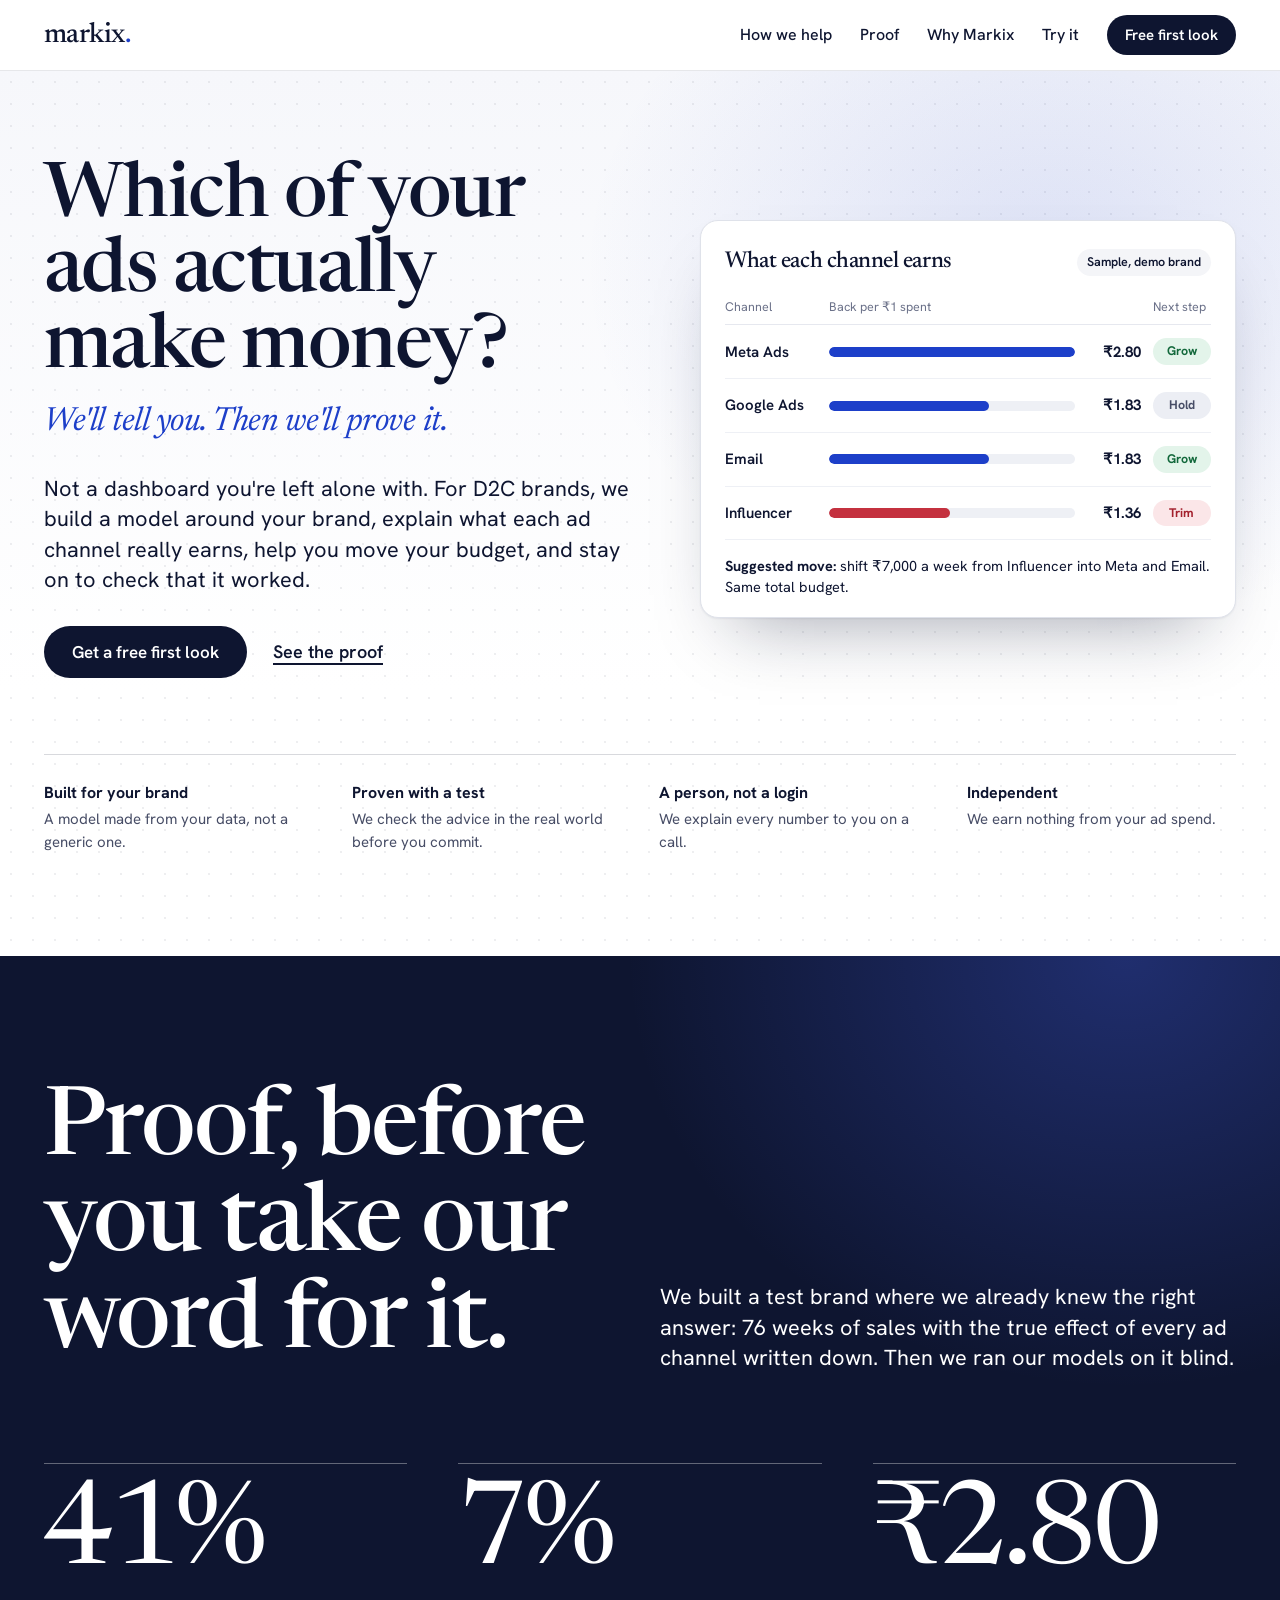
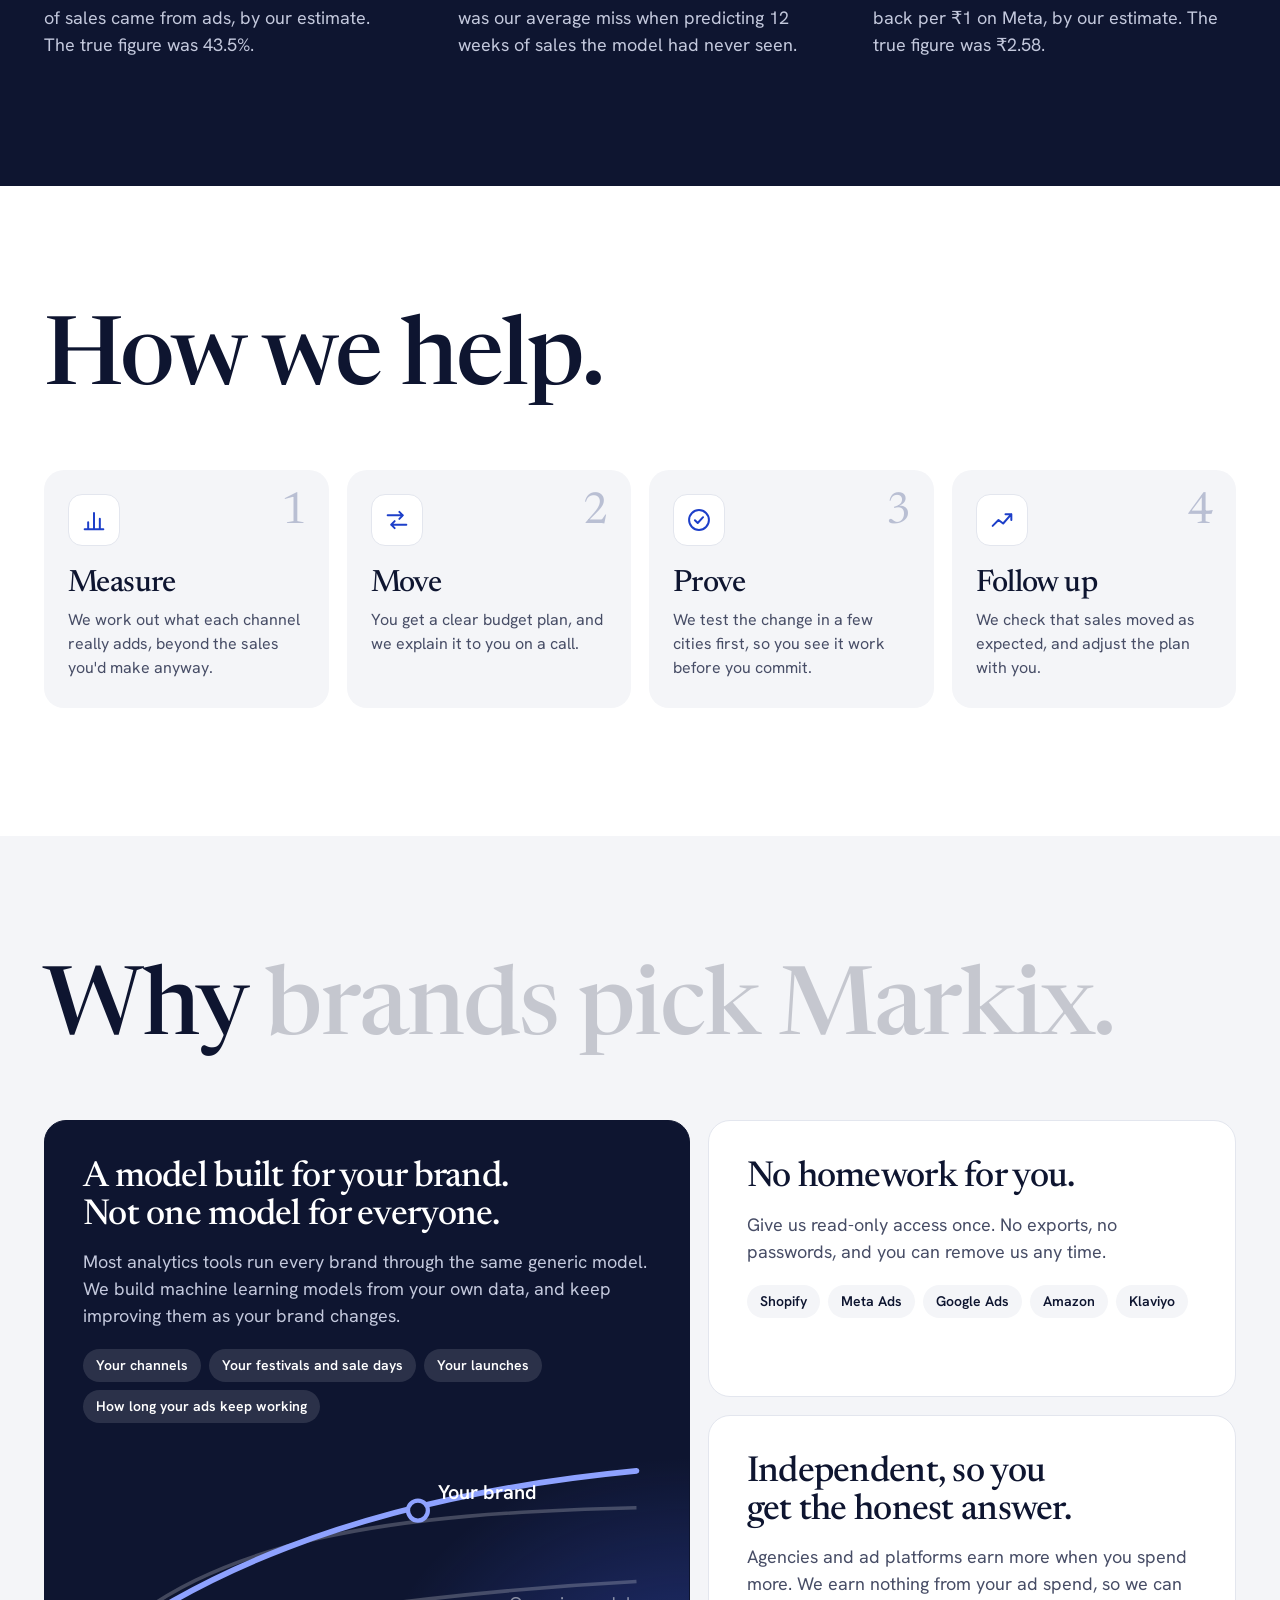
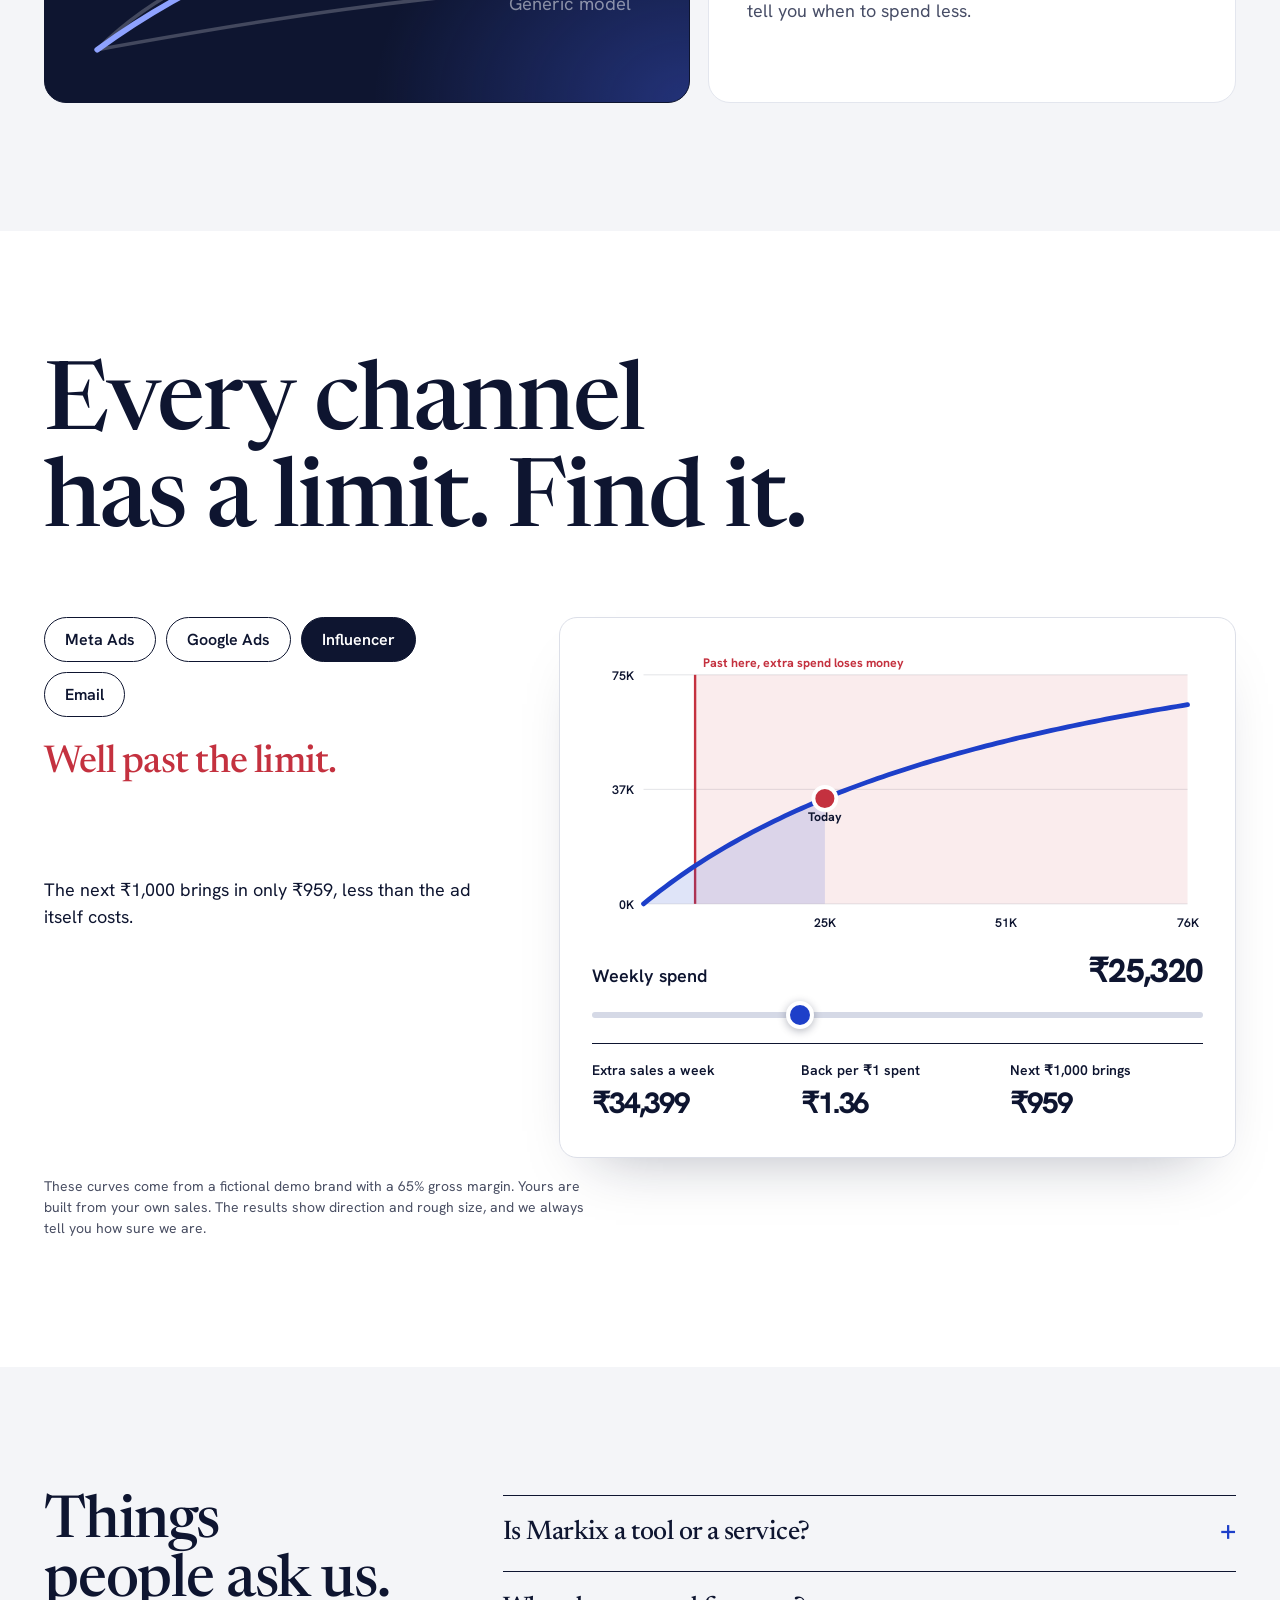
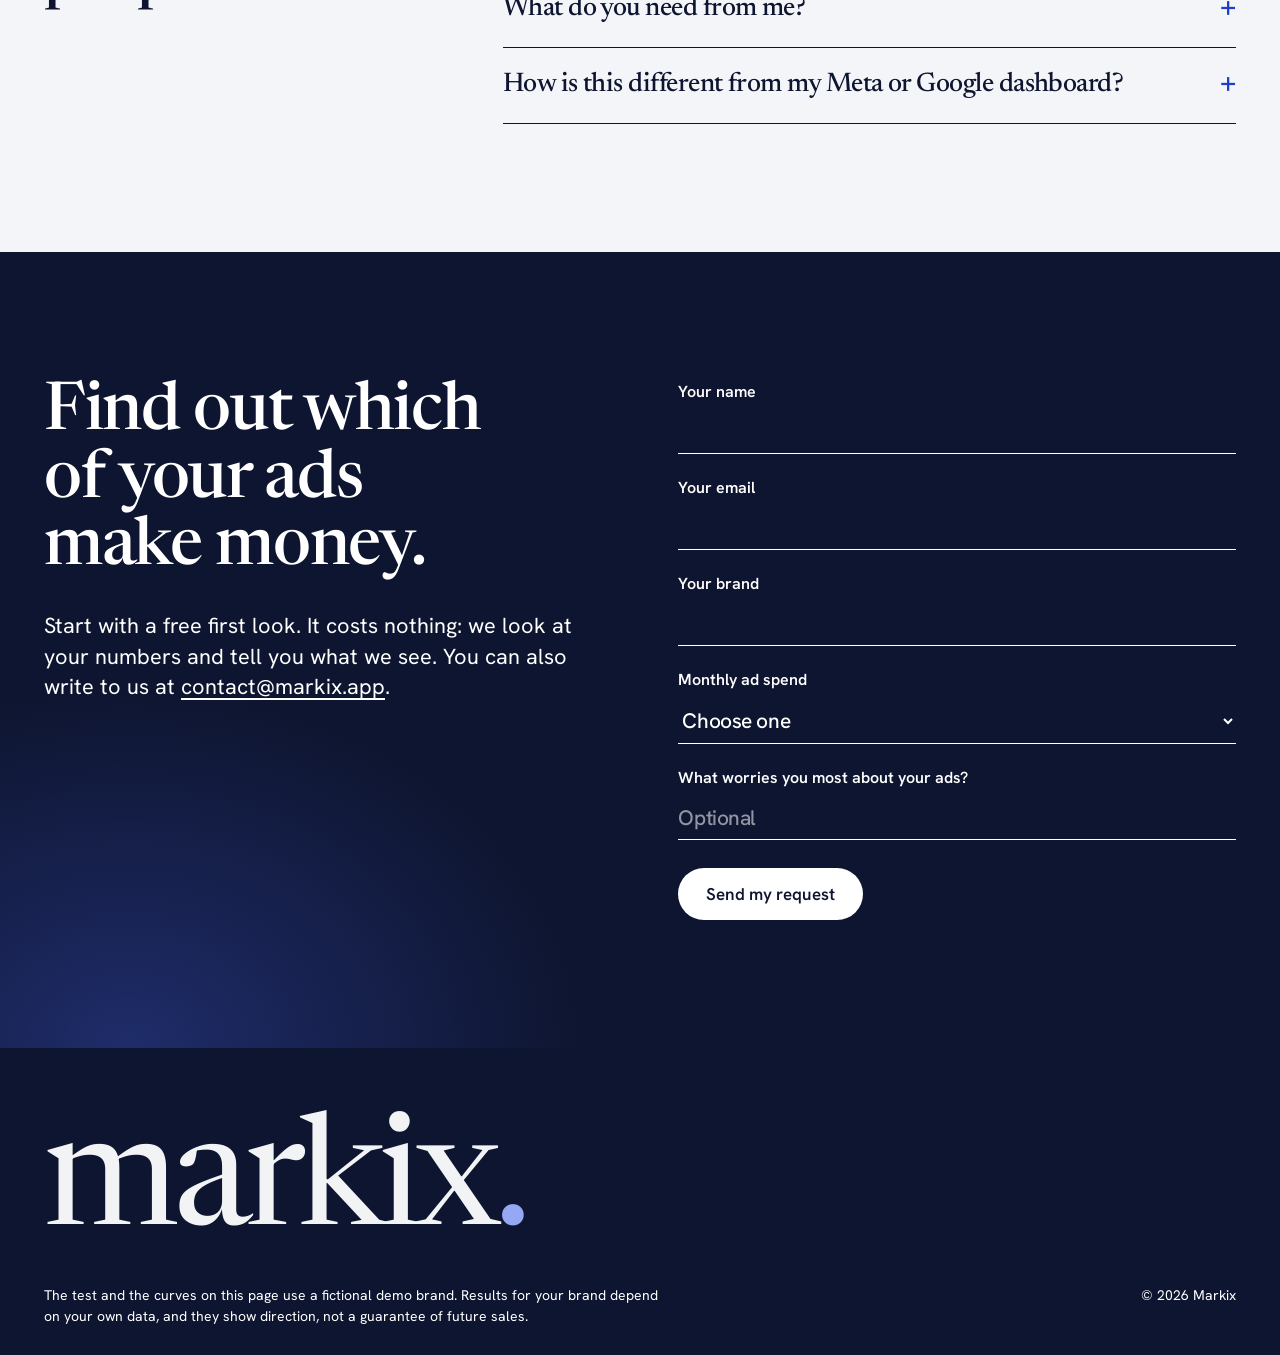
==== public/index.html @ fe89ce53 "Deploy to Cloudflare from the public folder Cloudflare Workers Builds runs `npx wrangler deploy` on " ====
<!DOCTYPE html>
<html lang="en">
<head>
<meta charset="utf-8">
<meta name="viewport" content="width=device-width, initial-scale=1">
<title>Markix</title>
<meta name="description" content="Markix is an independent service that finds out which of your ads actually bring in sales, tells you where to move money, and runs tests to prove it.">
<link rel="canonical" href="https://markix.app/">
<link rel="preconnect" href="https://fonts.googleapis.com">
<link rel="preconnect" href="https://fonts.gstatic.com" crossorigin>
<link href="https://fonts.googleapis.com/css2?family=Newsreader:ital,opsz,wght@0,6..72,400..600;1,6..72,400..600&family=Hanken+Grotesk:wght@400..700&family=Caveat:wght@500;700&display=swap" rel="stylesheet">
<link rel="stylesheet" href="css/styles.css">
</head>
<body>

<div class="navbar"><div class="wrap">
    <nav class="nav" aria-label="Main">
      <a class="mark" href="#top">markix<i>.</i></a>
      <ul>
        <li><a href="#do">How we help</a></li>
        <li><a href="#proof">Proof</a></li>
        <li><a href="#why">Why Markix</a></li>
        <li><a href="#try">Try it</a></li>
        <li><a class="btn nav-btn" href="#book">Free first look</a></li>
      </ul>
    </nav>
</div></div>

<header class="hero" id="top">
  <div class="wrap">

    <div class="pow">
      <div>
        <h1>Which of your ads actually make money?</h1>
        <p class="answer">We'll tell you. Then we'll prove it.</p>
        <p class="body-l">Not a dashboard you're left alone with. For D2C brands, we build a model around your brand, explain what each ad channel really earns, help you move your budget, and stay on to check that it worked.</p>
        <div class="cta-row">
          <a class="btn" href="#book">Get a free first look</a>
          <a class="text-link" href="#proof">See the proof</a>
        </div>
      </div>

      <aside class="report" aria-label="Sample result from a demo brand">
        <div class="report-top"><b>What each channel earns</b><span>Sample, demo brand</span></div>
        <div class="report-head"><span>Channel</span><span>Back per ₹1 spent</span><span>Next step</span></div>
        <div class="report-row"><b>Meta Ads</b><div class="track"><i style="width:100%"></i></div><em>₹2.80</em><span class="chip grow">Grow</span></div>
        <div class="report-row"><b>Google Ads</b><div class="track"><i style="width:65%"></i></div><em>₹1.83</em><span class="chip hold">Hold</span></div>
        <div class="report-row"><b>Email</b><div class="track"><i style="width:65%"></i></div><em>₹1.83</em><span class="chip grow">Grow</span></div>
        <div class="report-row"><b>Influencer</b><div class="track"><i class="low" style="width:49%"></i></div><em>₹1.36</em><span class="chip trim">Trim</span></div>
        <p class="report-foot"><b>Suggested move:</b> shift ₹7,000 a week from Influencer into Meta and Email. Same total budget.</p>
      </aside>
    </div>

    <ul class="trust">
      <li><b>Built for your brand</b>A model made from your data, not a generic one.</li>
      <li><b>Proven with a test</b>We check the advice in the real world before you commit.</li>
      <li><b>A person, not a login</b>We explain every number to you on a call.</li>
      <li><b>Independent</b>We earn nothing from your ad spend.</li>
    </ul>
  </div>
</header>

<section class="room proof" id="proof">
  <div class="wrap">
    <div class="intro">
      <h2 class="big lit">Proof, before you take our word for it.</h2>
      <p class="body-l">We built a test brand where we already knew the right answer: 76 weeks of sales with the true effect of every ad channel written down. Then we ran our models on it blind.</p>
    </div>
    <div class="figs">
      <div><b>41%</b><p>of sales came from ads, by our estimate. The true figure was 43.5%.</p></div>
      <div><b>7%</b><p>was our average miss when predicting 12 weeks of sales the model had never seen.</p></div>
      <div><b>₹2.80</b><p>back per ₹1 on Meta, by our estimate. The true figure was ₹2.58.</p></div>
    </div>
  </div>
</section>

<section class="room do" id="do">
  <div class="wrap">
    <h2 class="big">How we help.</h2>
    <ol class="flow">
      <li>
        <div class="top"><svg class="ico" viewBox="0 0 24 24" aria-hidden="true"><path d="M4 20h16M7 20v-6M12 20V6M17 20v-9"/></svg><span class="n">1</span></div><h3>Measure</h3><p>We work out what each channel really adds, beyond the sales you'd make anyway.</p>
      </li>
      <li>
        <div class="top"><svg class="ico" viewBox="0 0 24 24" aria-hidden="true"><path d="M4 8h13M14 5l3 3-3 3M20 16H7M10 13l-3 3 3 3"/></svg><span class="n">2</span></div><h3>Move</h3><p>You get a clear budget plan, and we explain it to you on a call.</p>
      </li>
      <li>
        <div class="top"><svg class="ico" viewBox="0 0 24 24" aria-hidden="true"><circle cx="12" cy="12" r="8.5"/><path d="M8.5 12.2l2.4 2.4 4.6-5"/></svg><span class="n">3</span></div><h3>Prove</h3><p>We test the change in a few cities first, so you see it work before you commit.</p>
      </li>
      <li>
        <div class="top"><svg class="ico" viewBox="0 0 24 24" aria-hidden="true"><path d="M4 17l5-5 4 3 7-8M15 7h5v5"/></svg><span class="n">4</span></div><h3>Follow up</h3><p>We check that sales moved as expected, and adjust the plan with you.</p>
      </li>
    </ol>
  </div>
</section>

<section class="room why" id="why">
  <div class="wrap">
    <h2 class="big lit">Why brands pick Markix.</h2>
    <div class="bento">
      <article class="card dark tall">
        <h3>A model built for your brand. Not one model for everyone.</h3>
        <p>Most analytics tools run every brand through the same generic model. We build machine learning models from your own data, and keep improving them as your brand changes.</p>
        <ul class="tags"><li>Your channels</li><li>Your festivals and sale days</li><li>Your launches</li><li>How long your ads keep working</li></ul>
        <svg viewBox="0 0 400 150" aria-hidden="true"><path d="M10 140 C 120 120, 240 100, 390 92" fill="none" stroke="#ffffff" stroke-opacity=".22" stroke-width="2.5"/><path d="M10 140 C 90 60, 220 44, 390 40" fill="none" stroke="#ffffff" stroke-opacity=".22" stroke-width="2.5"/><path d="M10 140 C 70 96, 180 34, 390 14" fill="none" stroke="#8ea2ff" stroke-width="4" stroke-linecap="round"/><circle cx="236" cy="42" r="7" fill="#0e1530" stroke="#8ea2ff" stroke-width="3"/><text x="250" y="34" fill="#ffffff" font-size="14" font-weight="600">Your brand</text><text x="300" y="112" fill="#ffffff" fill-opacity=".5" font-size="13">Generic model</text></svg>
      </article>
      <article class="card">
        <h3>No homework for you.</h3>
        <p>Give us read-only access once. No exports, no passwords, and you can remove us any time.</p>
        <ul class="tags"><li>Shopify</li><li>Meta Ads</li><li>Google Ads</li><li>Amazon</li><li>Klaviyo</li></ul>
      </article>
      <article class="card">
        <h3>Independent, so you get the honest answer.</h3>
        <p>Agencies and ad platforms earn more when you spend more. We earn nothing from your ad spend, so we can tell you when to spend less.</p>
      </article>
    </div>
  </div>
</section>

<section class="room" id="try">
  <div class="wrap">
    <h2 class="big">Every channel has a limit. Find it.</h2>
    <div class="lab-grid">
      <div>
        <div class="tabs" id="tabs" role="group" aria-label="Choose a channel"></div>
        <p class="verdict" id="verdict"></p>
        <p class="explain" id="explain"></p>
      </div>
      <div class="panel">
        <svg id="curve" viewBox="0 0 640 300" role="img" aria-label="Extra weekly sales at each level of weekly spend"></svg>
        <label for="spend"><span>Weekly spend</span><b id="spendOut">₹0</b></label>
        <input type="range" id="spend" min="0" max="300" step="1" value="100">
        <div class="nums">
          <div><span>Extra sales a week</span><b id="incOut">₹0</b></div>
          <div><span>Back per ₹1 spent</span><b id="avgOut">₹0</b></div>
          <div><span>Next ₹1,000 brings</span><b id="margOut">₹0</b></div>
        </div>
      </div>
    </div>
    <p class="small">These curves come from a fictional demo brand with a 65% gross margin. Yours are built from your own sales. The results show direction and rough size, and we always tell you how sure we are.</p>
  </div>
</section>

<section class="room faq" id="faq">
  <div class="wrap grid">
    <h2 class="mid">Things people ask us.</h2>
    <div>
      <details><summary>Is Markix a tool or a service?</summary><p>A service. There is no dashboard to learn. We run our own models on your data, and you get a clear plan, a call with us and regular follow-ups.</p></details>
      <details><summary>What do you need from me?</summary><p>Two minutes. Add us as a read-only viewer on your store and ad accounts, or share a read-only token. We pull everything ourselves. If you have a list of past sales and launches, that helps.</p></details>
      <details><summary>How is this different from my Meta or Google dashboard?</summary><p>Each platform counts any sale that touched its ads, so they overlap and over-claim. We start from your total sales and work out what each channel added on top of what you'd have sold anyway.</p></details>
    </div>
  </div>
</section>

<section class="room book" id="book">
  <div class="wrap grid">
    <div>
      <h2>Find out which of your ads make money.</h2>
      <p class="body-l" style="margin-top:28px">Start with a free first look. It costs nothing: we look at your numbers and tell you what we see. You can also write to us at <a href="mailto:contact@markix.app">contact@markix.app</a>.</p>
    </div>
    <div>
      <form class="form" id="form">
        <label for="fName">Your name<input id="fName" name="name" required autocomplete="name"></label>
        <label for="fEmail">Your email<input id="fEmail" name="email" type="email" required autocomplete="email"></label>
        <label for="fBrand">Your brand<input id="fBrand" name="brand" required></label>
        <label for="fSpend">Monthly ad spend
          <select id="fSpend" name="monthly_ad_spend"><option value="">Choose one</option><option>Under ₹2 lakh</option><option>₹2–5 lakh</option><option>₹5–15 lakh</option><option>₹15 lakh or more</option></select>
        </label>
        <label for="fWorry">What worries you most about your ads?<input id="fWorry" name="worry" placeholder="Optional"></label>
        <button class="btn" id="send" type="submit">Send my request</button>
      </form>
      <p class="sent" id="sent" role="status" hidden>Request sent. We'll reply to you by email.</p>
      <div class="msg" id="msg" role="status">
        <b id="msgLead">Copy this and email it to <a href="mailto:contact@markix.app?subject=Free%20first%20look">contact@markix.app</a></b>
        <pre id="msgText"></pre>
        <div class="row"><button class="btn" id="copy" type="button">Copy message</button><span id="copied"></span></div>
      </div>
    </div>
  </div>
</section>

<footer>
  <div class="wrap">
    <div class="word" aria-hidden="true">markix<i>.</i></div>
    <div class="row">
      <p>The test and the curves on this page use a fictional demo brand. Results for your brand depend on your own data, and they show direction, not a guarantee of future sales.</p>
      <p>© <span id="yr"></span> Markix</p>
    </div>
  </div>
</footer>

<script src="js/main.js"></script>
</body>
</html>
---- public/css/styles.css ----
/* Layout idea: a private practice for ad spend. White and quiet grey rooms, two navy rooms,
     serif headlines, one blue accent, and a hero that is a single statement with room around it. */
  :root{
    color-scheme:light;
    --blue:#1d3fc9;      /* the one accent, used sparingly */
    --ink:#0e1530;       /* deep navy for text and the dark rooms */
    --paper:#f4f5f8;     /* quiet grey for alternate rooms */
    --white:#ffffff;
    --haldi:#ffc61a;     /* turmeric yellow, the one accent */
    --alert:#c4313f;     /* only for "this is losing money" */
    --display:"Newsreader",Georgia,"Times New Roman",serif;
    --body:"Hanken Grotesk","Helvetica Neue",Arial,sans-serif;
    --hand:"Caveat","Bradley Hand","Segoe Script",cursive;
  }
  *{box-sizing:border-box;margin:0;padding:0}
  html{scroll-behavior:smooth}
  body{background:var(--paper);color:var(--ink);font-family:var(--display);font-size:18px;line-height:1.5;font-variation-settings:"wdth" 100;-webkit-font-smoothing:antialiased;overflow-x:hidden}
  a{color:inherit}
  :focus-visible{outline:3px solid var(--haldi);outline-offset:3px}
  .wrap{max-width:1240px;margin:0 auto;padding:0 24px}
  h1,h2,h3{text-wrap:balance;font-weight:800;letter-spacing:-.04em;line-height:.95}
  .big{font-size:clamp(44px,7.4vw,112px)}
  .mid{font-size:clamp(34px,4.6vw,64px);line-height:1}
  .body-l{font-size:clamp(19px,1.7vw,24px);line-height:1.4;max-width:34em}
  .room{padding:clamp(72px,10vw,140px) 0}

  .btn{display:inline-block;background:var(--haldi);color:var(--ink);border:0;border-radius:999px;padding:16px 28px;font:700 18px var(--display);text-decoration:none;cursor:pointer;transition:transform .15s}
  .btn:hover{transform:scale(1.04)}
  .btn:active{transform:scale(.98)}

  /* ---------- hero ---------- */
  .hero{background:var(--blue);color:var(--white);padding-bottom:clamp(60px,8vw,110px)}
  .nav{display:flex;justify-content:space-between;align-items:center;padding:26px 0}
  .nav .mark{font-size:28px;font-weight:800;letter-spacing:-.05em;text-decoration:none}
  .nav .mark i{font-style:normal;color:var(--haldi)}
  .nav ul{display:flex;gap:28px;list-style:none;font-size:16px;font-weight:500}
  .nav ul a{text-decoration:none}
  .nav ul a:hover{text-decoration:underline;text-underline-offset:5px;text-decoration-thickness:2px}
  @media(max-width:720px){.nav ul li:not(:last-child){display:none}}
  .hero-grid{display:grid;grid-template-columns:1.2fr .8fr;gap:clamp(24px,5vw,72px);align-items:start;padding-top:clamp(28px,5vw,64px)}
  .hero h1{font-size:clamp(54px,9.4vw,150px);line-height:.88;font-variation-settings:"wdth" 85}
  .hero p.body-l{margin-top:32px}
  .hero .strong{margin:18px 0 34px;font-size:clamp(22px,2.1vw,30px);font-weight:800;letter-spacing:-.03em;color:var(--haldi)}
  @media(max-width:960px){.hero-grid{grid-template-columns:1fr}}

  /* ---------- statement ---------- */
  .statement p{font-size:clamp(32px,5.2vw,78px);font-weight:800;letter-spacing:-.04em;line-height:1;max-width:15em;text-wrap:balance}
  .statement mark{background:var(--haldi);color:inherit;padding:0 .12em;box-decoration-break:clone;-webkit-box-decoration-break:clone}

  /* ---------- what we do ---------- */
  .do{background:var(--white)}
  .do .intro{display:grid;grid-template-columns:1fr 1fr;gap:40px;align-items:end;margin-bottom:clamp(40px,6vw,80px)}
  @media(max-width:860px){.do .intro{grid-template-columns:1fr}}
  .steps{list-style:none;border-bottom:1px solid var(--ink)}
  .steps li{display:grid;grid-template-columns:110px 1fr 1.15fr;gap:24px;align-items:baseline;padding:30px 0;border-top:1px solid var(--ink)}
  .steps .n{font-size:clamp(40px,5vw,72px);font-weight:800;letter-spacing:-.05em;line-height:.8;color:var(--blue)}
  .steps h3{font-size:clamp(28px,3.6vw,52px)}
  .steps p{font-size:18px;max-width:32em}
  @media(max-width:860px){.steps li{grid-template-columns:64px 1fr}.steps p{grid-column:2}}

  /* ---------- no homework ---------- */
  .access{background:var(--haldi)}
  .access .grid{display:grid;grid-template-columns:1.1fr .9fr;gap:clamp(32px,6vw,90px);align-items:start}
  @media(max-width:900px){.access .grid{grid-template-columns:1fr}}
  .access ul{list-style:none;font-size:clamp(22px,2.3vw,32px);font-weight:700;letter-spacing:-.03em;line-height:1.15}
  .access li{padding:14px 0;border-top:1px solid var(--ink);display:flex;justify-content:space-between;gap:16px;align-items:baseline}
  .access li:last-child{border-bottom:1px solid var(--ink)}
  .access li span{font-size:15px;font-weight:600;letter-spacing:0;white-space:nowrap}
  .access .fine{margin-top:22px;font-size:17px;max-width:30em}

  /* ---------- not an agency ---------- */
  .indie{background:var(--ink);color:var(--white)}
  .indie h2{max-width:13em}
  .indie h2 em{font-style:normal;color:var(--haldi)}
  .versus{display:grid;grid-template-columns:1fr 1fr;gap:clamp(24px,5vw,80px);margin-top:clamp(40px,6vw,80px)}
  @media(max-width:760px){.versus{grid-template-columns:1fr}}
  .versus h3{font-size:clamp(24px,2.4vw,34px);margin-bottom:18px}
  .versus ul{list-style:none;font-size:19px}
  .versus li{padding:15px 0;border-top:1.5px solid rgba(255,255,255,.25)}
  .versus .them{color:#a9aed6}
  .versus .them li{text-decoration:line-through;text-decoration-color:var(--alert);text-decoration-thickness:2px}
  .versus .us h3{color:var(--haldi)}

  /* ---------- try it ---------- */
  .lab-grid{display:grid;grid-template-columns:.8fr 1.2fr;gap:clamp(28px,5vw,72px);align-items:start;margin-top:clamp(36px,5vw,64px)}
  @media(max-width:900px){.lab-grid{grid-template-columns:1fr}}
  .tabs{display:flex;flex-wrap:wrap;gap:10px;margin-bottom:26px}
  .tabs button{font:700 17px var(--display);padding:11px 20px;border-radius:999px;border:2.5px solid var(--ink);background:transparent;color:var(--ink);cursor:pointer}
  .tabs button[aria-pressed=true]{background:var(--ink);color:var(--white)}
  .verdict{font-size:clamp(26px,3vw,42px);font-weight:800;letter-spacing:-.035em;line-height:1.02;min-height:3.1em}
  .verdict.bad{color:var(--alert)}
  .explain{margin-top:14px;font-size:18px;max-width:26em;min-height:5.2em}
  .panel{background:var(--white);padding:clamp(18px,2.6vw,32px);box-shadow:10px 10px 0 var(--blue)}
  #curve{width:100%;height:auto;display:block}
  .panel label{display:flex;justify-content:space-between;align-items:baseline;font-weight:600;margin-top:10px;gap:12px}
  .panel label b{font-size:clamp(24px,2.6vw,34px);font-weight:800;letter-spacing:-.04em;font-variant-numeric:tabular-nums}
  input[type=range]{-webkit-appearance:none;appearance:none;width:100%;height:10px;border-radius:5px;background:var(--paper);margin:16px 0 6px;border:2px solid var(--ink)}
  input[type=range]::-webkit-slider-thumb{-webkit-appearance:none;width:34px;height:34px;border-radius:50%;background:var(--haldi);border:1px solid var(--ink);cursor:grab}
  input[type=range]::-moz-range-thumb{width:28px;height:28px;border-radius:50%;background:var(--haldi);border:1px solid var(--ink);cursor:grab}
  .nums{display:grid;grid-template-columns:repeat(3,1fr);gap:16px;margin-top:18px;border-top:1px solid var(--ink);padding-top:16px}
  .nums span{display:block;font-size:14px;font-weight:600}
  .nums b{font-size:clamp(22px,2.3vw,30px);font-weight:800;letter-spacing:-.04em;font-variant-numeric:tabular-nums}
  .small{font-size:14px;margin-top:18px;opacity:.75;max-width:40em}
  @media(max-width:520px){.nums{grid-template-columns:1fr}}

  /* ---------- faq ---------- */
  .faq{background:var(--white)}
  .faq .grid{display:grid;grid-template-columns:.7fr 1.3fr;gap:clamp(28px,5vw,72px)}
  @media(max-width:860px){.faq .grid{grid-template-columns:1fr}}
  details{border-top:1px solid var(--ink);padding:22px 0}
  details:last-child{border-bottom:1px solid var(--ink)}
  summary{list-style:none;cursor:pointer;display:flex;justify-content:space-between;gap:20px;font-size:clamp(21px,2vw,27px);font-weight:700;letter-spacing:-.03em;line-height:1.15}
  summary::-webkit-details-marker{display:none}
  summary::after{content:"+";font-weight:800;color:var(--blue);font-size:1.3em;line-height:.8;transition:transform .2s}
  details[open] summary::after{transform:rotate(45deg)}
  details p{margin-top:12px;max-width:36em}

  /* ---------- book ---------- */
  .book{background:var(--blue);color:var(--white)}
  .book .grid{display:grid;grid-template-columns:1fr 1fr;gap:clamp(32px,6vw,90px);align-items:start}
  @media(max-width:900px){.book .grid{grid-template-columns:1fr}}
  .book h2{font-size:clamp(56px,9vw,140px);line-height:.88;font-variation-settings:"wdth" 85}
  .book p a{text-decoration-thickness:2px;text-underline-offset:4px}
  .form{display:grid;gap:22px}
  .form label{display:grid;gap:6px;font-weight:600;font-size:16px}
  .form input,.form select{font:600 22px var(--display);letter-spacing:-.02em;color:var(--white);background:transparent;border:0;border-bottom:1px solid var(--white);padding:8px 0;border-radius:0;width:100%}
  .form select option{color:var(--ink)}
  .form input::placeholder{color:rgba(255,255,255,.55)}
  .form input:focus,.form select:focus{outline:none;border-color:var(--haldi)}
  .form .btn{justify-self:start;margin-top:6px}
  .msg{display:none;margin-top:26px;background:var(--white);color:var(--ink);padding:24px;box-shadow:10px 10px 0 var(--ink)}
  .msg.show{display:block}
  .msg pre{white-space:pre-wrap;font-family:var(--hand);font-size:24px;line-height:1.2;margin:12px 0 18px}
  .msg .row{display:flex;gap:14px;align-items:center;flex-wrap:wrap;font-size:15px}

  footer{background:var(--blue);color:var(--white);padding:0 0 28px;overflow:hidden}
  footer .word{font-size:clamp(110px,27vw,430px);font-weight:800;letter-spacing:-.07em;line-height:.74;font-variation-settings:"wdth" 80;margin-left:-.04em;padding-bottom:.2em;user-select:none}
  footer .word i{font-style:normal;color:var(--haldi)}
  footer .row{display:flex;justify-content:space-between;gap:16px;flex-wrap:wrap;font-size:14px;margin-top:20px}
  footer .row p{max-width:44em}

  /* ---------- calm palette and type ---------- */
  body{background:var(--white);font-family:var(--body);font-variation-settings:normal}
  h1,h2,h3,.statement p,.verdict,.steps .n,.nav .mark,footer .word,summary,.access ul{font-family:var(--display);font-weight:500;letter-spacing:-.02em;font-variation-settings:normal}
  h1,h2,h3{line-height:1.02}
  :focus-visible{outline-color:var(--blue)}
  .btn{background:var(--ink);color:var(--white);font:600 17px var(--body);padding:15px 28px}
  .btn:hover{transform:none;background:var(--blue)}
  .hero{background:var(--white);color:var(--ink)}
  .hero h1{font-size:clamp(48px,7.6vw,116px);line-height:.98;font-variation-settings:normal}
  .hero .strong{color:var(--blue);font-family:var(--display);font-weight:500;font-style:italic;letter-spacing:-.01em}
  .nav{border-bottom:1px solid rgba(14,21,48,.14)}
  .nav .mark i{color:var(--blue)}
  .statement{background:var(--paper)}
  .statement p{font-weight:500;line-height:1.06}
  .statement mark{background:none}
  .steps .n{font-weight:400}
  .models{background:var(--ink);color:var(--white)}
  .models .intro{display:grid;grid-template-columns:1fr 1fr;gap:40px;align-items:end}
  .models .cols{display:grid;grid-template-columns:repeat(3,1fr);gap:clamp(24px,4vw,56px);margin-top:clamp(40px,6vw,80px)}
  .models .cols div{border-top:1px solid rgba(255,255,255,.35);padding-top:20px}
  .models .cols h3{font-size:clamp(24px,2.3vw,32px);margin-bottom:10px;line-height:1.08}
  .models .cols p{color:#c3c8dc;font-size:17px}
  @media(max-width:860px){.models .intro,.models .cols{grid-template-columns:1fr}}
  .access{background:var(--paper)}
  .access ul{font-weight:500}
  .access li span{font-family:var(--body)}
  .indie{background:var(--white);color:var(--ink)}
  .versus li{border-top:1px solid rgba(14,21,48,.2)}
  .versus .them{color:#6b7189}
  .versus .us h3{color:var(--blue)}
  #try{background:var(--paper)}
  .tabs button{font:600 16px var(--body);border-width:1px}
  .verdict{font-weight:500;letter-spacing:-.02em;line-height:1.05}
  .panel{box-shadow:0 30px 60px -36px rgba(14,21,48,.35);border:1px solid #dcdfe8}
  input[type=range]{height:6px;border:0;background:#d5d9e6}
  input[type=range]::-webkit-slider-thumb{width:28px;height:28px;background:var(--blue);border:4px solid var(--white);box-shadow:0 2px 8px rgba(14,21,48,.3)}
  input[type=range]::-moz-range-thumb{width:22px;height:22px;background:var(--blue);border:4px solid var(--white)}
  .faq{background:var(--white)}
  summary{font-weight:500;font-size:clamp(22px,2.1vw,29px)}
  .book{background:var(--ink)}
  .book h2{font-size:clamp(48px,7.6vw,116px);line-height:.98;font-variation-settings:normal}
  .book .btn{background:var(--white);color:var(--ink)}
  .book .btn:hover{background:#c9d3ff}
  .form input,.form select{font:500 21px var(--body)}
  .form input:focus,.form select:focus{border-color:#9db0ff}
  .msg{box-shadow:none}
  .msg .btn{background:var(--ink);color:var(--white)}
  footer{background:var(--ink)}
  footer .word{font-weight:400;letter-spacing:-.04em;font-variation-settings:normal;line-height:.8;opacity:.95}
  footer .word i{color:#9db0ff}

  /* ---------- hero statement and proof ---------- */
  .pow{padding:clamp(70px,13vw,190px) 0 clamp(40px,7vw,90px)}
  .pow h1{font-size:clamp(50px,9.6vw,150px);line-height:.96;max-width:11em}
  .pow-foot{display:grid;grid-template-columns:1.1fr auto;gap:clamp(24px,6vw,90px);align-items:center;margin-top:clamp(48px,8vw,110px);padding-top:28px;border-top:1px solid var(--ink)}
  .pow-foot .strong{margin:0 0 22px}
  @media(max-width:860px){.pow-foot{grid-template-columns:1fr}}
  .proof{background:var(--ink);color:var(--white)}
  .proof .intro{display:grid;grid-template-columns:1fr 1fr;gap:40px;align-items:end}
  .figs{display:grid;grid-template-columns:repeat(3,1fr);gap:clamp(24px,4vw,56px);margin-top:clamp(44px,7vw,96px)}
  .figs div{border-top:1px solid rgba(255,255,255,.35);padding-top:18px}
  .figs b{display:block;font-family:var(--display);font-weight:400;font-size:clamp(64px,9vw,136px);line-height:.95;letter-spacing:-.03em;font-variant-numeric:tabular-nums}
  .figs p{margin-top:12px;color:#c3c8dc;max-width:20em}
  .honest{margin-top:clamp(36px,5vw,64px);max-width:44em;color:#c3c8dc;font-size:17px}
  @media(max-width:860px){.proof .intro,.figs{grid-template-columns:1fr}}
  .models{background:var(--paper);color:var(--ink)}
  .models .cols div{border-top:1px solid rgba(14,21,48,.35)}
  .models .cols p{color:inherit}
  .access{background:var(--white)}
  .indie{background:var(--paper)}
  #try{background:var(--white)}
  .faq{background:var(--paper)}

  /* ---------- refined shell: sticky nav, hero with a sample result, trust row ---------- */
  .navbar{position:sticky;top:0;z-index:20;background:rgba(255,255,255,.86);backdrop-filter:saturate(160%) blur(14px);-webkit-backdrop-filter:saturate(160%) blur(14px);border-bottom:1px solid rgba(14,21,48,.1)}
  .navbar .nav{border-bottom:0;padding:14px 0}
  .navbar .nav ul{align-items:center}
  .nav-btn{padding:10px 18px;font-size:15px}
  .navbar .nav ul a.nav-btn:hover{text-decoration:none}
  .hero{background:linear-gradient(180deg,#f6f7fb 0%,#ffffff 62%)}
  .pow{display:grid;grid-template-columns:1.05fr .95fr;gap:clamp(28px,5vw,72px);align-items:center;padding:clamp(48px,7vw,104px) 0 clamp(40px,6vw,80px)}
  .pow h1{font-size:clamp(42px,5.9vw,88px);line-height:1;max-width:none}
  .answer{font-family:var(--display);font-style:italic;font-size:clamp(24px,2.6vw,38px);letter-spacing:-.015em;color:var(--blue);margin:18px 0 22px;line-height:1.1}
  .cta-row{display:flex;gap:26px;align-items:center;flex-wrap:wrap;margin-top:30px}
  .text-link{font-weight:600;text-underline-offset:5px;text-decoration-thickness:1.5px}
  .report{background:var(--white);border:1px solid #dfe2ea;border-radius:18px;padding:24px 24px 20px;box-shadow:0 1px 2px rgba(14,21,48,.06),0 36px 70px -34px rgba(14,21,48,.38)}
  .report-top{display:flex;justify-content:space-between;align-items:center;gap:12px;margin-bottom:18px}
  .report-top b{font-family:var(--display);font-weight:500;font-size:23px;letter-spacing:-.02em}
  .report-top span{font-size:12.5px;font-weight:600;background:var(--paper);padding:4px 10px;border-radius:999px;white-space:nowrap}
  .report-head,.report-row{display:grid;grid-template-columns:92px 1fr 54px 58px;gap:12px;align-items:center}
  .report-head{font-size:12.5px;color:#6b7189;padding-bottom:8px;border-bottom:1px solid #e6e8ef}
  .report-head span:nth-child(2){grid-column:2 / span 2}
  .report-row{padding:13px 0;border-bottom:1px solid #eef0f5;font-size:15px}
  .report-row b{font-weight:600}
  .report-row em{font-style:normal;font-weight:700;font-variant-numeric:tabular-nums;text-align:right}
  .track{height:10px;border-radius:5px;background:#eef0f5;overflow:hidden}
  .track i{display:block;height:100%;border-radius:5px;background:var(--blue);transform-origin:left;animation:grow 1s cubic-bezier(.2,.8,.2,1) backwards}
  .track i.low{background:var(--alert)}
  @keyframes grow{from{transform:scaleX(0)}}
  .chip{font-size:12.5px;font-weight:700;text-align:center;padding:4px 0;border-radius:999px}
  .chip.grow{background:#e3f4ea;color:#12683b}
  .chip.hold{background:#eceef4;color:#474d66}
  .chip.trim{background:#fbe6e8;color:#a3202d}
  .report-foot{font-size:14.5px;margin-top:16px;line-height:1.4}
  .trust{list-style:none;display:grid;grid-template-columns:repeat(4,1fr);gap:clamp(18px,3vw,40px);border-top:1px solid rgba(14,21,48,.16);padding:26px 0 0;font-size:15px;color:#474d66}
  .trust b{display:block;color:var(--ink);font-size:16px;margin-bottom:3px}
  .panel{border-radius:18px}
  .msg{border-radius:14px}
  .book h2{font-size:clamp(38px,5.2vw,76px);line-height:1.02}
  @media(max-width:960px){.pow{grid-template-columns:1fr}.trust{grid-template-columns:1fr 1fr}}
  @media(max-width:520px){.trust{grid-template-columns:1fr}.report-head,.report-row{grid-template-columns:78px 1fr 50px 54px;gap:8px}}

  /* ---------- visuals: step cards, bento, soft glows ---------- */
  .hero{background:
    radial-gradient(52% 60% at 82% 22%,rgba(29,63,201,.13),transparent 70%),
    radial-gradient(rgba(14,21,48,.07) 1px,transparent 1.2px) 0 0/22px 22px,
    linear-gradient(180deg,#f6f7fb 0%,#ffffff 70%)}
  .proof{background:radial-gradient(60% 80% at 88% 0%,rgba(73,104,255,.3),transparent 65%),var(--ink)}
  .book{background:radial-gradient(55% 70% at 10% 100%,rgba(73,104,255,.28),transparent 65%),var(--ink)}
  .flow{list-style:none;display:grid;grid-template-columns:repeat(4,1fr);gap:18px;margin-top:clamp(32px,5vw,60px)}
  .flow li{background:var(--paper);border-radius:20px;padding:22px 22px 26px;transition:transform .25s,box-shadow .25s}
  .flow li:hover{transform:translateY(-4px);box-shadow:0 24px 40px -28px rgba(14,21,48,.4)}
  .flow svg{width:100%;height:auto;background:var(--white);border-radius:12px;padding:14px;margin-bottom:20px}
  .flow .n{display:inline-grid;place-items:center;width:28px;height:28px;border-radius:50%;background:var(--ink);color:var(--white);font:700 14px var(--body)}
  .flow h3{font-size:clamp(26px,2.4vw,34px);margin:12px 0 8px}
  .flow p{font-size:16px;color:#474d66}
  .why{background:var(--paper)}
  .bento{display:grid;grid-template-columns:1.1fr .9fr;gap:18px;margin-top:clamp(32px,5vw,60px)}
  .card{background:var(--white);border:1px solid #e3e6ee;border-radius:22px;padding:clamp(24px,3vw,38px)}
  .card.tall{grid-row:span 2;display:flex;flex-direction:column}
  .card.dark{background:radial-gradient(70% 60% at 100% 100%,rgba(73,104,255,.35),transparent 70%),var(--ink);color:var(--white);border-color:var(--ink)}
  .card h3{font-size:clamp(26px,2.8vw,40px);line-height:1.05}
  .card p{margin-top:14px;max-width:34em;color:#474d66}
  .card.dark p{color:#c3c8dc}
  .card.dark svg{width:100%;height:auto;margin-top:auto;padding-top:28px}
  .tags{list-style:none;display:flex;flex-wrap:wrap;gap:8px;margin-top:20px}
  .tags li{font-size:14px;font-weight:600;padding:6px 13px;border-radius:999px;background:var(--paper)}
  .card.dark .tags li{background:rgba(255,255,255,.12)}
  @media(max-width:960px){.flow{grid-template-columns:1fr 1fr}.bento{grid-template-columns:1fr}.card.tall{grid-row:auto}}
  @media(max-width:520px){.flow{grid-template-columns:1fr}}

  /* steps: small line icons instead of pictures */
  .flow li{padding:24px 24px 28px}
  .flow .top{display:flex;justify-content:space-between;align-items:flex-start;margin-bottom:22px}
  .flow svg.ico{width:52px;height:52px;padding:11px;margin:0;background:var(--white);border:1px solid #e3e6ee;border-radius:14px;fill:none;stroke:var(--blue);stroke-width:1.7;stroke-linecap:round;stroke-linejoin:round}
  .flow .n{display:block;width:auto;height:auto;background:none;border-radius:0;color:#b9bfd3;font:400 44px/0.9 var(--display);letter-spacing:-.03em}
  .flow h3{margin:0 0 8px}

  .sent{font-family:var(--display);font-size:clamp(26px,2.6vw,36px);line-height:1.1;letter-spacing:-.02em}
  .btn:disabled{opacity:.6;cursor:default}

  footer{padding-top:clamp(36px,5vw,64px)}
  footer .word{font-size:clamp(56px,12vw,180px);line-height:1;padding-bottom:0;margin-left:0}

  /* words light up as the line scrolls into view */
  .lit .w{opacity:.2;transition:opacity .3s ease}
  .lit .w.on{opacity:1}

  @media (prefers-reduced-motion:reduce){.lit .w{opacity:1}*{animation:none!important;transition:none!important}html{scroll-behavior:auto}}
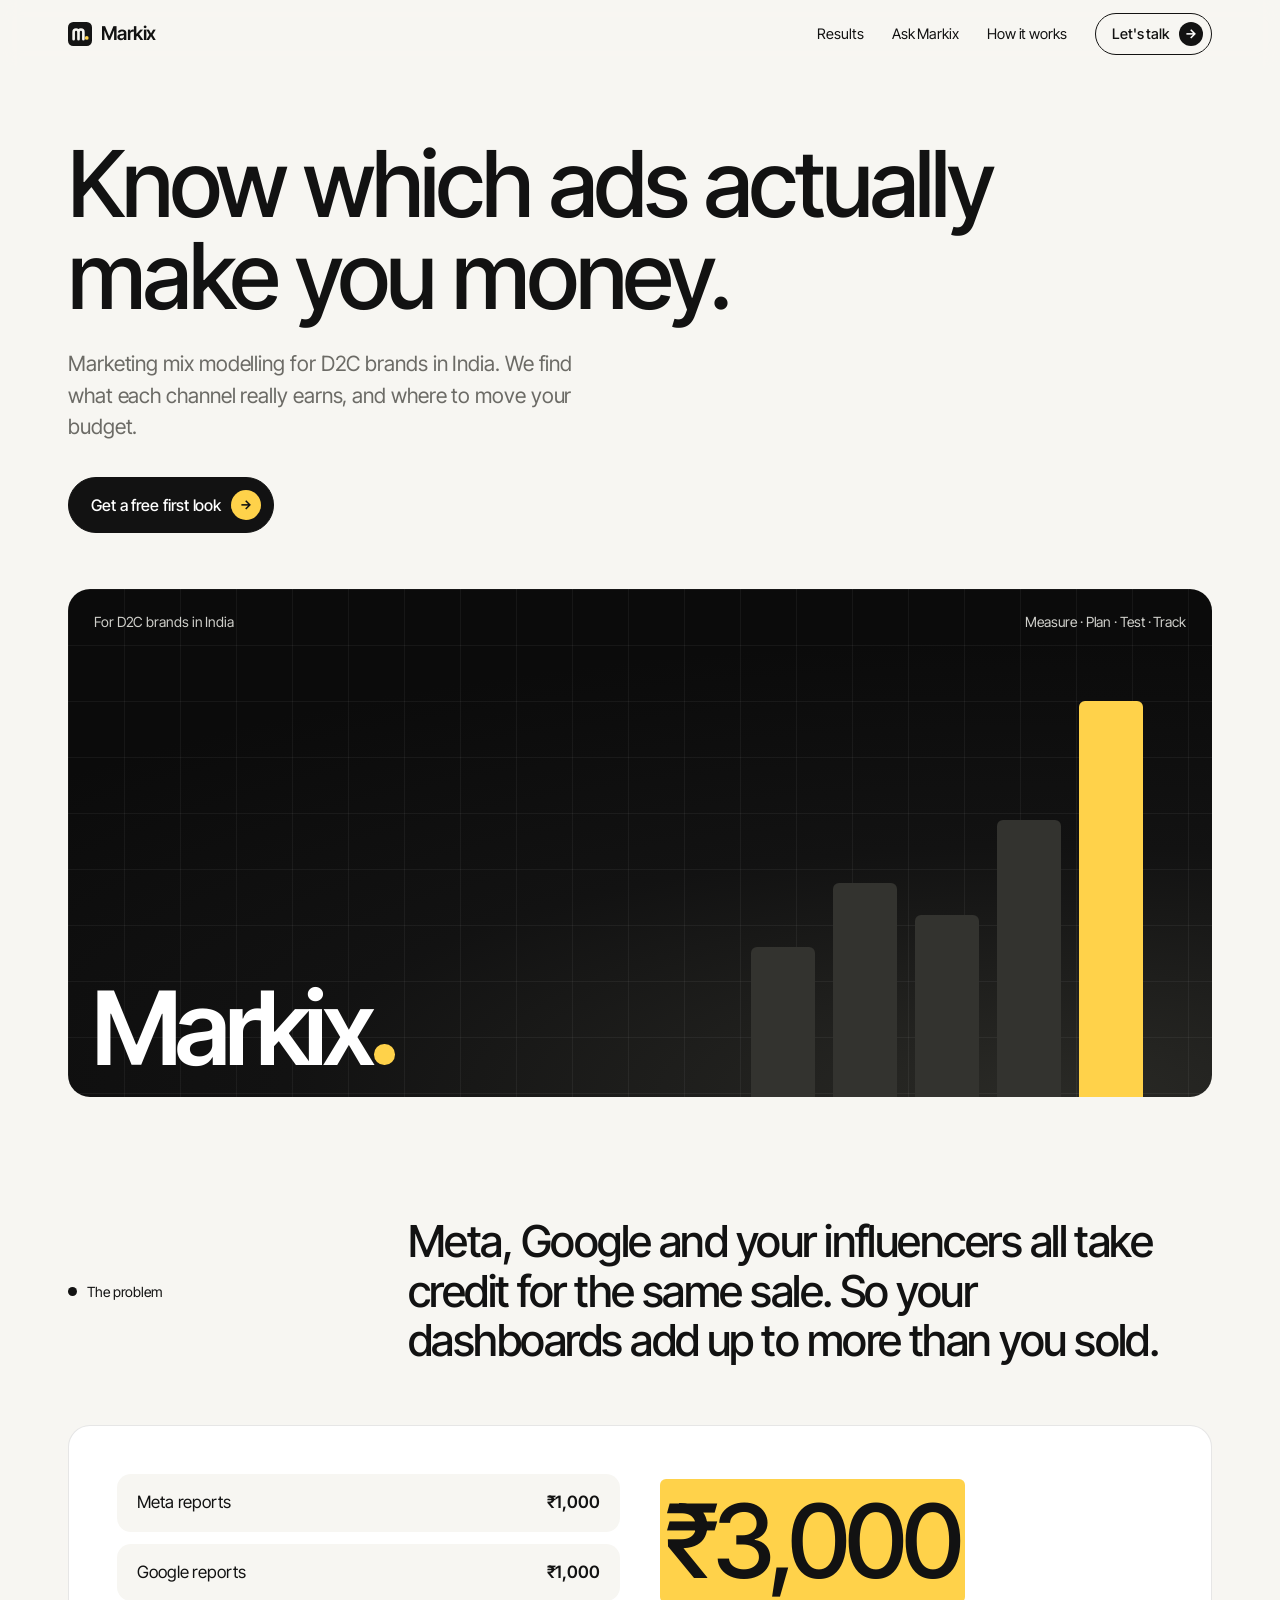
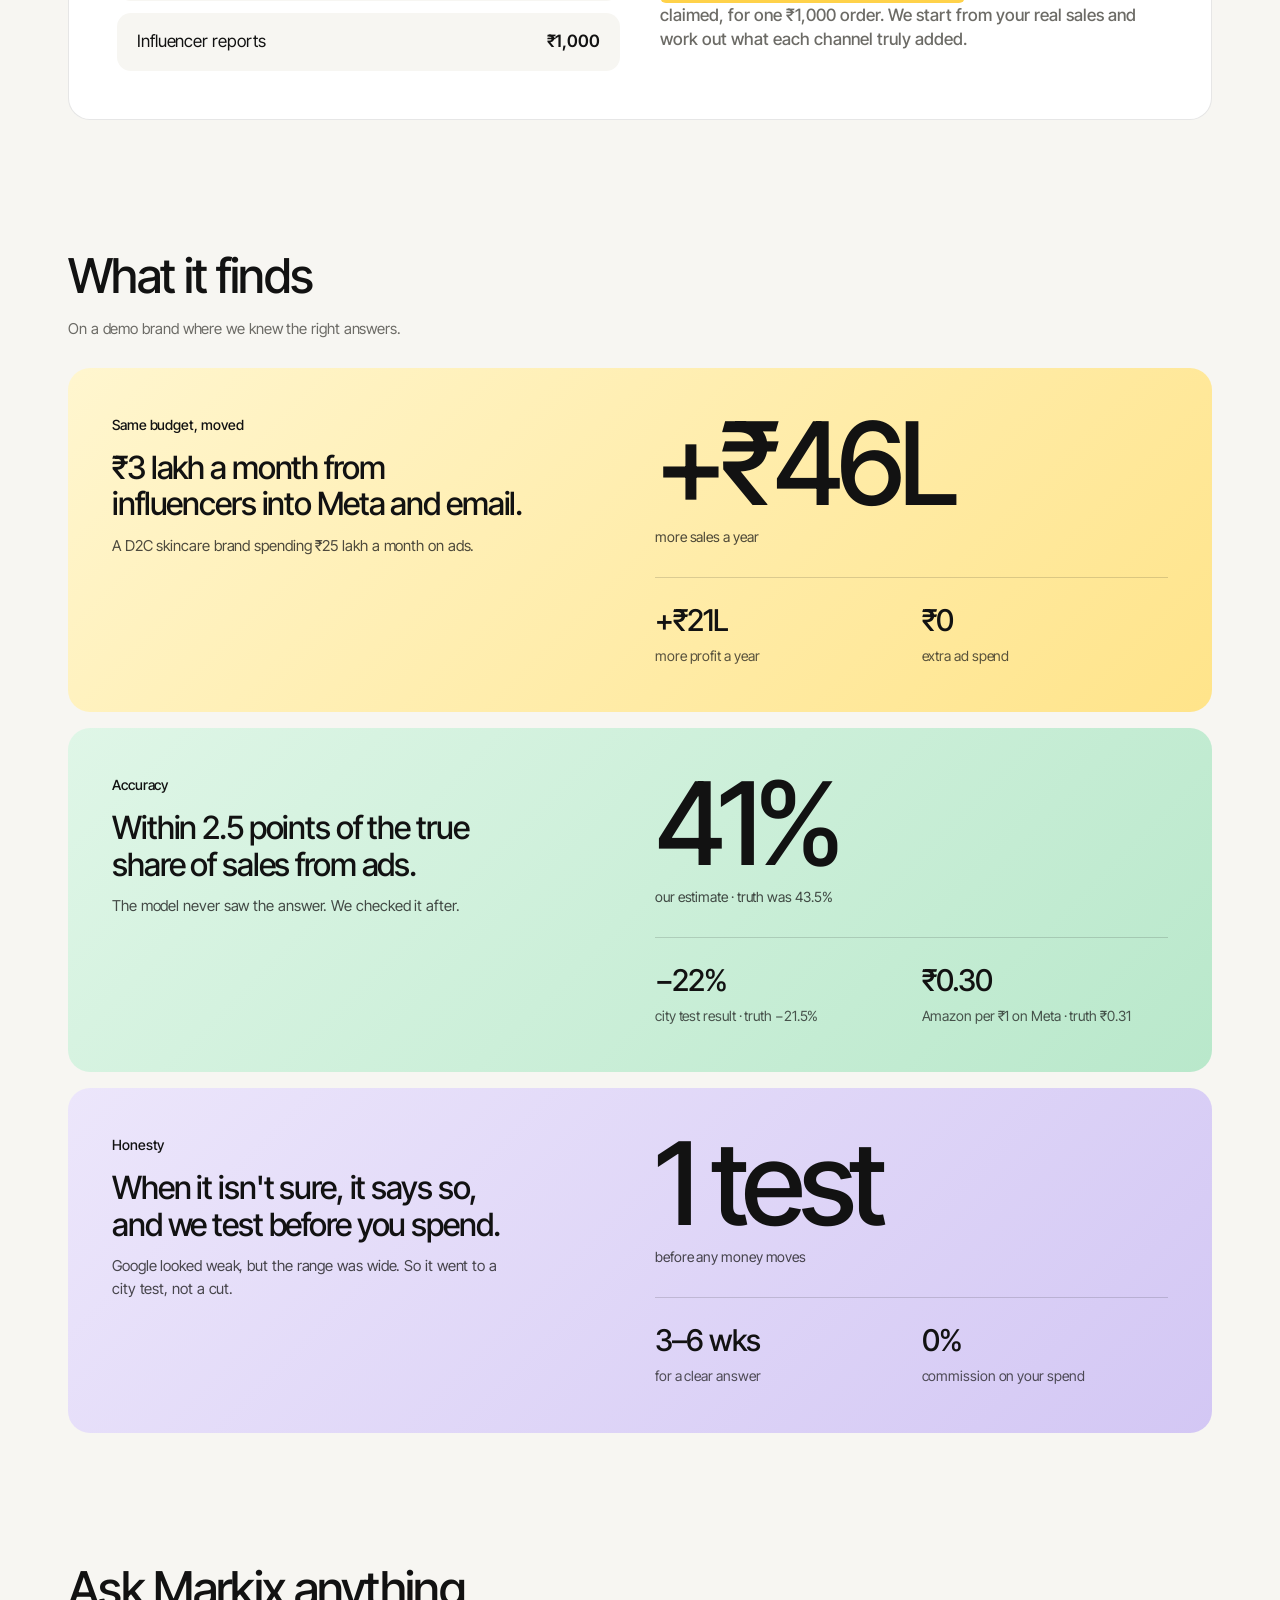
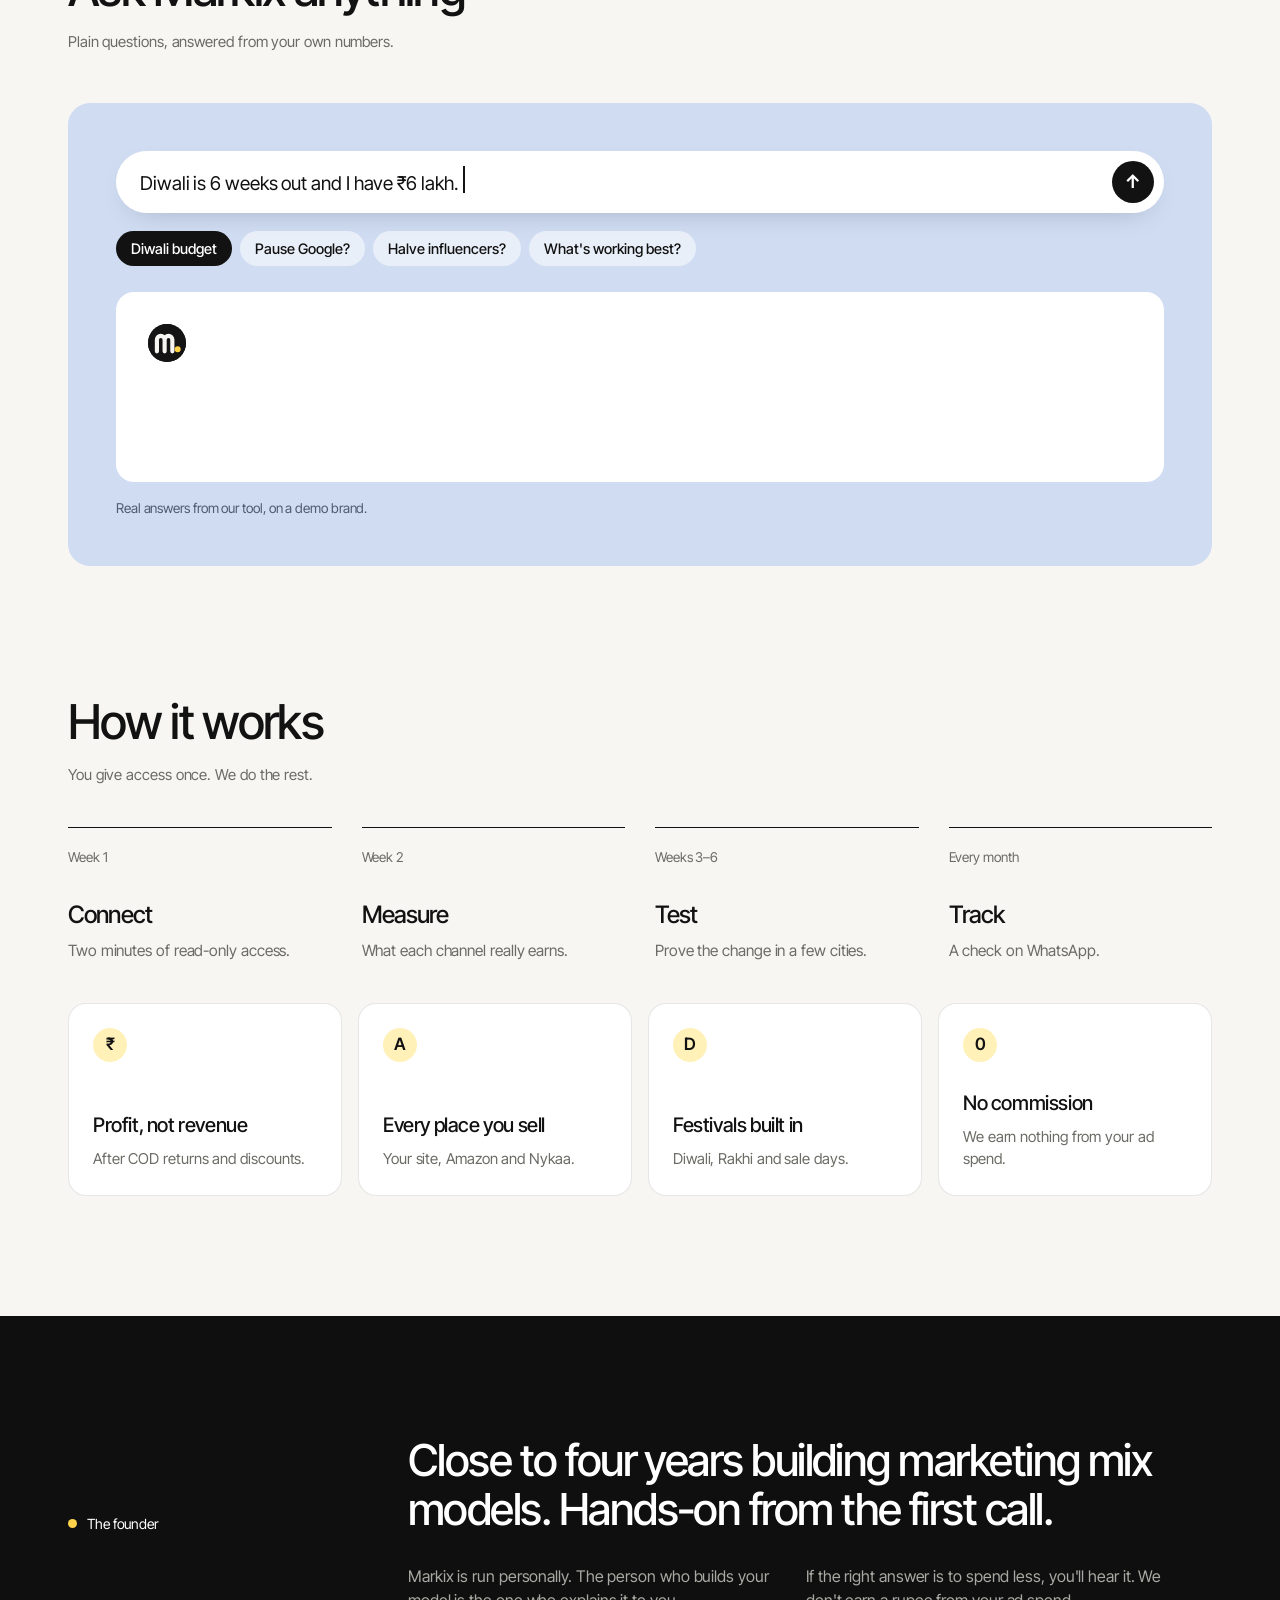
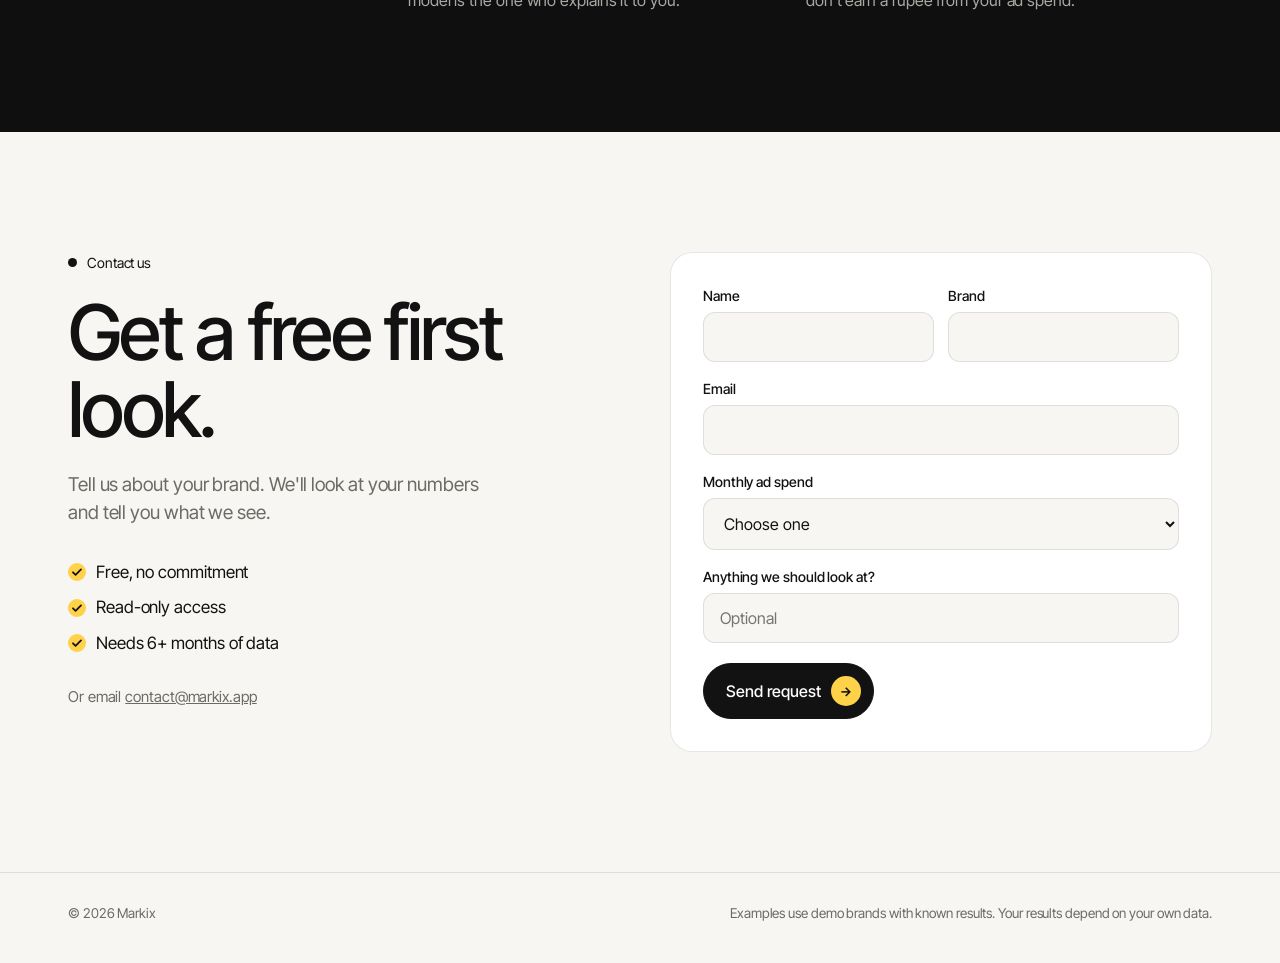
==== commit 2b550214: "Redesign the site and add the Markix logo icon New single-page design: hero with artwork panel, the " ====
--- a/public/index.html
+++ b/public/index.html
@@ -3,190 +3,199 @@
 <head>
 <meta charset="utf-8">
 <meta name="viewport" content="width=device-width, initial-scale=1">
-<title>Markix</title>
-<meta name="description" content="Markix is an independent service that finds out which of your ads actually bring in sales, tells you where to move money, and runs tests to prove it.">
+<title>Markix – Marketing mix modelling for D2C brands</title>
+<meta name="description" content="Markix shows D2C brands in India which ads really bring in sales, where to move money, and proves it with a city test. Free first look.">
 <link rel="canonical" href="https://markix.app/">
+<meta property="og:type" content="website">
+<meta property="og:site_name" content="Markix">
+<meta property="og:title" content="Markix – Know which ads actually make you money">
+<meta property="og:description" content="Marketing mix modelling for D2C brands in India. Find what each channel really earns, and where to move your budget.">
+<meta property="og:url" content="https://markix.app/">
+<meta property="og:image" content="https://markix.app/logo.png">
+<meta name="theme-color" content="#f7f6f2">
+<link rel="icon" href="/favicon.ico" sizes="48x48">
+<link rel="icon" href="/favicon.svg" type="image/svg+xml">
+<link rel="apple-touch-icon" href="/apple-touch-icon.png">
+<link rel="manifest" href="/site.webmanifest">
+<script type="application/ld+json">
+{
+  "@context": "https://schema.org",
+  "@graph": [
+    {
+      "@type": "Organization",
+      "@id": "https://markix.app/#organization",
+      "name": "Markix",
+      "url": "https://markix.app/",
+      "logo": "https://markix.app/logo.png",
+      "email": "contact@markix.app",
+      "description": "Marketing mix modelling for D2C brands in India. Markix finds out which ads actually bring in sales, recommends where to move budget, and runs city tests to prove it."
+    },
+    {
+      "@type": "WebSite",
+      "@id": "https://markix.app/#website",
+      "name": "Markix",
+      "url": "https://markix.app/",
+      "publisher": { "@id": "https://markix.app/#organization" }
+    }
+  ]
+}
+</script>
 <link rel="preconnect" href="https://fonts.googleapis.com">
 <link rel="preconnect" href="https://fonts.gstatic.com" crossorigin>
-<link href="https://fonts.googleapis.com/css2?family=Newsreader:ital,opsz,wght@0,6..72,400..600;1,6..72,400..600&family=Hanken+Grotesk:wght@400..700&family=Caveat:wght@500;700&display=swap" rel="stylesheet">
+<link href="https://fonts.googleapis.com/css2?family=Inter+Tight:wght@400;500;600&display=swap" rel="stylesheet">
 <link rel="stylesheet" href="css/styles.css">
 </head>
 <body>
 
-<div class="navbar"><div class="wrap">
-    <nav class="nav" aria-label="Main">
-      <a class="mark" href="#top">markix<i>.</i></a>
-      <ul>
-        <li><a href="#do">How we help</a></li>
-        <li><a href="#proof">Proof</a></li>
-        <li><a href="#why">Why Markix</a></li>
-        <li><a href="#try">Try it</a></li>
-        <li><a class="btn nav-btn" href="#book">Free first look</a></li>
-      </ul>
+<header class="nav">
+  <div class="wrap">
+    <a class="logo" href="#top"><img src="favicon.svg" alt="">Markix</a>
+    <nav>
+      <a href="#results">Results</a>
+      <a href="#ask">Ask Markix</a>
+      <a href="#how">How it works</a>
+      <a class="pill" href="#contact">Let's talk <b>→</b></a>
     </nav>
-</div></div>
-
-<header class="hero" id="top">
-  <div class="wrap">
-
-    <div class="pow">
-      <div>
-        <h1>Which of your ads actually make money?</h1>
-        <p class="answer">We'll tell you. Then we'll prove it.</p>
-        <p class="body-l">Not a dashboard you're left alone with. For D2C brands, we build a model around your brand, explain what each ad channel really earns, help you move your budget, and stay on to check that it worked.</p>
-        <div class="cta-row">
-          <a class="btn" href="#book">Get a free first look</a>
-          <a class="text-link" href="#proof">See the proof</a>
-        </div>
-      </div>
-
-      <aside class="report" aria-label="Sample result from a demo brand">
-        <div class="report-top"><b>What each channel earns</b><span>Sample, demo brand</span></div>
-        <div class="report-head"><span>Channel</span><span>Back per ₹1 spent</span><span>Next step</span></div>
-        <div class="report-row"><b>Meta Ads</b><div class="track"><i style="width:100%"></i></div><em>₹2.80</em><span class="chip grow">Grow</span></div>
-        <div class="report-row"><b>Google Ads</b><div class="track"><i style="width:65%"></i></div><em>₹1.83</em><span class="chip hold">Hold</span></div>
-        <div class="report-row"><b>Email</b><div class="track"><i style="width:65%"></i></div><em>₹1.83</em><span class="chip grow">Grow</span></div>
-        <div class="report-row"><b>Influencer</b><div class="track"><i class="low" style="width:49%"></i></div><em>₹1.36</em><span class="chip trim">Trim</span></div>
-        <p class="report-foot"><b>Suggested move:</b> shift ₹7,000 a week from Influencer into Meta and Email. Same total budget.</p>
-      </aside>
-    </div>
-
-    <ul class="trust">
-      <li><b>Built for your brand</b>A model made from your data, not a generic one.</li>
-      <li><b>Proven with a test</b>We check the advice in the real world before you commit.</li>
-      <li><b>A person, not a login</b>We explain every number to you on a call.</li>
-      <li><b>Independent</b>We earn nothing from your ad spend.</li>
-    </ul>
   </div>
 </header>
 
-<section class="room proof" id="proof">
-  <div class="wrap">
-    <div class="intro">
-      <h2 class="big lit">Proof, before you take our word for it.</h2>
-      <p class="body-l">We built a test brand where we already knew the right answer: 76 weeks of sales with the true effect of every ad channel written down. Then we ran our models on it blind.</p>
-    </div>
-    <div class="figs">
-      <div><b>41%</b><p>of sales came from ads, by our estimate. The true figure was 43.5%.</p></div>
-      <div><b>7%</b><p>was our average miss when predicting 12 weeks of sales the model had never seen.</p></div>
-      <div><b>₹2.80</b><p>back per ₹1 on Meta, by our estimate. The true figure was ₹2.58.</p></div>
-    </div>
-  </div>
-</section>
-
-<section class="room do" id="do">
-  <div class="wrap">
-    <h2 class="big">How we help.</h2>
-    <ol class="flow">
-      <li>
-        <div class="top"><svg class="ico" viewBox="0 0 24 24" aria-hidden="true"><path d="M4 20h16M7 20v-6M12 20V6M17 20v-9"/></svg><span class="n">1</span></div><h3>Measure</h3><p>We work out what each channel really adds, beyond the sales you'd make anyway.</p>
-      </li>
-      <li>
-        <div class="top"><svg class="ico" viewBox="0 0 24 24" aria-hidden="true"><path d="M4 8h13M14 5l3 3-3 3M20 16H7M10 13l-3 3 3 3"/></svg><span class="n">2</span></div><h3>Move</h3><p>You get a clear budget plan, and we explain it to you on a call.</p>
-      </li>
-      <li>
-        <div class="top"><svg class="ico" viewBox="0 0 24 24" aria-hidden="true"><circle cx="12" cy="12" r="8.5"/><path d="M8.5 12.2l2.4 2.4 4.6-5"/></svg><span class="n">3</span></div><h3>Prove</h3><p>We test the change in a few cities first, so you see it work before you commit.</p>
-      </li>
-      <li>
-        <div class="top"><svg class="ico" viewBox="0 0 24 24" aria-hidden="true"><path d="M4 17l5-5 4 3 7-8M15 7h5v5"/></svg><span class="n">4</span></div><h3>Follow up</h3><p>We check that sales moved as expected, and adjust the plan with you.</p>
-      </li>
-    </ol>
-  </div>
-</section>
-
-<section class="room why" id="why">
-  <div class="wrap">
-    <h2 class="big lit">Why brands pick Markix.</h2>
-    <div class="bento">
-      <article class="card dark tall">
-        <h3>A model built for your brand. Not one model for everyone.</h3>
-        <p>Most analytics tools run every brand through the same generic model. We build machine learning models from your own data, and keep improving them as your brand changes.</p>
-        <ul class="tags"><li>Your channels</li><li>Your festivals and sale days</li><li>Your launches</li><li>How long your ads keep working</li></ul>
-        <svg viewBox="0 0 400 150" aria-hidden="true"><path d="M10 140 C 120 120, 240 100, 390 92" fill="none" stroke="#ffffff" stroke-opacity=".22" stroke-width="2.5"/><path d="M10 140 C 90 60, 220 44, 390 40" fill="none" stroke="#ffffff" stroke-opacity=".22" stroke-width="2.5"/><path d="M10 140 C 70 96, 180 34, 390 14" fill="none" stroke="#8ea2ff" stroke-width="4" stroke-linecap="round"/><circle cx="236" cy="42" r="7" fill="#0e1530" stroke="#8ea2ff" stroke-width="3"/><text x="250" y="34" fill="#ffffff" font-size="14" font-weight="600">Your brand</text><text x="300" y="112" fill="#ffffff" fill-opacity=".5" font-size="13">Generic model</text></svg>
-      </article>
-      <article class="card">
-        <h3>No homework for you.</h3>
-        <p>Give us read-only access once. No exports, no passwords, and you can remove us any time.</p>
-        <ul class="tags"><li>Shopify</li><li>Meta Ads</li><li>Google Ads</li><li>Amazon</li><li>Klaviyo</li></ul>
-      </article>
-      <article class="card">
-        <h3>Independent, so you get the honest answer.</h3>
-        <p>Agencies and ad platforms earn more when you spend more. We earn nothing from your ad spend, so we can tell you when to spend less.</p>
-      </article>
-    </div>
-  </div>
-</section>
-
-<section class="room" id="try">
-  <div class="wrap">
-    <h2 class="big">Every channel has a limit. Find it.</h2>
-    <div class="lab-grid">
+<main id="top">
+  <section class="hero">
+    <div class="wrap">
+      <h1 class="rv">Know which ads actually make you money.</h1>
+      <p class="rv">Marketing mix modelling for D2C brands in India. We find what each channel really earns, and where to move your budget.</p>
+      <a class="pill solid big rv" href="#contact">Get a free first look <b>→</b></a>
+
+      <div class="art" id="art" aria-hidden="true">
+        <div class="grid"></div>
+        <div class="top"><span>For D2C brands in India</span><span>Measure · Plan · Test · Track</span></div>
+        <div class="bars"><i data-h="38"></i><i data-h="54"></i><i data-h="46"></i><i data-h="70"></i><i data-h="100"></i></div>
+        <div class="word">Markix<i></i></div>
+      </div>
+    </div>
+  </section>
+
+  <section class="sec">
+    <div class="wrap">
+      <div class="split rv">
+        <span class="label">The problem</span>
+        <div>
+          <h2>Meta, Google and your influencers all take credit for the same sale. So your dashboards add up to more than you sold.</h2>
+        </div>
+      </div>
+      <div class="claim rv" id="claim">
+        <div class="lines">
+          <div><span>Meta reports</span><b>₹1,000</b></div>
+          <div><span>Google reports</span><b>₹1,000</b></div>
+          <div><span>Influencer reports</span><b>₹1,000</b></div>
+        </div>
+        <div class="sum"><span id="sum">₹3,000</span><small>claimed, for one ₹1,000 order. We start from your real sales and work out what each channel truly added.</small></div>
+      </div>
+    </div>
+  </section>
+
+  <section class="sec" id="results" style="padding-top:0">
+    <div class="wrap">
+      <div class="head rv"><div><h2>What it finds</h2><p>On a demo brand where we knew the right answers.</p></div></div>
+      <div class="cards">
+        <article class="rc y rv">
+          <div><span class="tag">Same budget, moved</span><h3>₹3 lakh a month from influencers into Meta and email.</h3><p>A D2C skincare brand spending ₹25 lakh a month on ads.</p></div>
+          <div><div class="num">+₹46L</div><div class="sub">more sales a year</div>
+            <div class="pair"><div><b>+₹21L</b><span>more profit a year</span></div><div><b>₹0</b><span>extra ad spend</span></div></div></div>
+        </article>
+        <article class="rc g rv">
+          <div><span class="tag">Accuracy</span><h3>Within 2.5 points of the true share of sales from ads.</h3><p>The model never saw the answer. We checked it after.</p></div>
+          <div><div class="num">41%</div><div class="sub">our estimate · truth was 43.5%</div>
+            <div class="pair"><div><b>−22%</b><span>city test result · truth −21.5%</span></div><div><b>₹0.30</b><span>Amazon per ₹1 on Meta · truth ₹0.31</span></div></div></div>
+        </article>
+        <article class="rc l rv">
+          <div><span class="tag">Honesty</span><h3>When it isn't sure, it says so, and we test before you spend.</h3><p>Google looked weak, but the range was wide. So it went to a city test, not a cut.</p></div>
+          <div><div class="num">1 test</div><div class="sub">before any money moves</div>
+            <div class="pair"><div><b>3–6 wks</b><span>for a clear answer</span></div><div><b>0%</b><span>commission on your spend</span></div></div></div>
+        </article>
+      </div>
+    </div>
+  </section>
+
+  <section class="sec" id="ask" style="padding-top:0">
+    <div class="wrap">
+      <div class="head rv"><div><h2>Ask Markix anything</h2><p>Plain questions, answered from your own numbers.</p></div></div>
+      <div class="askbox rv">
+        <div class="input"><span id="typed"></span><b>↑</b></div>
+        <div class="chips" role="group" aria-label="Example questions">
+          <button class="chip" data-q="diwali" aria-pressed="true">Diwali budget</button>
+          <button class="chip" data-q="google" aria-pressed="false">Pause Google?</button>
+          <button class="chip" data-q="infl" aria-pressed="false">Halve influencers?</button>
+          <button class="chip" data-q="best" aria-pressed="false">What's working best?</button>
+        </div>
+        <div class="reply" aria-live="polite"><div class="av"><img src="favicon.svg" alt=""></div><div id="reply"></div></div>
+        <p class="note">Real answers from our tool, on a demo brand.</p>
+      </div>
+    </div>
+  </section>
+
+  <section class="sec" id="how" style="padding-top:0">
+    <div class="wrap">
+      <div class="head rv"><div><h2>How it works</h2><p>You give access once. We do the rest.</p></div></div>
+      <div class="steps rv">
+        <div><span class="w">Week 1</span><h3>Connect</h3><p>Two minutes of read-only access.</p></div>
+        <div><span class="w">Week 2</span><h3>Measure</h3><p>What each channel really earns.</p></div>
+        <div><span class="w">Weeks 3–6</span><h3>Test</h3><p>Prove the change in a few cities.</p></div>
+        <div><span class="w">Every month</span><h3>Track</h3><p>A check on WhatsApp.</p></div>
+      </div>
+      <div class="why rv">
+        <div><span class="ic">₹</span><span><b>Profit, not revenue</b><p>After COD returns and discounts.</p></span></div>
+        <div><span class="ic">A</span><span><b>Every place you sell</b><p>Your site, Amazon and Nykaa.</p></span></div>
+        <div><span class="ic">D</span><span><b>Festivals built in</b><p>Diwali, Rakhi and sale days.</p></span></div>
+        <div><span class="ic">0</span><span><b>No commission</b><p>We earn nothing from your ad spend.</p></span></div>
+      </div>
+    </div>
+  </section>
+
+  <section class="sec dark">
+    <div class="wrap split rv">
+      <span class="label">The founder</span>
       <div>
-        <div class="tabs" id="tabs" role="group" aria-label="Choose a channel"></div>
-        <p class="verdict" id="verdict"></p>
-        <p class="explain" id="explain"></p>
-      </div>
-      <div class="panel">
-        <svg id="curve" viewBox="0 0 640 300" role="img" aria-label="Extra weekly sales at each level of weekly spend"></svg>
-        <label for="spend"><span>Weekly spend</span><b id="spendOut">₹0</b></label>
-        <input type="range" id="spend" min="0" max="300" step="1" value="100">
-        <div class="nums">
-          <div><span>Extra sales a week</span><b id="incOut">₹0</b></div>
-          <div><span>Back per ₹1 spent</span><b id="avgOut">₹0</b></div>
-          <div><span>Next ₹1,000 brings</span><b id="margOut">₹0</b></div>
-        </div>
-      </div>
-    </div>
-    <p class="small">These curves come from a fictional demo brand with a 65% gross margin. Yours are built from your own sales. The results show direction and rough size, and we always tell you how sure we are.</p>
-  </div>
-</section>
-
-<section class="room faq" id="faq">
-  <div class="wrap grid">
-    <h2 class="mid">Things people ask us.</h2>
-    <div>
-      <details><summary>Is Markix a tool or a service?</summary><p>A service. There is no dashboard to learn. We run our own models on your data, and you get a clear plan, a call with us and regular follow-ups.</p></details>
-      <details><summary>What do you need from me?</summary><p>Two minutes. Add us as a read-only viewer on your store and ad accounts, or share a read-only token. We pull everything ourselves. If you have a list of past sales and launches, that helps.</p></details>
-      <details><summary>How is this different from my Meta or Google dashboard?</summary><p>Each platform counts any sale that touched its ads, so they overlap and over-claim. We start from your total sales and work out what each channel added on top of what you'd have sold anyway.</p></details>
-    </div>
-  </div>
-</section>
-
-<section class="room book" id="book">
-  <div class="wrap grid">
-    <div>
-      <h2>Find out which of your ads make money.</h2>
-      <p class="body-l" style="margin-top:28px">Start with a free first look. It costs nothing: we look at your numbers and tell you what we see. You can also write to us at <a href="mailto:contact@markix.app">contact@markix.app</a>.</p>
-    </div>
-    <div>
-      <form class="form" id="form">
-        <label for="fName">Your name<input id="fName" name="name" required autocomplete="name"></label>
-        <label for="fEmail">Your email<input id="fEmail" name="email" type="email" required autocomplete="email"></label>
-        <label for="fBrand">Your brand<input id="fBrand" name="brand" required></label>
-        <label for="fSpend">Monthly ad spend
-          <select id="fSpend" name="monthly_ad_spend"><option value="">Choose one</option><option>Under ₹2 lakh</option><option>₹2–5 lakh</option><option>₹5–15 lakh</option><option>₹15 lakh or more</option></select>
-        </label>
-        <label for="fWorry">What worries you most about your ads?<input id="fWorry" name="worry" placeholder="Optional"></label>
-        <button class="btn" id="send" type="submit">Send my request</button>
-      </form>
-      <p class="sent" id="sent" role="status" hidden>Request sent. We'll reply to you by email.</p>
-      <div class="msg" id="msg" role="status">
-        <b id="msgLead">Copy this and email it to <a href="mailto:contact@markix.app?subject=Free%20first%20look">contact@markix.app</a></b>
-        <pre id="msgText"></pre>
-        <div class="row"><button class="btn" id="copy" type="button">Copy message</button><span id="copied"></span></div>
-      </div>
-    </div>
-  </div>
-</section>
+        <h2>Close to four years building marketing mix models. Hands-on from the first call.</h2>
+        <div class="cols"><p>Markix is run personally. The person who builds your model is the one who explains it to you.</p><p>If the right answer is to spend less, you'll hear it. We don't earn a rupee from your ad spend.</p></div>
+      </div>
+    </div>
+  </section>
+
+  <section class="sec contact" id="contact">
+    <div class="wrap grid2">
+      <div class="rv">
+        <span class="label">Contact us</span>
+        <h2 style="margin-top:22px">Get a free first look.</h2>
+        <p class="lead">Tell us about your brand. We'll look at your numbers and tell you what we see.</p>
+        <ul class="ticks"><li>Free, no commitment</li><li>Read-only access</li><li>Needs 6+ months of data</li></ul>
+        <p class="mail">Or email <a href="mailto:contact@markix.app">contact@markix.app</a></p>
+      </div>
+      <div class="rv">
+        <form id="form">
+          <div class="two">
+            <label class="f">Name<input id="fName" name="name" required autocomplete="name"></label>
+            <label class="f">Brand<input id="fBrand" name="brand" required></label>
+          </div>
+          <label class="f">Email<input id="fEmail" name="email" type="email" required autocomplete="email"></label>
+          <label class="f">Monthly ad spend
+            <select id="fSpend" name="monthly_ad_spend"><option value="">Choose one</option><option>Under ₹2 lakh</option><option>₹2–5 lakh</option><option>₹5–15 lakh</option><option>₹15 lakh or more</option></select></label>
+          <label class="f">Anything we should look at? <input id="fWorry" name="worry" placeholder="Optional"></label>
+          <button class="pill solid big" id="send" type="submit">Send request <b>→</b></button>
+        </form>
+        <p class="sent" id="sent" role="status" hidden>Thank you. We'll reply by email soon.</p>
+        <div class="msg" id="msg" role="status">
+          <b id="msgLead">Copy this and email it to <a href="mailto:contact@markix.app?subject=Free%20first%20look">contact@markix.app</a></b>
+          <pre id="msgText"></pre>
+          <button class="pill" id="copy" type="button">Copy <b>⧉</b></button> <span id="copied"></span>
+        </div>
+      </div>
+    </div>
+  </section>
+</main>
 
 <footer>
-  <div class="wrap">
-    <div class="word" aria-hidden="true">markix<i>.</i></div>
-    <div class="row">
-      <p>The test and the curves on this page use a fictional demo brand. Results for your brand depend on your own data, and they show direction, not a guarantee of future sales.</p>
-      <p>© <span id="yr"></span> Markix</p>
-    </div>
-  </div>
+  <div class="wrap"><span>© <span id="yr"></span> Markix</span><span>Examples use demo brands with known results. Your results depend on your own data.</span></div>
 </footer>
 
 <script src="js/main.js"></script>
--- a/public/css/styles.css
+++ b/public/css/styles.css
@@ -1,300 +1,161 @@
-  /* Layout idea: a private practice for ad spend. White and quiet grey rooms, two navy rooms,
-     serif headlines, one blue accent, and a hero that is a single statement with room around it. */
-  :root{
-    color-scheme:light;
-    --blue:#1d3fc9;      /* the one accent, used sparingly */
-    --ink:#0e1530;       /* deep navy for text and the dark rooms */
-    --paper:#f4f5f8;     /* quiet grey for alternate rooms */
-    --white:#ffffff;
-    --haldi:#ffc61a;     /* turmeric yellow, the one accent */
-    --alert:#c4313f;     /* only for "this is losing money" */
-    --display:"Newsreader",Georgia,"Times New Roman",serif;
-    --body:"Hanken Grotesk","Helvetica Neue",Arial,sans-serif;
-    --hand:"Caveat","Bradley Hand","Segoe Script",cursive;
-  }
-  *{box-sizing:border-box;margin:0;padding:0}
-  html{scroll-behavior:smooth}
-  body{background:var(--paper);color:var(--ink);font-family:var(--display);font-size:18px;line-height:1.5;font-variation-settings:"wdth" 100;-webkit-font-smoothing:antialiased;overflow-x:hidden}
-  a{color:inherit}
-  :focus-visible{outline:3px solid var(--haldi);outline-offset:3px}
-  .wrap{max-width:1240px;margin:0 auto;padding:0 24px}
-  h1,h2,h3{text-wrap:balance;font-weight:800;letter-spacing:-.04em;line-height:.95}
-  .big{font-size:clamp(44px,7.4vw,112px)}
-  .mid{font-size:clamp(34px,4.6vw,64px);line-height:1}
-  .body-l{font-size:clamp(19px,1.7vw,24px);line-height:1.4;max-width:34em}
-  .room{padding:clamp(72px,10vw,140px) 0}
+:root{--ink:#121212;--paper:#f7f6f2;--muted:#6c6b66;--line:rgba(18,18,18,.1);--sun:#ffd24a;--butter:#fff1b8;--mint:#c8efd6;--lilac:#ddd3f7;--sky:#cfdcf2;--night:#0f0f10}
+*{box-sizing:border-box;margin:0;padding:0}
+html{scroll-behavior:smooth;scroll-padding-top:70px}
+body{background:var(--paper);color:var(--ink);font:400 17px/1.5 "Inter Tight",system-ui,-apple-system,"Segoe UI",sans-serif;-webkit-font-smoothing:antialiased;overflow-x:hidden;letter-spacing:-.005em}
+a{color:inherit}
+.wrap{max-width:1200px;margin:0 auto;padding:0 28px}
+h1,h2,h3{font-weight:500;letter-spacing:-.035em}
+.label{display:flex;align-items:center;gap:10px;font-size:14px;color:var(--ink)}
+.label::before{content:"";width:9px;height:9px;border-radius:50%;background:var(--ink)}
+.dark .label{color:#fff}.dark .label::before{background:var(--sun)}
+.pill{display:inline-flex;align-items:center;gap:10px;border:1.5px solid var(--ink);border-radius:999px;padding:8px 8px 8px 16px;font-size:14.5px;font-weight:500;text-decoration:none;background:transparent;cursor:pointer;color:var(--ink);font-family:inherit}
+.pill b{width:24px;height:24px;border-radius:50%;background:var(--ink);color:#fff;display:grid;place-items:center;font-size:13px;transition:transform .2s}
+.pill:hover b{transform:rotate(-45deg)}
+.pill.solid{background:var(--ink);color:#fff}.pill.solid b{background:var(--sun);color:var(--ink)}
+.pill.big{font-size:16px;padding:12px 12px 12px 22px}.pill.big b{width:30px;height:30px}
 
-  .btn{display:inline-block;background:var(--haldi);color:var(--ink);border:0;border-radius:999px;padding:16px 28px;font:700 18px var(--display);text-decoration:none;cursor:pointer;transition:transform .15s}
-  .btn:hover{transform:scale(1.04)}
-  .btn:active{transform:scale(.98)}
+/* nav */
+.nav{position:sticky;top:0;z-index:10;background:rgba(247,246,242,.88);backdrop-filter:blur(10px);-webkit-backdrop-filter:blur(10px)}
+.nav .wrap{display:flex;justify-content:space-between;align-items:center;height:68px}
+.logo{display:flex;align-items:center;gap:9px;font-weight:600;font-size:19px;text-decoration:none;letter-spacing:-.03em}
+.logo img{width:24px;height:24px}
+.nav nav{display:flex;gap:28px;align-items:center;font-size:14.5px}
+.nav nav a:not(.pill){text-decoration:none}
+@media(max-width:720px){.nav nav a:not(.pill){display:none}}
 
-  /* ---------- hero ---------- */
-  .hero{background:var(--blue);color:var(--white);padding-bottom:clamp(60px,8vw,110px)}
-  .nav{display:flex;justify-content:space-between;align-items:center;padding:26px 0}
-  .nav .mark{font-size:28px;font-weight:800;letter-spacing:-.05em;text-decoration:none}
-  .nav .mark i{font-style:normal;color:var(--haldi)}
-  .nav ul{display:flex;gap:28px;list-style:none;font-size:16px;font-weight:500}
-  .nav ul a{text-decoration:none}
-  .nav ul a:hover{text-decoration:underline;text-underline-offset:5px;text-decoration-thickness:2px}
-  @media(max-width:720px){.nav ul li:not(:last-child){display:none}}
-  .hero-grid{display:grid;grid-template-columns:1.2fr .8fr;gap:clamp(24px,5vw,72px);align-items:start;padding-top:clamp(28px,5vw,64px)}
-  .hero h1{font-size:clamp(54px,9.4vw,150px);line-height:.88;font-variation-settings:"wdth" 85}
-  .hero p.body-l{margin-top:32px}
-  .hero .strong{margin:18px 0 34px;font-size:clamp(22px,2.1vw,30px);font-weight:800;letter-spacing:-.03em;color:var(--haldi)}
-  @media(max-width:960px){.hero-grid{grid-template-columns:1fr}}
+/* hero */
+.hero{padding:70px 0 0}
+.hero h1{font-size:clamp(46px,7.2vw,96px);line-height:1;max-width:1000px}
+.hero p{font-size:clamp(18px,1.9vw,21px);color:var(--muted);max-width:520px;margin:26px 0 34px}
+.art{margin-top:56px;position:relative;border-radius:22px;overflow:hidden;background:radial-gradient(120% 90% at 85% 100%,#2a2a26 0%,#121212 55%,#0b0b0b 100%);aspect-ratio:2.25/1;color:#fff}
+.art .grid{position:absolute;inset:0;background-image:linear-gradient(rgba(255,255,255,.05) 1px,transparent 1px),linear-gradient(90deg,rgba(255,255,255,.05) 1px,transparent 1px);background-size:56px 56px}
+.art .bars{position:absolute;right:6%;bottom:0;display:flex;gap:18px;align-items:flex-end;height:78%}
+.art .bars i{width:clamp(28px,5vw,74px);background:#33332f;border-radius:6px 6px 0 0;height:0;transition:height 1.2s cubic-bezier(.2,.7,.2,1)}
+.art .bars i:last-child{background:var(--sun)}
+.art .top{position:absolute;top:22px;left:26px;right:26px;display:flex;justify-content:space-between;font-size:14px;color:#cfcfca}
+.art .word{position:absolute;left:24px;bottom:18px;font-size:clamp(44px,8vw,112px);font-weight:600;letter-spacing:-.055em;line-height:1}
+.art .word i{display:inline-block;width:.2em;height:.2em;border-radius:50%;background:var(--sun);margin-left:.04em}
 
-  /* ---------- statement ---------- */
-  .statement p{font-size:clamp(32px,5.2vw,78px);font-weight:800;letter-spacing:-.04em;line-height:1;max-width:15em;text-wrap:balance}
-  .statement mark{background:var(--haldi);color:inherit;padding:0 .12em;box-decoration-break:clone;-webkit-box-decoration-break:clone}
+/* intro */
+.sec{padding:120px 0}
+.split{display:grid;grid-template-columns:300px 1fr;gap:40px}
+.split h2{font-size:clamp(30px,3.6vw,44px);line-height:1.12;max-width:760px}
+.cols{display:grid;grid-template-columns:1fr 1fr;gap:36px;margin-top:30px;max-width:760px;color:var(--muted);font-size:16px}
 
-  /* ---------- what we do ---------- */
-  .do{background:var(--white)}
-  .do .intro{display:grid;grid-template-columns:1fr 1fr;gap:40px;align-items:end;margin-bottom:clamp(40px,6vw,80px)}
-  @media(max-width:860px){.do .intro{grid-template-columns:1fr}}
-  .steps{list-style:none;border-bottom:1px solid var(--ink)}
-  .steps li{display:grid;grid-template-columns:110px 1fr 1.15fr;gap:24px;align-items:baseline;padding:30px 0;border-top:1px solid var(--ink)}
-  .steps .n{font-size:clamp(40px,5vw,72px);font-weight:800;letter-spacing:-.05em;line-height:.8;color:var(--blue)}
-  .steps h3{font-size:clamp(28px,3.6vw,52px)}
-  .steps p{font-size:18px;max-width:32em}
-  @media(max-width:860px){.steps li{grid-template-columns:64px 1fr}.steps p{grid-column:2}}
+/* problem card */
+.claim{margin-top:60px;border-radius:22px;background:#fff;border:1px solid var(--line);padding:clamp(26px,4vw,48px);display:grid;grid-template-columns:1fr 1fr;gap:40px;align-items:center}
+.claim .lines{display:grid;gap:12px}
+.claim .lines div{display:flex;justify-content:space-between;align-items:center;padding:16px 20px;border-radius:14px;background:var(--paper);font-size:17px;opacity:.25;transform:translateX(-10px);transition:.5s}
+.claim .lines div.on{opacity:1;transform:none}
+.claim .lines b{font-weight:600}
+.claim .sum{font-size:clamp(64px,8vw,120px);font-weight:500;letter-spacing:-.05em;line-height:.95}
+.claim .sum small{display:block;font-size:17px;letter-spacing:0;color:var(--muted);margin-top:14px;line-height:1.4}
+.claim .sum span{background:var(--sun);padding:0 .06em;border-radius:6px}
 
-  /* ---------- no homework ---------- */
-  .access{background:var(--haldi)}
-  .access .grid{display:grid;grid-template-columns:1.1fr .9fr;gap:clamp(32px,6vw,90px);align-items:start}
-  @media(max-width:900px){.access .grid{grid-template-columns:1fr}}
-  .access ul{list-style:none;font-size:clamp(22px,2.3vw,32px);font-weight:700;letter-spacing:-.03em;line-height:1.15}
-  .access li{padding:14px 0;border-top:1px solid var(--ink);display:flex;justify-content:space-between;gap:16px;align-items:baseline}
-  .access li:last-child{border-bottom:1px solid var(--ink)}
-  .access li span{font-size:15px;font-weight:600;letter-spacing:0;white-space:nowrap}
-  .access .fine{margin-top:22px;font-size:17px;max-width:30em}
+/* results */
+.head{display:flex;justify-content:space-between;align-items:flex-end;gap:20px;margin-bottom:28px;flex-wrap:wrap}
+.head h2{font-size:clamp(34px,4vw,48px)}
+.head p{color:var(--muted);font-size:15px;margin-top:6px}
+.cards{display:grid;gap:16px}
+.rc{border-radius:22px;padding:clamp(26px,3.6vw,44px);display:grid;grid-template-columns:1fr 1fr;gap:30px;align-items:start}
+.rc.y{background:linear-gradient(135deg,#fff6cf,#ffe48a)}
+.rc.g{background:linear-gradient(135deg,#dff6e7,#b9e8cb)}
+.rc.l{background:linear-gradient(135deg,#ece6fb,#d3c7f4)}
+.rc .tag{font-size:14px;font-weight:500}
+.rc h3{font-size:clamp(24px,2.6vw,32px);line-height:1.15;margin:12px 0 12px;max-width:420px}
+.rc p{font-size:15px;max-width:400px;opacity:.75}
+.rc .num{font-size:clamp(64px,9vw,128px);font-weight:500;letter-spacing:-.055em;line-height:.9}
+.rc .sub{font-size:14px;margin-top:10px;opacity:.75}
+.rc .pair{display:grid;grid-template-columns:1fr 1fr;gap:20px;margin-top:30px;padding-top:20px;border-top:1px solid rgba(18,18,18,.15)}
+.rc .pair b{font-size:30px;font-weight:500;letter-spacing:-.03em;display:block}
+.rc .pair span{font-size:14px;opacity:.7}
 
-  /* ---------- not an agency ---------- */
-  .indie{background:var(--ink);color:var(--white)}
-  .indie h2{max-width:13em}
-  .indie h2 em{font-style:normal;color:var(--haldi)}
-  .versus{display:grid;grid-template-columns:1fr 1fr;gap:clamp(24px,5vw,80px);margin-top:clamp(40px,6vw,80px)}
-  @media(max-width:760px){.versus{grid-template-columns:1fr}}
-  .versus h3{font-size:clamp(24px,2.4vw,34px);margin-bottom:18px}
-  .versus ul{list-style:none;font-size:19px}
-  .versus li{padding:15px 0;border-top:1.5px solid rgba(255,255,255,.25)}
-  .versus .them{color:#a9aed6}
-  .versus .them li{text-decoration:line-through;text-decoration-color:var(--alert);text-decoration-thickness:2px}
-  .versus .us h3{color:var(--haldi)}
+/* ask */
+.askbox{margin-top:50px;border-radius:22px;background:var(--sky);padding:clamp(22px,4vw,48px)}
+.input{display:flex;align-items:center;gap:12px;background:#fff;border-radius:999px;padding:10px 10px 10px 24px;font-size:clamp(16px,1.8vw,19px);box-shadow:0 10px 30px -18px rgba(18,18,18,.35)}
+.input span{flex:1;min-height:1.4em}
+.input b{width:42px;height:42px;border-radius:50%;background:var(--ink);color:#fff;display:grid;place-items:center;flex:none}
+.caret{display:inline-block;width:2px;height:1.05em;background:var(--ink);vertical-align:-3px;margin-left:1px;animation:bl 1s steps(1) infinite}
+@keyframes bl{50%{opacity:0}}
+.chips{display:flex;flex-wrap:wrap;gap:8px;margin:18px 0 26px}
+.chip{font:500 14.5px "Inter Tight",sans-serif;background:rgba(255,255,255,.55);border:0;border-radius:999px;padding:9px 15px;cursor:pointer;color:var(--ink)}
+.chip[aria-pressed=true]{background:var(--ink);color:#fff}
+.reply{background:#fff;border-radius:18px;padding:clamp(22px,3vw,32px);display:grid;grid-template-columns:auto 1fr;gap:18px;min-height:190px}
+.reply .av{width:38px;height:38px;border-radius:50%;background:var(--ink);display:grid;place-items:center}
+.reply .av img{width:38px;height:38px;border-radius:50%}
+.reply .big{font-size:clamp(26px,3.2vw,38px);font-weight:500;letter-spacing:-.035em;line-height:1.1}
+.reply p{color:var(--muted);margin-top:8px}
+.reply .rng{display:inline-block;margin-top:14px;font-size:13.5px;background:var(--butter);border-radius:8px;padding:4px 10px}
+.bars2{display:grid;gap:9px;margin-top:16px;max-width:520px}
+.bars2 div{display:grid;grid-template-columns:84px 1fr 56px;gap:12px;align-items:center;font-size:14.5px}
+.bars2 i{height:10px;border-radius:5px;background:var(--sun);display:block;transform-origin:left;animation:gr .7s ease both}
+.bars2 i.g{background:#e3e2dc}
+.bars2 span:last-child{text-align:right;font-weight:500}
+@keyframes gr{from{transform:scaleX(0)}}
+.note{font-size:13.5px;color:#4f5b70;margin-top:16px}
 
-  /* ---------- try it ---------- */
-  .lab-grid{display:grid;grid-template-columns:.8fr 1.2fr;gap:clamp(28px,5vw,72px);align-items:start;margin-top:clamp(36px,5vw,64px)}
-  @media(max-width:900px){.lab-grid{grid-template-columns:1fr}}
-  .tabs{display:flex;flex-wrap:wrap;gap:10px;margin-bottom:26px}
-  .tabs button{font:700 17px var(--display);padding:11px 20px;border-radius:999px;border:2.5px solid var(--ink);background:transparent;color:var(--ink);cursor:pointer}
-  .tabs button[aria-pressed=true]{background:var(--ink);color:var(--white)}
-  .verdict{font-size:clamp(26px,3vw,42px);font-weight:800;letter-spacing:-.035em;line-height:1.02;min-height:3.1em}
-  .verdict.bad{color:var(--alert)}
-  .explain{margin-top:14px;font-size:18px;max-width:26em;min-height:5.2em}
-  .panel{background:var(--white);padding:clamp(18px,2.6vw,32px);box-shadow:10px 10px 0 var(--blue)}
-  #curve{width:100%;height:auto;display:block}
-  .panel label{display:flex;justify-content:space-between;align-items:baseline;font-weight:600;margin-top:10px;gap:12px}
-  .panel label b{font-size:clamp(24px,2.6vw,34px);font-weight:800;letter-spacing:-.04em;font-variant-numeric:tabular-nums}
-  input[type=range]{-webkit-appearance:none;appearance:none;width:100%;height:10px;border-radius:5px;background:var(--paper);margin:16px 0 6px;border:2px solid var(--ink)}
-  input[type=range]::-webkit-slider-thumb{-webkit-appearance:none;width:34px;height:34px;border-radius:50%;background:var(--haldi);border:1px solid var(--ink);cursor:grab}
-  input[type=range]::-moz-range-thumb{width:28px;height:28px;border-radius:50%;background:var(--haldi);border:1px solid var(--ink);cursor:grab}
-  .nums{display:grid;grid-template-columns:repeat(3,1fr);gap:16px;margin-top:18px;border-top:1px solid var(--ink);padding-top:16px}
-  .nums span{display:block;font-size:14px;font-weight:600}
-  .nums b{font-size:clamp(22px,2.3vw,30px);font-weight:800;letter-spacing:-.04em;font-variant-numeric:tabular-nums}
-  .small{font-size:14px;margin-top:18px;opacity:.75;max-width:40em}
-  @media(max-width:520px){.nums{grid-template-columns:1fr}}
+/* how */
+.steps{display:grid;grid-template-columns:repeat(4,1fr);gap:30px;margin-top:40px}
+.steps div{border-top:1px solid var(--ink);padding-top:16px}
+.steps .w{font-size:13.5px;color:var(--muted)}
+.steps h3{font-size:24px;margin:28px 0 6px}
+.steps p{font-size:15.5px;color:var(--muted)}
 
-  /* ---------- faq ---------- */
-  .faq{background:var(--white)}
-  .faq .grid{display:grid;grid-template-columns:.7fr 1.3fr;gap:clamp(28px,5vw,72px)}
-  @media(max-width:860px){.faq .grid{grid-template-columns:1fr}}
-  details{border-top:1px solid var(--ink);padding:22px 0}
-  details:last-child{border-bottom:1px solid var(--ink)}
-  summary{list-style:none;cursor:pointer;display:flex;justify-content:space-between;gap:20px;font-size:clamp(21px,2vw,27px);font-weight:700;letter-spacing:-.03em;line-height:1.15}
-  summary::-webkit-details-marker{display:none}
-  summary::after{content:"+";font-weight:800;color:var(--blue);font-size:1.3em;line-height:.8;transition:transform .2s}
-  details[open] summary::after{transform:rotate(45deg)}
-  details p{margin-top:12px;max-width:36em}
+/* why */
+.why{display:grid;grid-template-columns:repeat(4,1fr);gap:16px;margin-top:40px}
+.why div{background:#fff;border:1px solid var(--line);border-radius:18px;padding:24px;min-height:190px;display:flex;flex-direction:column;justify-content:space-between}
+.why b{font-size:20px;font-weight:500;letter-spacing:-.02em}
+.why p{color:var(--muted);font-size:15px;margin-top:8px}
+.why .ic{width:34px;height:34px;border-radius:50%;background:var(--butter);display:grid;place-items:center;font-weight:600;margin-bottom:26px}
 
-  /* ---------- book ---------- */
-  .book{background:var(--blue);color:var(--white)}
-  .book .grid{display:grid;grid-template-columns:1fr 1fr;gap:clamp(32px,6vw,90px);align-items:start}
-  @media(max-width:900px){.book .grid{grid-template-columns:1fr}}
-  .book h2{font-size:clamp(56px,9vw,140px);line-height:.88;font-variation-settings:"wdth" 85}
-  .book p a{text-decoration-thickness:2px;text-underline-offset:4px}
-  .form{display:grid;gap:22px}
-  .form label{display:grid;gap:6px;font-weight:600;font-size:16px}
-  .form input,.form select{font:600 22px var(--display);letter-spacing:-.02em;color:var(--white);background:transparent;border:0;border-bottom:1px solid var(--white);padding:8px 0;border-radius:0;width:100%}
-  .form select option{color:var(--ink)}
-  .form input::placeholder{color:rgba(255,255,255,.55)}
-  .form input:focus,.form select:focus{outline:none;border-color:var(--haldi)}
-  .form .btn{justify-self:start;margin-top:6px}
-  .msg{display:none;margin-top:26px;background:var(--white);color:var(--ink);padding:24px;box-shadow:10px 10px 0 var(--ink)}
-  .msg.show{display:block}
-  .msg pre{white-space:pre-wrap;font-family:var(--hand);font-size:24px;line-height:1.2;margin:12px 0 18px}
-  .msg .row{display:flex;gap:14px;align-items:center;flex-wrap:wrap;font-size:15px}
+/* founder */
+.dark{background:var(--night);color:#fff}
+.dark .split h2{color:#fff}
+.dark .cols{color:#a9a8a2}
 
-  footer{background:var(--blue);color:var(--white);padding:0 0 28px;overflow:hidden}
-  footer .word{font-size:clamp(110px,27vw,430px);font-weight:800;letter-spacing:-.07em;line-height:.74;font-variation-settings:"wdth" 80;margin-left:-.04em;padding-bottom:.2em;user-select:none}
-  footer .word i{font-style:normal;color:var(--haldi)}
-  footer .row{display:flex;justify-content:space-between;gap:16px;flex-wrap:wrap;font-size:14px;margin-top:20px}
-  footer .row p{max-width:44em}
+/* contact */
+.contact .grid2{display:grid;grid-template-columns:1fr 1fr;gap:60px;align-items:start}
+.contact h2{font-size:clamp(44px,6vw,80px);line-height:1}
+.contact .lead{color:var(--muted);font-size:19px;margin-top:22px;max-width:420px}
+.ticks{list-style:none;margin-top:32px;display:grid;gap:10px}
+.ticks li{display:flex;gap:10px;align-items:center}
+.ticks li::before{content:"";width:18px;height:18px;border-radius:50%;background:var(--sun) url("data:image/svg+xml,%3Csvg xmlns='http://www.w3.org/2000/svg' viewBox='0 0 18 18'%3E%3Cpath d='M5 9.3l2.6 2.5L13 6.4' fill='none' stroke='%23121212' stroke-width='1.8' stroke-linecap='round' stroke-linejoin='round'/%3E%3C/svg%3E") center/18px no-repeat}
+.mail{margin-top:30px;color:var(--muted);font-size:15px}
+form{background:#fff;border:1px solid var(--line);border-radius:22px;padding:32px;display:grid;gap:16px}
+.f{display:grid;gap:6px;font-size:14px;font-weight:500}
+.f input,.f select{font:400 16px "Inter Tight",sans-serif;padding:14px 16px;border:1px solid var(--line);border-radius:12px;background:var(--paper);color:var(--ink);width:100%}
+.f input:focus,.f select:focus{outline:2px solid var(--ink);outline-offset:-1px;background:#fff}
+.two{display:grid;grid-template-columns:1fr 1fr;gap:14px}
+form .pill{justify-self:start;margin-top:4px}
+.sent{background:var(--mint);border-radius:22px;padding:32px;font-size:22px;font-weight:500}
+.msg{display:none;background:#fff;border:1px solid var(--line);border-radius:18px;padding:22px;margin-top:14px;font-size:15px}
+.msg.show{display:block}
+.msg pre{white-space:pre-wrap;font:13.5px/1.5 ui-monospace,Menlo,monospace;background:var(--paper);border-radius:10px;padding:12px;margin:10px 0}
 
-  /* ---------- calm palette and type ---------- */
-  body{background:var(--white);font-family:var(--body);font-variation-settings:normal}
-  h1,h2,h3,.statement p,.verdict,.steps .n,.nav .mark,footer .word,summary,.access ul{font-family:var(--display);font-weight:500;letter-spacing:-.02em;font-variation-settings:normal}
-  h1,h2,h3{line-height:1.02}
-  :focus-visible{outline-color:var(--blue)}
-  .btn{background:var(--ink);color:var(--white);font:600 17px var(--body);padding:15px 28px}
-  .btn:hover{transform:none;background:var(--blue)}
-  .hero{background:var(--white);color:var(--ink)}
-  .hero h1{font-size:clamp(48px,7.6vw,116px);line-height:.98;font-variation-settings:normal}
-  .hero .strong{color:var(--blue);font-family:var(--display);font-weight:500;font-style:italic;letter-spacing:-.01em}
-  .nav{border-bottom:1px solid rgba(14,21,48,.14)}
-  .nav .mark i{color:var(--blue)}
-  .statement{background:var(--paper)}
-  .statement p{font-weight:500;line-height:1.06}
-  .statement mark{background:none}
-  .steps .n{font-weight:400}
-  .models{background:var(--ink);color:var(--white)}
-  .models .intro{display:grid;grid-template-columns:1fr 1fr;gap:40px;align-items:end}
-  .models .cols{display:grid;grid-template-columns:repeat(3,1fr);gap:clamp(24px,4vw,56px);margin-top:clamp(40px,6vw,80px)}
-  .models .cols div{border-top:1px solid rgba(255,255,255,.35);padding-top:20px}
-  .models .cols h3{font-size:clamp(24px,2.3vw,32px);margin-bottom:10px;line-height:1.08}
-  .models .cols p{color:#c3c8dc;font-size:17px}
-  @media(max-width:860px){.models .intro,.models .cols{grid-template-columns:1fr}}
-  .access{background:var(--paper)}
-  .access ul{font-weight:500}
-  .access li span{font-family:var(--body)}
-  .indie{background:var(--white);color:var(--ink)}
-  .versus li{border-top:1px solid rgba(14,21,48,.2)}
-  .versus .them{color:#6b7189}
-  .versus .us h3{color:var(--blue)}
-  #try{background:var(--paper)}
-  .tabs button{font:600 16px var(--body);border-width:1px}
-  .verdict{font-weight:500;letter-spacing:-.02em;line-height:1.05}
-  .panel{box-shadow:0 30px 60px -36px rgba(14,21,48,.35);border:1px solid #dcdfe8}
-  input[type=range]{height:6px;border:0;background:#d5d9e6}
-  input[type=range]::-webkit-slider-thumb{width:28px;height:28px;background:var(--blue);border:4px solid var(--white);box-shadow:0 2px 8px rgba(14,21,48,.3)}
-  input[type=range]::-moz-range-thumb{width:22px;height:22px;background:var(--blue);border:4px solid var(--white)}
-  .faq{background:var(--white)}
-  summary{font-weight:500;font-size:clamp(22px,2.1vw,29px)}
-  .book{background:var(--ink)}
-  .book h2{font-size:clamp(48px,7.6vw,116px);line-height:.98;font-variation-settings:normal}
-  .book .btn{background:var(--white);color:var(--ink)}
-  .book .btn:hover{background:#c9d3ff}
-  .form input,.form select{font:500 21px var(--body)}
-  .form input:focus,.form select:focus{border-color:#9db0ff}
-  .msg{box-shadow:none}
-  .msg .btn{background:var(--ink);color:var(--white)}
-  footer{background:var(--ink)}
-  footer .word{font-weight:400;letter-spacing:-.04em;font-variation-settings:normal;line-height:.8;opacity:.95}
-  footer .word i{color:#9db0ff}
+footer{padding:30px 0 40px;font-size:13.5px;color:var(--muted);border-top:1px solid var(--line)}
+footer .wrap{display:flex;justify-content:space-between;gap:20px;flex-wrap:wrap}
 
-  /* ---------- hero statement and proof ---------- */
-  .pow{padding:clamp(70px,13vw,190px) 0 clamp(40px,7vw,90px)}
-  .pow h1{font-size:clamp(50px,9.6vw,150px);line-height:.96;max-width:11em}
-  .pow-foot{display:grid;grid-template-columns:1.1fr auto;gap:clamp(24px,6vw,90px);align-items:center;margin-top:clamp(48px,8vw,110px);padding-top:28px;border-top:1px solid var(--ink)}
-  .pow-foot .strong{margin:0 0 22px}
-  @media(max-width:860px){.pow-foot{grid-template-columns:1fr}}
-  .proof{background:var(--ink);color:var(--white)}
-  .proof .intro{display:grid;grid-template-columns:1fr 1fr;gap:40px;align-items:end}
-  .figs{display:grid;grid-template-columns:repeat(3,1fr);gap:clamp(24px,4vw,56px);margin-top:clamp(44px,7vw,96px)}
-  .figs div{border-top:1px solid rgba(255,255,255,.35);padding-top:18px}
-  .figs b{display:block;font-family:var(--display);font-weight:400;font-size:clamp(64px,9vw,136px);line-height:.95;letter-spacing:-.03em;font-variant-numeric:tabular-nums}
-  .figs p{margin-top:12px;color:#c3c8dc;max-width:20em}
-  .honest{margin-top:clamp(36px,5vw,64px);max-width:44em;color:#c3c8dc;font-size:17px}
-  @media(max-width:860px){.proof .intro,.figs{grid-template-columns:1fr}}
-  .models{background:var(--paper);color:var(--ink)}
-  .models .cols div{border-top:1px solid rgba(14,21,48,.35)}
-  .models .cols p{color:inherit}
-  .access{background:var(--white)}
-  .indie{background:var(--paper)}
-  #try{background:var(--white)}
-  .faq{background:var(--paper)}
+.rv{opacity:0;transform:translateY(16px);transition:opacity .8s,transform .8s}
+.rv.in{opacity:1;transform:none}
+@media(prefers-reduced-motion:reduce){*{transition:none!important;animation:none!important}.rv,.claim .lines div{opacity:1;transform:none}}
 
-  /* ---------- refined shell: sticky nav, hero with a sample result, trust row ---------- */
-  .navbar{position:sticky;top:0;z-index:20;background:rgba(255,255,255,.86);backdrop-filter:saturate(160%) blur(14px);-webkit-backdrop-filter:saturate(160%) blur(14px);border-bottom:1px solid rgba(14,21,48,.1)}
-  .navbar .nav{border-bottom:0;padding:14px 0}
-  .navbar .nav ul{align-items:center}
-  .nav-btn{padding:10px 18px;font-size:15px}
-  .navbar .nav ul a.nav-btn:hover{text-decoration:none}
-  .hero{background:linear-gradient(180deg,#f6f7fb 0%,#ffffff 62%)}
-  .pow{display:grid;grid-template-columns:1.05fr .95fr;gap:clamp(28px,5vw,72px);align-items:center;padding:clamp(48px,7vw,104px) 0 clamp(40px,6vw,80px)}
-  .pow h1{font-size:clamp(42px,5.9vw,88px);line-height:1;max-width:none}
-  .answer{font-family:var(--display);font-style:italic;font-size:clamp(24px,2.6vw,38px);letter-spacing:-.015em;color:var(--blue);margin:18px 0 22px;line-height:1.1}
-  .cta-row{display:flex;gap:26px;align-items:center;flex-wrap:wrap;margin-top:30px}
-  .text-link{font-weight:600;text-underline-offset:5px;text-decoration-thickness:1.5px}
-  .report{background:var(--white);border:1px solid #dfe2ea;border-radius:18px;padding:24px 24px 20px;box-shadow:0 1px 2px rgba(14,21,48,.06),0 36px 70px -34px rgba(14,21,48,.38)}
-  .report-top{display:flex;justify-content:space-between;align-items:center;gap:12px;margin-bottom:18px}
-  .report-top b{font-family:var(--display);font-weight:500;font-size:23px;letter-spacing:-.02em}
-  .report-top span{font-size:12.5px;font-weight:600;background:var(--paper);padding:4px 10px;border-radius:999px;white-space:nowrap}
-  .report-head,.report-row{display:grid;grid-template-columns:92px 1fr 54px 58px;gap:12px;align-items:center}
-  .report-head{font-size:12.5px;color:#6b7189;padding-bottom:8px;border-bottom:1px solid #e6e8ef}
-  .report-head span:nth-child(2){grid-column:2 / span 2}
-  .report-row{padding:13px 0;border-bottom:1px solid #eef0f5;font-size:15px}
-  .report-row b{font-weight:600}
-  .report-row em{font-style:normal;font-weight:700;font-variant-numeric:tabular-nums;text-align:right}
-  .track{height:10px;border-radius:5px;background:#eef0f5;overflow:hidden}
-  .track i{display:block;height:100%;border-radius:5px;background:var(--blue);transform-origin:left;animation:grow 1s cubic-bezier(.2,.8,.2,1) backwards}
-  .track i.low{background:var(--alert)}
-  @keyframes grow{from{transform:scaleX(0)}}
-  .chip{font-size:12.5px;font-weight:700;text-align:center;padding:4px 0;border-radius:999px}
-  .chip.grow{background:#e3f4ea;color:#12683b}
-  .chip.hold{background:#eceef4;color:#474d66}
-  .chip.trim{background:#fbe6e8;color:#a3202d}
-  .report-foot{font-size:14.5px;margin-top:16px;line-height:1.4}
-  .trust{list-style:none;display:grid;grid-template-columns:repeat(4,1fr);gap:clamp(18px,3vw,40px);border-top:1px solid rgba(14,21,48,.16);padding:26px 0 0;font-size:15px;color:#474d66}
-  .trust b{display:block;color:var(--ink);font-size:16px;margin-bottom:3px}
-  .panel{border-radius:18px}
-  .msg{border-radius:14px}
-  .book h2{font-size:clamp(38px,5.2vw,76px);line-height:1.02}
-  @media(max-width:960px){.pow{grid-template-columns:1fr}.trust{grid-template-columns:1fr 1fr}}
-  @media(max-width:520px){.trust{grid-template-columns:1fr}.report-head,.report-row{grid-template-columns:78px 1fr 50px 54px;gap:8px}}
-
-  /* ---------- visuals: step cards, bento, soft glows ---------- */
-  .hero{background:
-    radial-gradient(52% 60% at 82% 22%,rgba(29,63,201,.13),transparent 70%),
-    radial-gradient(rgba(14,21,48,.07) 1px,transparent 1.2px) 0 0/22px 22px,
-    linear-gradient(180deg,#f6f7fb 0%,#ffffff 70%)}
-  .proof{background:radial-gradient(60% 80% at 88% 0%,rgba(73,104,255,.3),transparent 65%),var(--ink)}
-  .book{background:radial-gradient(55% 70% at 10% 100%,rgba(73,104,255,.28),transparent 65%),var(--ink)}
-  .flow{list-style:none;display:grid;grid-template-columns:repeat(4,1fr);gap:18px;margin-top:clamp(32px,5vw,60px)}
-  .flow li{background:var(--paper);border-radius:20px;padding:22px 22px 26px;transition:transform .25s,box-shadow .25s}
-  .flow li:hover{transform:translateY(-4px);box-shadow:0 24px 40px -28px rgba(14,21,48,.4)}
-  .flow svg{width:100%;height:auto;background:var(--white);border-radius:12px;padding:14px;margin-bottom:20px}
-  .flow .n{display:inline-grid;place-items:center;width:28px;height:28px;border-radius:50%;background:var(--ink);color:var(--white);font:700 14px var(--body)}
-  .flow h3{font-size:clamp(26px,2.4vw,34px);margin:12px 0 8px}
-  .flow p{font-size:16px;color:#474d66}
-  .why{background:var(--paper)}
-  .bento{display:grid;grid-template-columns:1.1fr .9fr;gap:18px;margin-top:clamp(32px,5vw,60px)}
-  .card{background:var(--white);border:1px solid #e3e6ee;border-radius:22px;padding:clamp(24px,3vw,38px)}
-  .card.tall{grid-row:span 2;display:flex;flex-direction:column}
-  .card.dark{background:radial-gradient(70% 60% at 100% 100%,rgba(73,104,255,.35),transparent 70%),var(--ink);color:var(--white);border-color:var(--ink)}
-  .card h3{font-size:clamp(26px,2.8vw,40px);line-height:1.05}
-  .card p{margin-top:14px;max-width:34em;color:#474d66}
-  .card.dark p{color:#c3c8dc}
-  .card.dark svg{width:100%;height:auto;margin-top:auto;padding-top:28px}
-  .tags{list-style:none;display:flex;flex-wrap:wrap;gap:8px;margin-top:20px}
-  .tags li{font-size:14px;font-weight:600;padding:6px 13px;border-radius:999px;background:var(--paper)}
-  .card.dark .tags li{background:rgba(255,255,255,.12)}
-  @media(max-width:960px){.flow{grid-template-columns:1fr 1fr}.bento{grid-template-columns:1fr}.card.tall{grid-row:auto}}
-  @media(max-width:520px){.flow{grid-template-columns:1fr}}
-
-  /* steps: small line icons instead of pictures */
-  .flow li{padding:24px 24px 28px}
-  .flow .top{display:flex;justify-content:space-between;align-items:flex-start;margin-bottom:22px}
-  .flow svg.ico{width:52px;height:52px;padding:11px;margin:0;background:var(--white);border:1px solid #e3e6ee;border-radius:14px;fill:none;stroke:var(--blue);stroke-width:1.7;stroke-linecap:round;stroke-linejoin:round}
-  .flow .n{display:block;width:auto;height:auto;background:none;border-radius:0;color:#b9bfd3;font:400 44px/0.9 var(--display);letter-spacing:-.03em}
-  .flow h3{margin:0 0 8px}
-
-  .sent{font-family:var(--display);font-size:clamp(26px,2.6vw,36px);line-height:1.1;letter-spacing:-.02em}
-  .btn:disabled{opacity:.6;cursor:default}
-
-  footer{padding-top:clamp(36px,5vw,64px)}
-  footer .word{font-size:clamp(56px,12vw,180px);line-height:1;padding-bottom:0;margin-left:0}
-
-  /* words light up as the line scrolls into view */
-  .lit .w{opacity:.2;transition:opacity .3s ease}
-  .lit .w.on{opacity:1}
-
-  @media (prefers-reduced-motion:reduce){.lit .w{opacity:1}*{animation:none!important;transition:none!important}html{scroll-behavior:auto}}
+@media(max-width:900px){
+  .split{grid-template-columns:1fr;gap:18px}
+  .claim,.rc,.contact .grid2{grid-template-columns:1fr}
+  .steps,.why{grid-template-columns:1fr 1fr}
+  .art{aspect-ratio:1.5/1}
+}
+@media(max-width:600px){
+  body{font-size:16px}
+  .wrap{padding:0 18px}
+  .sec{padding:84px 0}
+  .hero{padding-top:40px}
+  .art{aspect-ratio:1/1;border-radius:18px}
+  .art .bars{gap:10px;right:5%}
+  .art .top span:last-child{display:none}
+  .cols,.steps,.why,.two{grid-template-columns:1fr}
+  .why div{min-height:0}
+  .reply{grid-template-columns:1fr}
+  .bars2 div{grid-template-columns:72px 1fr 50px}
+  form{padding:22px}
+}
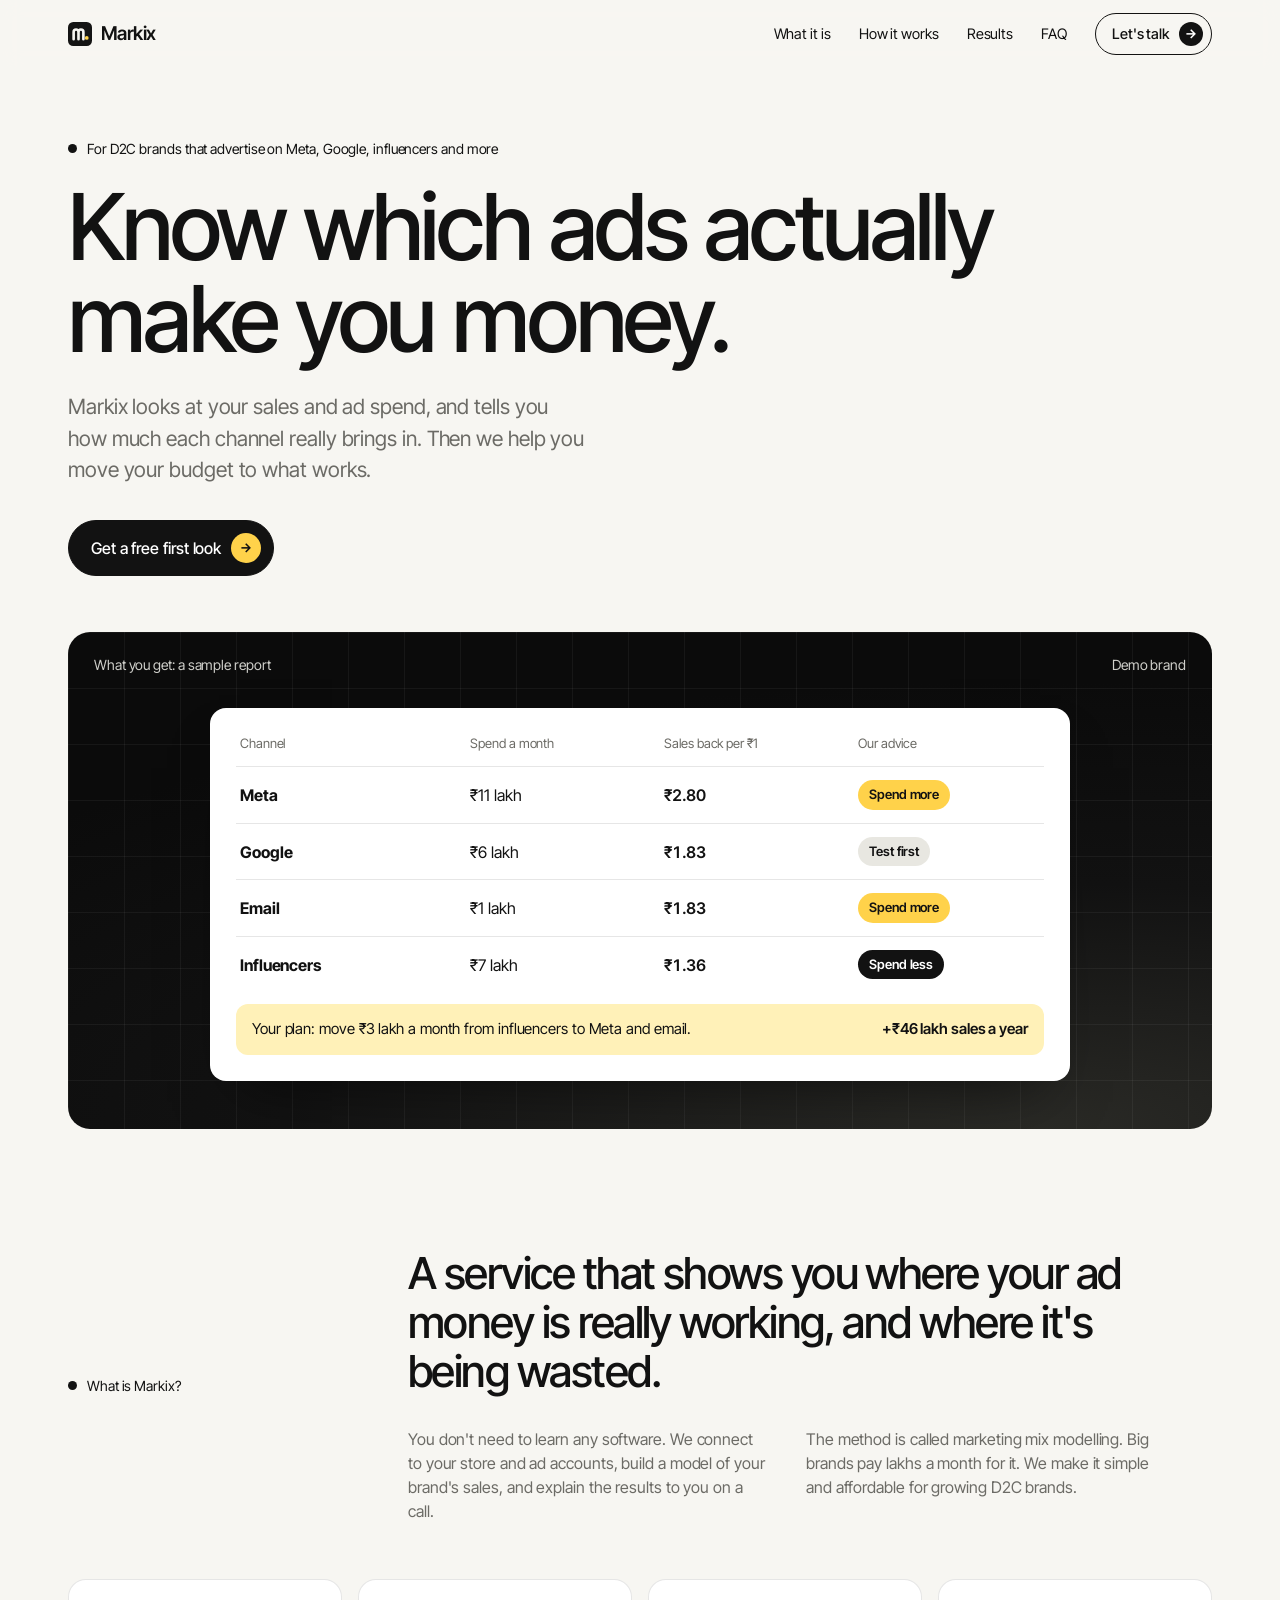
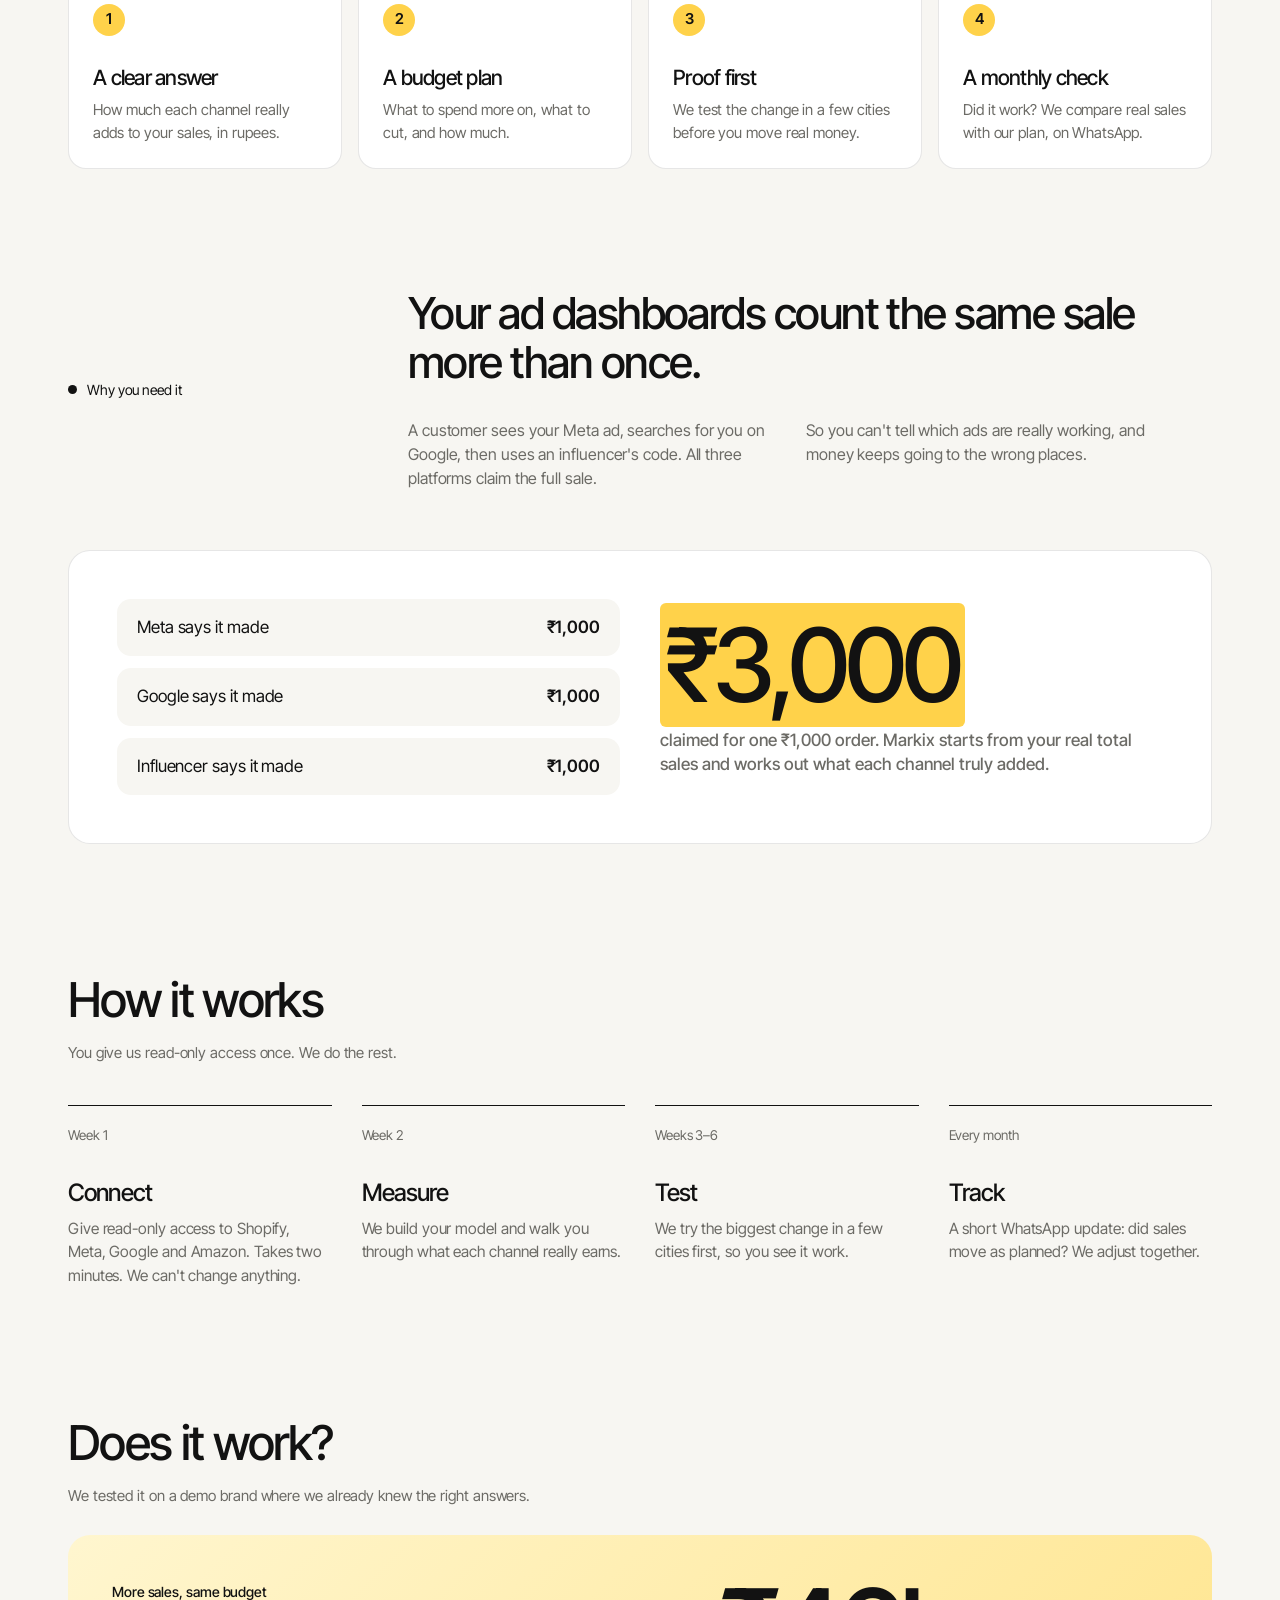
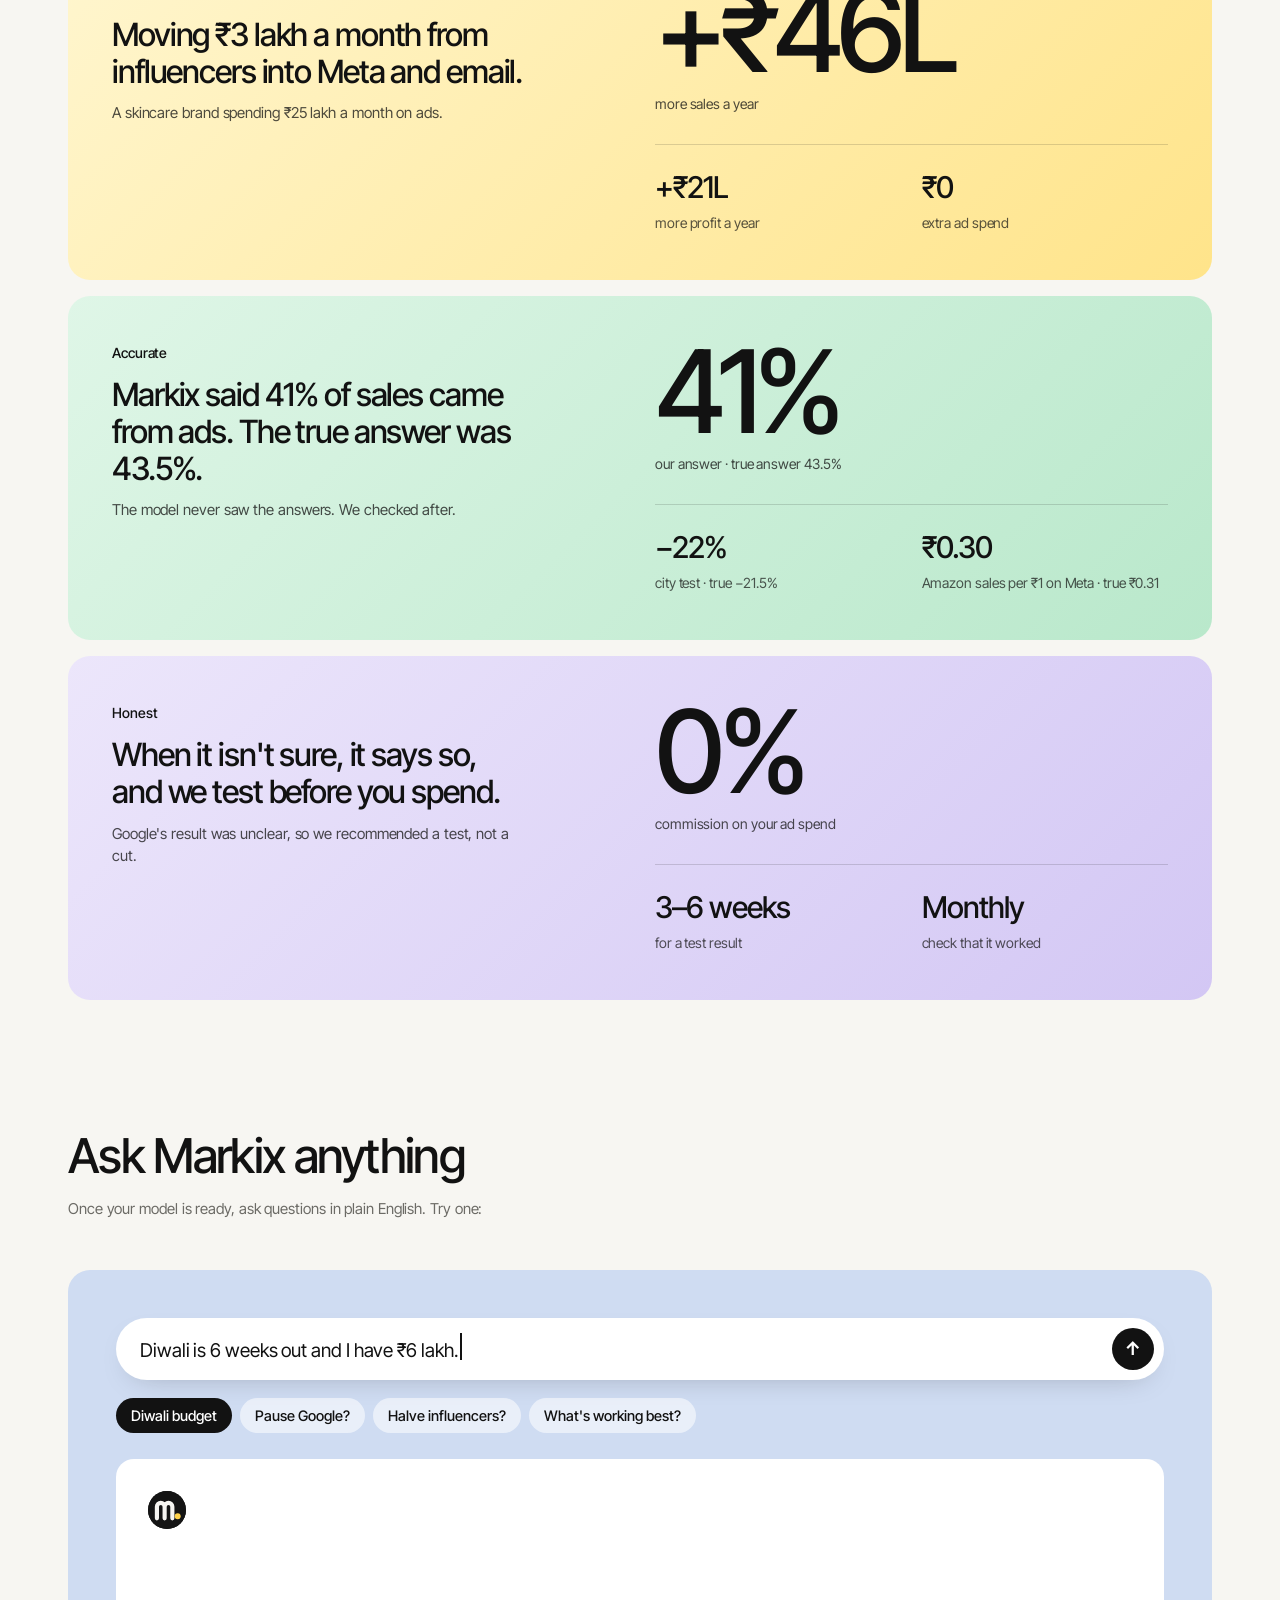
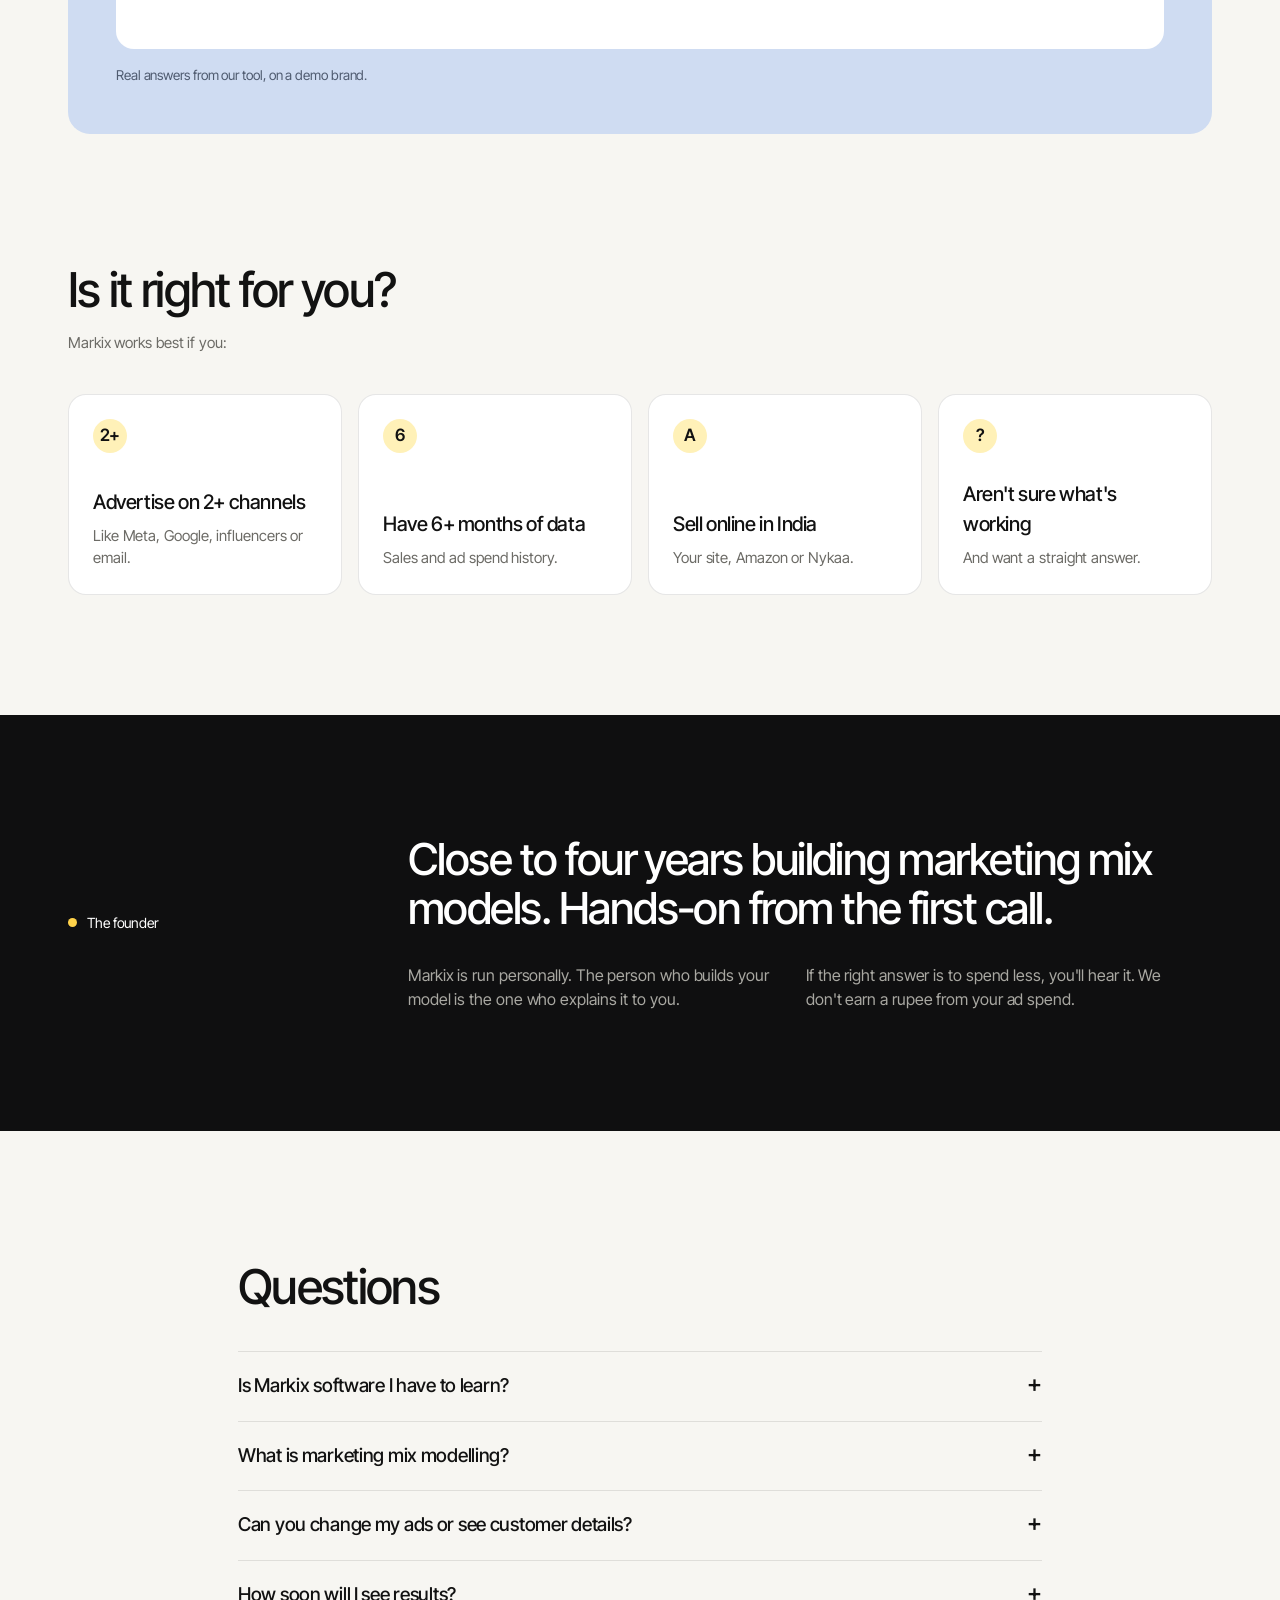
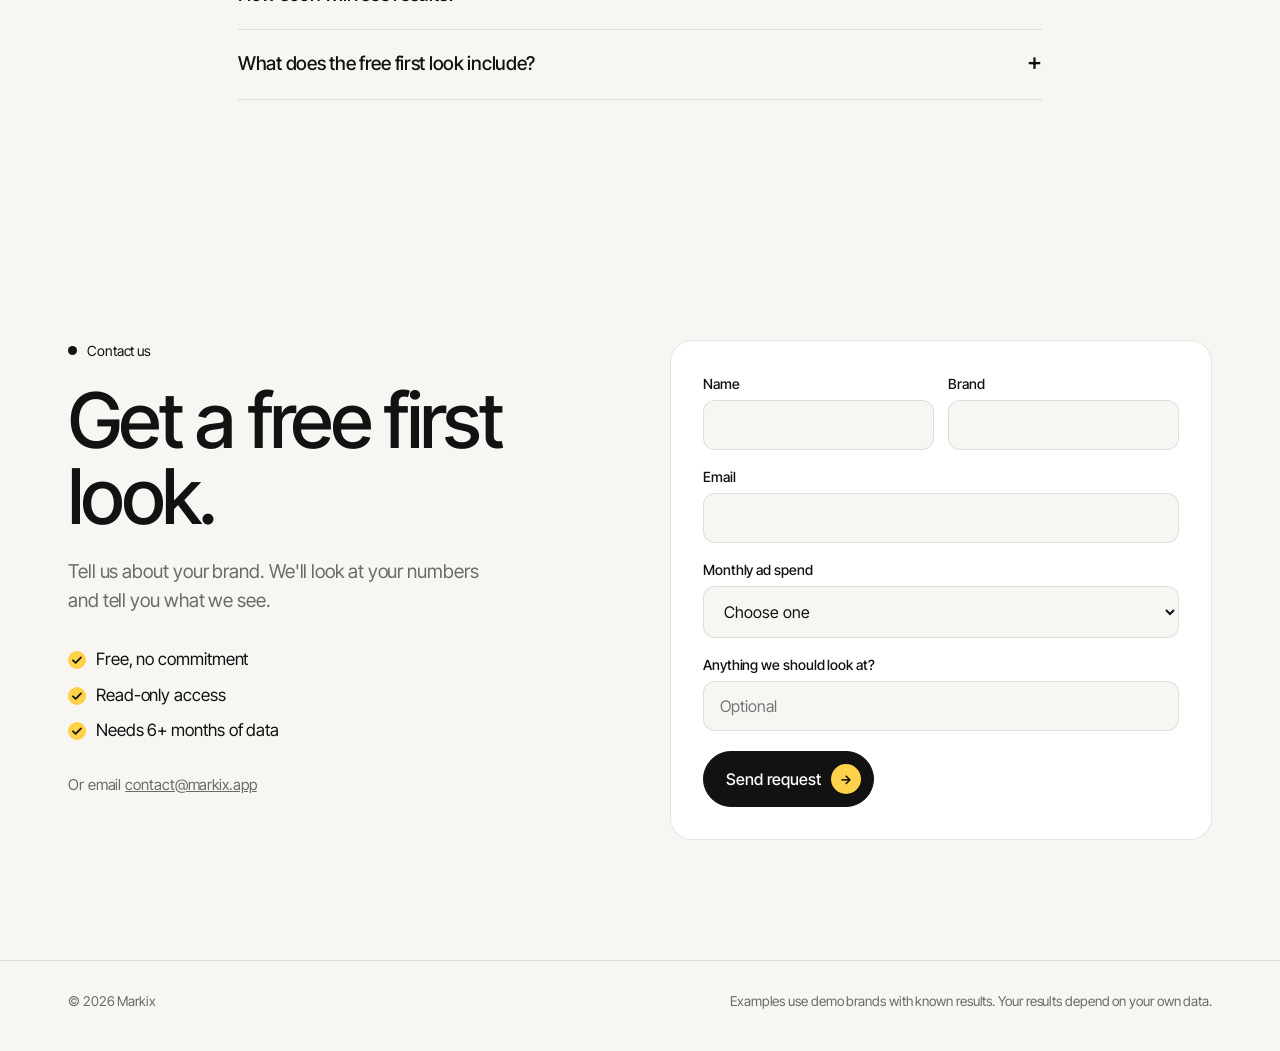
==== commit 13b773ed: "Make the site easier to understand for first-time visitors Hero now says plainly what Markix does an" ====
--- a/public/index.html
+++ b/public/index.html
@@ -51,9 +51,10 @@
   <div class="wrap">
     <a class="logo" href="#top"><img src="favicon.svg" alt="">Markix</a>
     <nav>
+      <a href="#what">What it is</a>
+      <a href="#how">How it works</a>
       <a href="#results">Results</a>
-      <a href="#ask">Ask Markix</a>
-      <a href="#how">How it works</a>
+      <a href="#faq">FAQ</a>
       <a class="pill" href="#contact">Let's talk <b>→</b></a>
     </nav>
   </div>
@@ -62,56 +63,94 @@
 <main id="top">
   <section class="hero">
     <div class="wrap">
-      <h1 class="rv">Know which ads actually make you money.</h1>
-      <p class="rv">Marketing mix modelling for D2C brands in India. We find what each channel really earns, and where to move your budget.</p>
+      <span class="label rv">For D2C brands that advertise on Meta, Google, influencers and more</span>
+      <h1 class="rv" style="margin-top:22px">Know which ads actually make you money.</h1>
+      <p class="rv">Markix looks at your sales and ad spend, and tells you how much each channel really brings in. Then we help you move your budget to what works.</p>
       <a class="pill solid big rv" href="#contact">Get a free first look <b>→</b></a>
 
-      <div class="art" id="art" aria-hidden="true">
+      <div class="art" id="art">
         <div class="grid"></div>
-        <div class="top"><span>For D2C brands in India</span><span>Measure · Plan · Test · Track</span></div>
-        <div class="bars"><i data-h="38"></i><i data-h="54"></i><i data-h="46"></i><i data-h="70"></i><i data-h="100"></i></div>
-        <div class="word">Markix<i></i></div>
-      </div>
-    </div>
-  </section>
-
-  <section class="sec">
+        <div class="top"><span>What you get: a sample report</span><span>Demo brand</span></div>
+        <div class="sample">
+          <div class="srow sh"><span>Channel</span><span>Spend a month</span><span>Sales back per ₹1</span><span>Our advice</span></div>
+          <div class="srow"><b>Meta</b><span>₹11 lakh</span><span class="v">₹2.80</span><span class="tagx grow">Spend more</span></div>
+          <div class="srow"><b>Google</b><span>₹6 lakh</span><span class="v">₹1.83</span><span class="tagx hold">Test first</span></div>
+          <div class="srow"><b>Email</b><span>₹1 lakh</span><span class="v">₹1.83</span><span class="tagx grow">Spend more</span></div>
+          <div class="srow"><b>Influencers</b><span>₹7 lakh</span><span class="v">₹1.36</span><span class="tagx trim">Spend less</span></div>
+          <div class="plan"><span>Your plan: move ₹3 lakh a month from influencers to Meta and email.</span><b>+₹46 lakh sales a year</b></div>
+        </div>
+      </div>
+    </div>
+  </section>
+
+  <section class="sec" id="what">
     <div class="wrap">
       <div class="split rv">
-        <span class="label">The problem</span>
+        <span class="label">What is Markix?</span>
         <div>
-          <h2>Meta, Google and your influencers all take credit for the same sale. So your dashboards add up to more than you sold.</h2>
+          <h2>A service that shows you where your ad money is really working, and where it's being wasted.</h2>
+          <div class="cols"><p>You don't need to learn any software. We connect to your store and ad accounts, build a model of your brand's sales, and explain the results to you on a call.</p><p>The method is called marketing mix modelling. Big brands pay lakhs a month for it. We make it simple and affordable for growing D2C brands.</p></div>
+        </div>
+      </div>
+      <div class="gets rv">
+        <div><span class="n">1</span><h3>A clear answer</h3><p>How much each channel really adds to your sales, in rupees.</p></div>
+        <div><span class="n">2</span><h3>A budget plan</h3><p>What to spend more on, what to cut, and how much.</p></div>
+        <div><span class="n">3</span><h3>Proof first</h3><p>We test the change in a few cities before you move real money.</p></div>
+        <div><span class="n">4</span><h3>A monthly check</h3><p>Did it work? We compare real sales with our plan, on WhatsApp.</p></div>
+      </div>
+    </div>
+  </section>
+
+  <section class="sec" style="padding-top:0">
+    <div class="wrap">
+      <div class="split rv">
+        <span class="label">Why you need it</span>
+        <div>
+          <h2>Your ad dashboards count the same sale more than once.</h2>
+          <div class="cols"><p>A customer sees your Meta ad, searches for you on Google, then uses an influencer's code. All three platforms claim the full sale.</p><p>So you can't tell which ads are really working, and money keeps going to the wrong places.</p></div>
         </div>
       </div>
       <div class="claim rv" id="claim">
         <div class="lines">
-          <div><span>Meta reports</span><b>₹1,000</b></div>
-          <div><span>Google reports</span><b>₹1,000</b></div>
-          <div><span>Influencer reports</span><b>₹1,000</b></div>
-        </div>
-        <div class="sum"><span id="sum">₹3,000</span><small>claimed, for one ₹1,000 order. We start from your real sales and work out what each channel truly added.</small></div>
+          <div><span>Meta says it made</span><b>₹1,000</b></div>
+          <div><span>Google says it made</span><b>₹1,000</b></div>
+          <div><span>Influencer says it made</span><b>₹1,000</b></div>
+        </div>
+        <div class="sum"><span id="sum">₹3,000</span><small>claimed for one ₹1,000 order. Markix starts from your real total sales and works out what each channel truly added.</small></div>
+      </div>
+    </div>
+  </section>
+
+  <section class="sec" id="how" style="padding-top:0">
+    <div class="wrap">
+      <div class="head rv"><div><h2>How it works</h2><p>You give us read-only access once. We do the rest.</p></div></div>
+      <div class="steps rv">
+        <div><span class="w">Week 1</span><h3>Connect</h3><p>Give read-only access to Shopify, Meta, Google and Amazon. Takes two minutes. We can't change anything.</p></div>
+        <div><span class="w">Week 2</span><h3>Measure</h3><p>We build your model and walk you through what each channel really earns.</p></div>
+        <div><span class="w">Weeks 3–6</span><h3>Test</h3><p>We try the biggest change in a few cities first, so you see it work.</p></div>
+        <div><span class="w">Every month</span><h3>Track</h3><p>A short WhatsApp update: did sales move as planned? We adjust together.</p></div>
       </div>
     </div>
   </section>
 
   <section class="sec" id="results" style="padding-top:0">
     <div class="wrap">
-      <div class="head rv"><div><h2>What it finds</h2><p>On a demo brand where we knew the right answers.</p></div></div>
+      <div class="head rv"><div><h2>Does it work?</h2><p>We tested it on a demo brand where we already knew the right answers.</p></div></div>
       <div class="cards">
         <article class="rc y rv">
-          <div><span class="tag">Same budget, moved</span><h3>₹3 lakh a month from influencers into Meta and email.</h3><p>A D2C skincare brand spending ₹25 lakh a month on ads.</p></div>
+          <div><span class="tag">More sales, same budget</span><h3>Moving ₹3 lakh a month from influencers into Meta and email.</h3><p>A skincare brand spending ₹25 lakh a month on ads.</p></div>
           <div><div class="num">+₹46L</div><div class="sub">more sales a year</div>
             <div class="pair"><div><b>+₹21L</b><span>more profit a year</span></div><div><b>₹0</b><span>extra ad spend</span></div></div></div>
         </article>
         <article class="rc g rv">
-          <div><span class="tag">Accuracy</span><h3>Within 2.5 points of the true share of sales from ads.</h3><p>The model never saw the answer. We checked it after.</p></div>
-          <div><div class="num">41%</div><div class="sub">our estimate · truth was 43.5%</div>
-            <div class="pair"><div><b>−22%</b><span>city test result · truth −21.5%</span></div><div><b>₹0.30</b><span>Amazon per ₹1 on Meta · truth ₹0.31</span></div></div></div>
+          <div><span class="tag">Accurate</span><h3>Markix said 41% of sales came from ads. The true answer was 43.5%.</h3><p>The model never saw the answers. We checked after.</p></div>
+          <div><div class="num">41%</div><div class="sub">our answer · true answer 43.5%</div>
+            <div class="pair"><div><b>−22%</b><span>city test · true −21.5%</span></div><div><b>₹0.30</b><span>Amazon sales per ₹1 on Meta · true ₹0.31</span></div></div></div>
         </article>
         <article class="rc l rv">
-          <div><span class="tag">Honesty</span><h3>When it isn't sure, it says so, and we test before you spend.</h3><p>Google looked weak, but the range was wide. So it went to a city test, not a cut.</p></div>
-          <div><div class="num">1 test</div><div class="sub">before any money moves</div>
-            <div class="pair"><div><b>3–6 wks</b><span>for a clear answer</span></div><div><b>0%</b><span>commission on your spend</span></div></div></div>
+          <div><span class="tag">Honest</span><h3>When it isn't sure, it says so, and we test before you spend.</h3><p>Google's result was unclear, so we recommended a test, not a cut.</p></div>
+          <div><div class="num">0%</div><div class="sub">commission on your ad spend</div>
+            <div class="pair"><div><b>3–6 weeks</b><span>for a test result</span></div><div><b>Monthly</b><span>check that it worked</span></div></div></div>
         </article>
       </div>
     </div>
@@ -119,7 +158,7 @@
 
   <section class="sec" id="ask" style="padding-top:0">
     <div class="wrap">
-      <div class="head rv"><div><h2>Ask Markix anything</h2><p>Plain questions, answered from your own numbers.</p></div></div>
+      <div class="head rv"><div><h2>Ask Markix anything</h2><p>Once your model is ready, ask questions in plain English. Try one:</p></div></div>
       <div class="askbox rv">
         <div class="input"><span id="typed"></span><b>↑</b></div>
         <div class="chips" role="group" aria-label="Example questions">
@@ -134,20 +173,14 @@
     </div>
   </section>
 
-  <section class="sec" id="how" style="padding-top:0">
-    <div class="wrap">
-      <div class="head rv"><div><h2>How it works</h2><p>You give access once. We do the rest.</p></div></div>
-      <div class="steps rv">
-        <div><span class="w">Week 1</span><h3>Connect</h3><p>Two minutes of read-only access.</p></div>
-        <div><span class="w">Week 2</span><h3>Measure</h3><p>What each channel really earns.</p></div>
-        <div><span class="w">Weeks 3–6</span><h3>Test</h3><p>Prove the change in a few cities.</p></div>
-        <div><span class="w">Every month</span><h3>Track</h3><p>A check on WhatsApp.</p></div>
-      </div>
+  <section class="sec" id="fit" style="padding-top:0">
+    <div class="wrap">
+      <div class="head rv"><div><h2>Is it right for you?</h2><p>Markix works best if you:</p></div></div>
       <div class="why rv">
-        <div><span class="ic">₹</span><span><b>Profit, not revenue</b><p>After COD returns and discounts.</p></span></div>
-        <div><span class="ic">A</span><span><b>Every place you sell</b><p>Your site, Amazon and Nykaa.</p></span></div>
-        <div><span class="ic">D</span><span><b>Festivals built in</b><p>Diwali, Rakhi and sale days.</p></span></div>
-        <div><span class="ic">0</span><span><b>No commission</b><p>We earn nothing from your ad spend.</p></span></div>
+        <div><span class="ic">2+</span><span><b>Advertise on 2+ channels</b><p>Like Meta, Google, influencers or email.</p></span></div>
+        <div><span class="ic">6</span><span><b>Have 6+ months of data</b><p>Sales and ad spend history.</p></span></div>
+        <div><span class="ic">A</span><span><b>Sell online in India</b><p>Your site, Amazon or Nykaa.</p></span></div>
+        <div><span class="ic">?</span><span><b>Aren't sure what's working</b><p>And want a straight answer.</p></span></div>
       </div>
     </div>
   </section>
@@ -158,6 +191,19 @@
       <div>
         <h2>Close to four years building marketing mix models. Hands-on from the first call.</h2>
         <div class="cols"><p>Markix is run personally. The person who builds your model is the one who explains it to you.</p><p>If the right answer is to spend less, you'll hear it. We don't earn a rupee from your ad spend.</p></div>
+      </div>
+    </div>
+  </section>
+
+  <section class="sec faq" id="faq">
+    <div class="wrap">
+      <div class="head rv"><div><h2>Questions</h2></div></div>
+      <div class="rv">
+        <details><summary>Is Markix software I have to learn?</summary><p>No. It's a service. We do the analysis and explain it to you. You just get the answers and the plan.</p></details>
+        <details><summary>What is marketing mix modelling?</summary><p>A way of working out how much each ad channel adds to your total sales, using your sales and spend history. It doesn't rely on clicks or cookies, so it isn't fooled by platforms claiming the same sale.</p></details>
+        <details><summary>Can you change my ads or see customer details?</summary><p>No. Access is read-only, and we only use totals like daily sales and spend. We never touch your campaigns.</p></details>
+        <details><summary>How soon will I see results?</summary><p>A first read of your data in week one, your full report and plan in week two, and a city test result within about six weeks.</p></details>
+        <details><summary>What does the free first look include?</summary><p>We look at your numbers and tell you on a call what we see, and whether Markix is a good fit. No commitment.</p></details>
       </div>
     </div>
   </section>
--- a/public/css/styles.css
+++ b/public/css/styles.css
@@ -159,3 +159,41 @@
   .bars2 div{grid-template-columns:72px 1fr 50px}
   form{padding:22px}
 }
+
+/* sample report inside the hero panel */
+.art{aspect-ratio:auto;padding:76px clamp(18px,4vw,56px) clamp(22px,4vw,48px)}
+.sample{position:relative;background:#fff;color:var(--ink);border-radius:16px;padding:clamp(14px,2.4vw,26px);max-width:860px;margin:0 auto;box-shadow:0 30px 60px -30px rgba(0,0,0,.6)}
+.srow{display:grid;grid-template-columns:1.2fr 1fr 1fr 1fr;gap:12px;align-items:center;padding:13px 4px;border-top:1px solid var(--line);font-size:16px}
+.srow.sh{border-top:0;font-size:13px;color:var(--muted);padding-top:0}
+.srow .v{font-weight:600;font-variant-numeric:tabular-nums}
+.tagx{justify-self:start;font-size:13px;font-weight:600;border-radius:999px;padding:5px 11px}
+.tagx.grow{background:var(--sun)}.tagx.hold{background:#e8e7e1}.tagx.trim{background:var(--ink);color:#fff}
+.plan{margin-top:12px;background:var(--butter);border-radius:12px;padding:14px 16px;display:flex;justify-content:space-between;align-items:center;gap:16px;font-size:15px}
+.plan b{font-weight:600;white-space:nowrap}
+
+/* what you get */
+.gets{display:grid;grid-template-columns:repeat(4,1fr);gap:16px;margin-top:56px}
+.gets div{background:#fff;border:1px solid var(--line);border-radius:18px;padding:24px}
+.gets .n{width:32px;height:32px;border-radius:50%;background:var(--sun);display:grid;place-items:center;font-weight:600;font-size:15px}
+.gets h3{font-size:21px;margin:26px 0 6px}
+.gets p{color:var(--muted);font-size:15px}
+
+/* faq */
+.faq .wrap{max-width:860px}
+details{border-top:1px solid var(--line);padding:20px 0}
+details:last-child{border-bottom:1px solid var(--line)}
+summary{list-style:none;cursor:pointer;font-weight:500;font-size:19px;display:flex;justify-content:space-between;gap:20px;letter-spacing:-.015em}
+summary::-webkit-details-marker{display:none}
+summary::after{content:"+";font-size:24px;line-height:1;transition:transform .2s}
+details[open] summary::after{transform:rotate(45deg)}
+details p{color:var(--muted);margin-top:10px;max-width:700px}
+
+@media(max-width:900px){.gets{grid-template-columns:1fr 1fr}}
+@media(max-width:600px){
+  .art{padding:60px 12px 14px}
+  .art .top span:last-child{display:inline}
+  .gets{grid-template-columns:1fr}
+  .srow{grid-template-columns:1fr auto auto;font-size:14px;gap:10px}
+  .srow > :nth-child(2){display:none}
+  .plan{flex-direction:column;align-items:flex-start;gap:6px}
+}
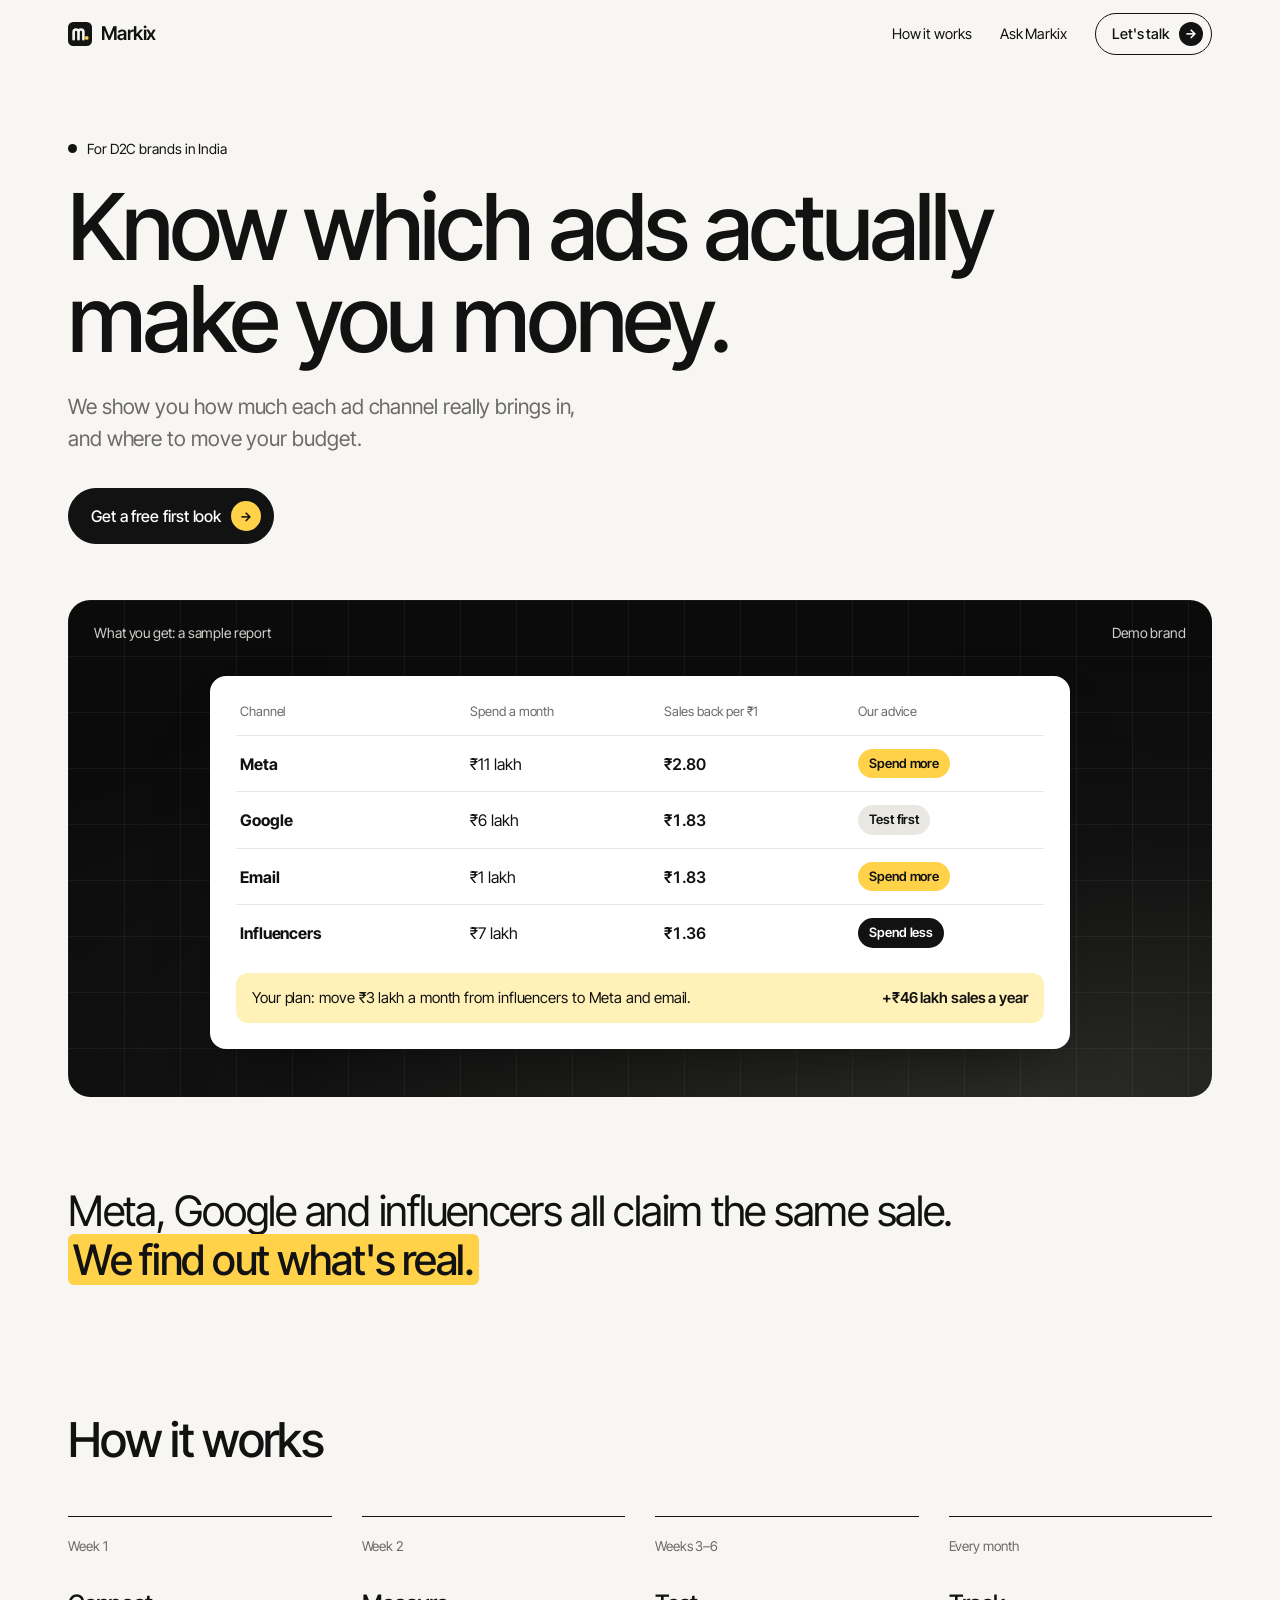
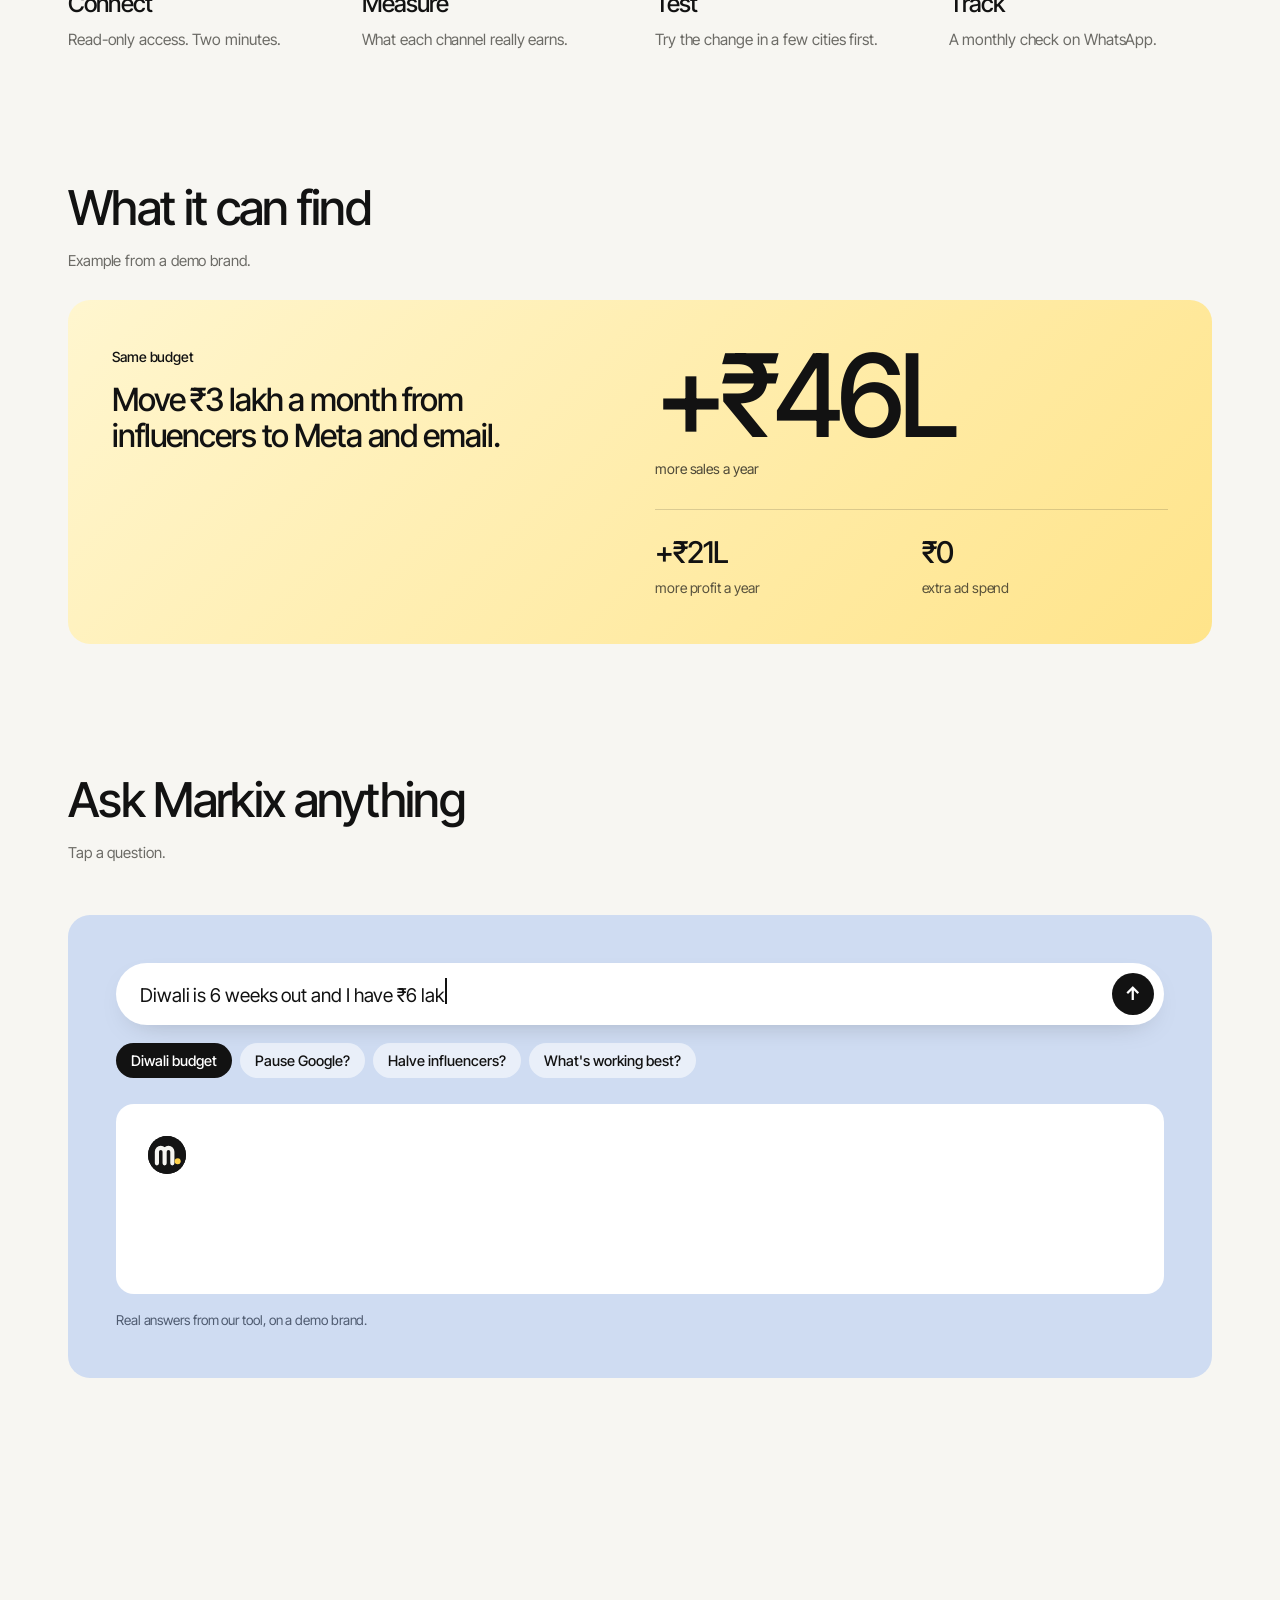
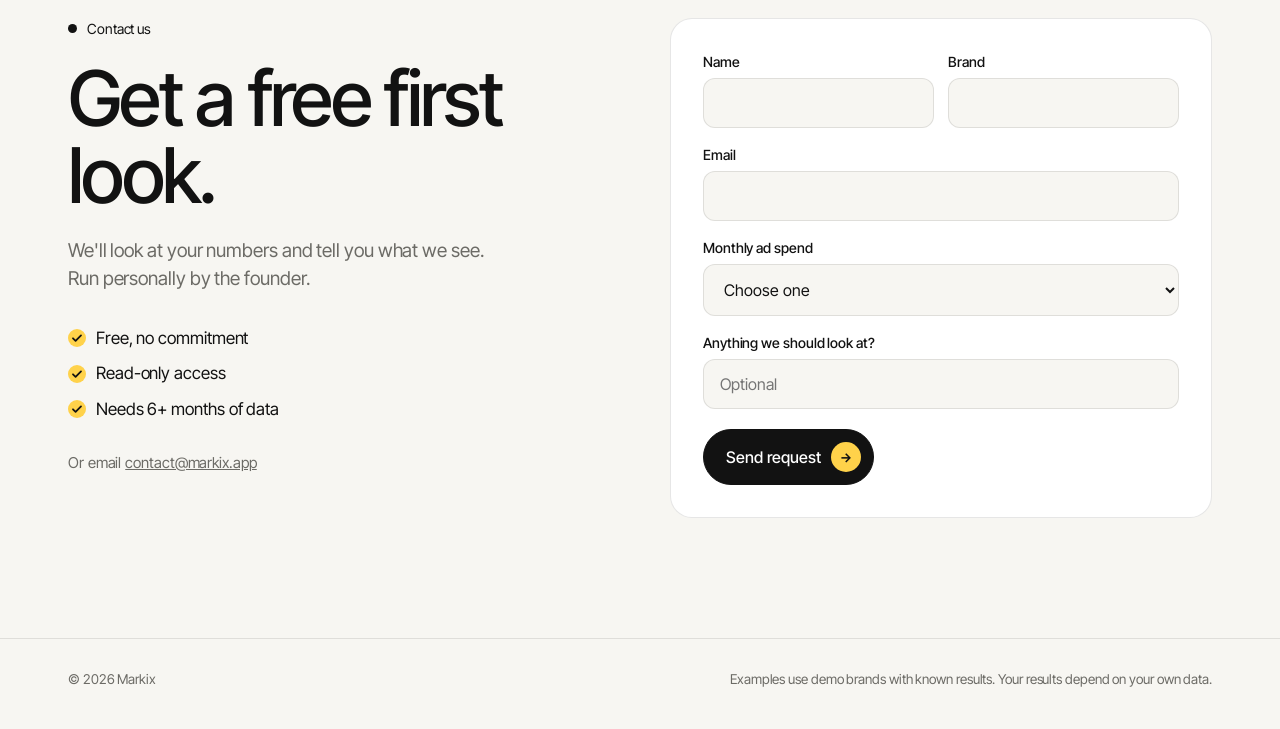
==== commit 1d017b1a: "Cut the page down to the essentials Keeps the hero with the sample report, a one-line problem statem" ====
--- a/public/index.html
+++ b/public/index.html
@@ -51,10 +51,8 @@
   <div class="wrap">
     <a class="logo" href="#top"><img src="favicon.svg" alt="">Markix</a>
     <nav>
-      <a href="#what">What it is</a>
       <a href="#how">How it works</a>
-      <a href="#results">Results</a>
-      <a href="#faq">FAQ</a>
+      <a href="#ask">Ask Markix</a>
       <a class="pill" href="#contact">Let's talk <b>→</b></a>
     </nav>
   </div>
@@ -63,9 +61,9 @@
 <main id="top">
   <section class="hero">
     <div class="wrap">
-      <span class="label rv">For D2C brands that advertise on Meta, Google, influencers and more</span>
+      <span class="label rv">For D2C brands in India</span>
       <h1 class="rv" style="margin-top:22px">Know which ads actually make you money.</h1>
-      <p class="rv">Markix looks at your sales and ad spend, and tells you how much each channel really brings in. Then we help you move your budget to what works.</p>
+      <p class="rv">We show you how much each ad channel really brings in, and where to move your budget.</p>
       <a class="pill solid big rv" href="#contact">Get a free first look <b>→</b></a>
 
       <div class="art" id="art">
@@ -83,74 +81,30 @@
     </div>
   </section>
 
-  <section class="sec" id="what">
-    <div class="wrap">
-      <div class="split rv">
-        <span class="label">What is Markix?</span>
-        <div>
-          <h2>A service that shows you where your ad money is really working, and where it's being wasted.</h2>
-          <div class="cols"><p>You don't need to learn any software. We connect to your store and ad accounts, build a model of your brand's sales, and explain the results to you on a call.</p><p>The method is called marketing mix modelling. Big brands pay lakhs a month for it. We make it simple and affordable for growing D2C brands.</p></div>
-        </div>
-      </div>
-      <div class="gets rv">
-        <div><span class="n">1</span><h3>A clear answer</h3><p>How much each channel really adds to your sales, in rupees.</p></div>
-        <div><span class="n">2</span><h3>A budget plan</h3><p>What to spend more on, what to cut, and how much.</p></div>
-        <div><span class="n">3</span><h3>Proof first</h3><p>We test the change in a few cities before you move real money.</p></div>
-        <div><span class="n">4</span><h3>A monthly check</h3><p>Did it work? We compare real sales with our plan, on WhatsApp.</p></div>
-      </div>
-    </div>
+  <section class="band">
+    <div class="wrap rv"><p>Meta, Google and influencers all claim the same sale. <b>We find out what's real.</b></p></div>
   </section>
 
-  <section class="sec" style="padding-top:0">
+  <section class="sec" id="how">
     <div class="wrap">
-      <div class="split rv">
-        <span class="label">Why you need it</span>
-        <div>
-          <h2>Your ad dashboards count the same sale more than once.</h2>
-          <div class="cols"><p>A customer sees your Meta ad, searches for you on Google, then uses an influencer's code. All three platforms claim the full sale.</p><p>So you can't tell which ads are really working, and money keeps going to the wrong places.</p></div>
-        </div>
-      </div>
-      <div class="claim rv" id="claim">
-        <div class="lines">
-          <div><span>Meta says it made</span><b>₹1,000</b></div>
-          <div><span>Google says it made</span><b>₹1,000</b></div>
-          <div><span>Influencer says it made</span><b>₹1,000</b></div>
-        </div>
-        <div class="sum"><span id="sum">₹3,000</span><small>claimed for one ₹1,000 order. Markix starts from your real total sales and works out what each channel truly added.</small></div>
-      </div>
-    </div>
-  </section>
-
-  <section class="sec" id="how" style="padding-top:0">
-    <div class="wrap">
-      <div class="head rv"><div><h2>How it works</h2><p>You give us read-only access once. We do the rest.</p></div></div>
+      <div class="head rv"><div><h2>How it works</h2></div></div>
       <div class="steps rv">
-        <div><span class="w">Week 1</span><h3>Connect</h3><p>Give read-only access to Shopify, Meta, Google and Amazon. Takes two minutes. We can't change anything.</p></div>
-        <div><span class="w">Week 2</span><h3>Measure</h3><p>We build your model and walk you through what each channel really earns.</p></div>
-        <div><span class="w">Weeks 3–6</span><h3>Test</h3><p>We try the biggest change in a few cities first, so you see it work.</p></div>
-        <div><span class="w">Every month</span><h3>Track</h3><p>A short WhatsApp update: did sales move as planned? We adjust together.</p></div>
+        <div><span class="w">Week 1</span><h3>Connect</h3><p>Read-only access. Two minutes.</p></div>
+        <div><span class="w">Week 2</span><h3>Measure</h3><p>What each channel really earns.</p></div>
+        <div><span class="w">Weeks 3–6</span><h3>Test</h3><p>Try the change in a few cities first.</p></div>
+        <div><span class="w">Every month</span><h3>Track</h3><p>A monthly check on WhatsApp.</p></div>
       </div>
     </div>
   </section>
 
   <section class="sec" id="results" style="padding-top:0">
     <div class="wrap">
-      <div class="head rv"><div><h2>Does it work?</h2><p>We tested it on a demo brand where we already knew the right answers.</p></div></div>
+      <div class="head rv"><div><h2>What it can find</h2><p>Example from a demo brand.</p></div></div>
       <div class="cards">
         <article class="rc y rv">
-          <div><span class="tag">More sales, same budget</span><h3>Moving ₹3 lakh a month from influencers into Meta and email.</h3><p>A skincare brand spending ₹25 lakh a month on ads.</p></div>
+          <div><span class="tag">Same budget</span><h3>Move ₹3 lakh a month from influencers to Meta and email.</h3></div>
           <div><div class="num">+₹46L</div><div class="sub">more sales a year</div>
             <div class="pair"><div><b>+₹21L</b><span>more profit a year</span></div><div><b>₹0</b><span>extra ad spend</span></div></div></div>
-        </article>
-        <article class="rc g rv">
-          <div><span class="tag">Accurate</span><h3>Markix said 41% of sales came from ads. The true answer was 43.5%.</h3><p>The model never saw the answers. We checked after.</p></div>
-          <div><div class="num">41%</div><div class="sub">our answer · true answer 43.5%</div>
-            <div class="pair"><div><b>−22%</b><span>city test · true −21.5%</span></div><div><b>₹0.30</b><span>Amazon sales per ₹1 on Meta · true ₹0.31</span></div></div></div>
-        </article>
-        <article class="rc l rv">
-          <div><span class="tag">Honest</span><h3>When it isn't sure, it says so, and we test before you spend.</h3><p>Google's result was unclear, so we recommended a test, not a cut.</p></div>
-          <div><div class="num">0%</div><div class="sub">commission on your ad spend</div>
-            <div class="pair"><div><b>3–6 weeks</b><span>for a test result</span></div><div><b>Monthly</b><span>check that it worked</span></div></div></div>
         </article>
       </div>
     </div>
@@ -158,7 +112,7 @@
 
   <section class="sec" id="ask" style="padding-top:0">
     <div class="wrap">
-      <div class="head rv"><div><h2>Ask Markix anything</h2><p>Once your model is ready, ask questions in plain English. Try one:</p></div></div>
+      <div class="head rv"><div><h2>Ask Markix anything</h2><p>Tap a question.</p></div></div>
       <div class="askbox rv">
         <div class="input"><span id="typed"></span><b>↑</b></div>
         <div class="chips" role="group" aria-label="Example questions">
@@ -173,47 +127,12 @@
     </div>
   </section>
 
-  <section class="sec" id="fit" style="padding-top:0">
-    <div class="wrap">
-      <div class="head rv"><div><h2>Is it right for you?</h2><p>Markix works best if you:</p></div></div>
-      <div class="why rv">
-        <div><span class="ic">2+</span><span><b>Advertise on 2+ channels</b><p>Like Meta, Google, influencers or email.</p></span></div>
-        <div><span class="ic">6</span><span><b>Have 6+ months of data</b><p>Sales and ad spend history.</p></span></div>
-        <div><span class="ic">A</span><span><b>Sell online in India</b><p>Your site, Amazon or Nykaa.</p></span></div>
-        <div><span class="ic">?</span><span><b>Aren't sure what's working</b><p>And want a straight answer.</p></span></div>
-      </div>
-    </div>
-  </section>
-
-  <section class="sec dark">
-    <div class="wrap split rv">
-      <span class="label">The founder</span>
-      <div>
-        <h2>Close to four years building marketing mix models. Hands-on from the first call.</h2>
-        <div class="cols"><p>Markix is run personally. The person who builds your model is the one who explains it to you.</p><p>If the right answer is to spend less, you'll hear it. We don't earn a rupee from your ad spend.</p></div>
-      </div>
-    </div>
-  </section>
-
-  <section class="sec faq" id="faq">
-    <div class="wrap">
-      <div class="head rv"><div><h2>Questions</h2></div></div>
-      <div class="rv">
-        <details><summary>Is Markix software I have to learn?</summary><p>No. It's a service. We do the analysis and explain it to you. You just get the answers and the plan.</p></details>
-        <details><summary>What is marketing mix modelling?</summary><p>A way of working out how much each ad channel adds to your total sales, using your sales and spend history. It doesn't rely on clicks or cookies, so it isn't fooled by platforms claiming the same sale.</p></details>
-        <details><summary>Can you change my ads or see customer details?</summary><p>No. Access is read-only, and we only use totals like daily sales and spend. We never touch your campaigns.</p></details>
-        <details><summary>How soon will I see results?</summary><p>A first read of your data in week one, your full report and plan in week two, and a city test result within about six weeks.</p></details>
-        <details><summary>What does the free first look include?</summary><p>We look at your numbers and tell you on a call what we see, and whether Markix is a good fit. No commitment.</p></details>
-      </div>
-    </div>
-  </section>
-
   <section class="sec contact" id="contact">
     <div class="wrap grid2">
       <div class="rv">
         <span class="label">Contact us</span>
         <h2 style="margin-top:22px">Get a free first look.</h2>
-        <p class="lead">Tell us about your brand. We'll look at your numbers and tell you what we see.</p>
+        <p class="lead">We'll look at your numbers and tell you what we see. Run personally by the founder.</p>
         <ul class="ticks"><li>Free, no commitment</li><li>Read-only access</li><li>Needs 6+ months of data</li></ul>
         <p class="mail">Or email <a href="mailto:contact@markix.app">contact@markix.app</a></p>
       </div>
--- a/public/css/styles.css
+++ b/public/css/styles.css
@@ -197,3 +197,8 @@
   .srow > :nth-child(2){display:none}
   .plan{flex-direction:column;align-items:flex-start;gap:6px}
 }
+
+/* one-line problem band */
+.band{padding:90px 0 0}
+.band p{font-size:clamp(26px,3.4vw,42px);letter-spacing:-.03em;line-height:1.15;max-width:900px}
+.band b{font-weight:500;background:var(--sun);padding:0 .12em;border-radius:6px}
